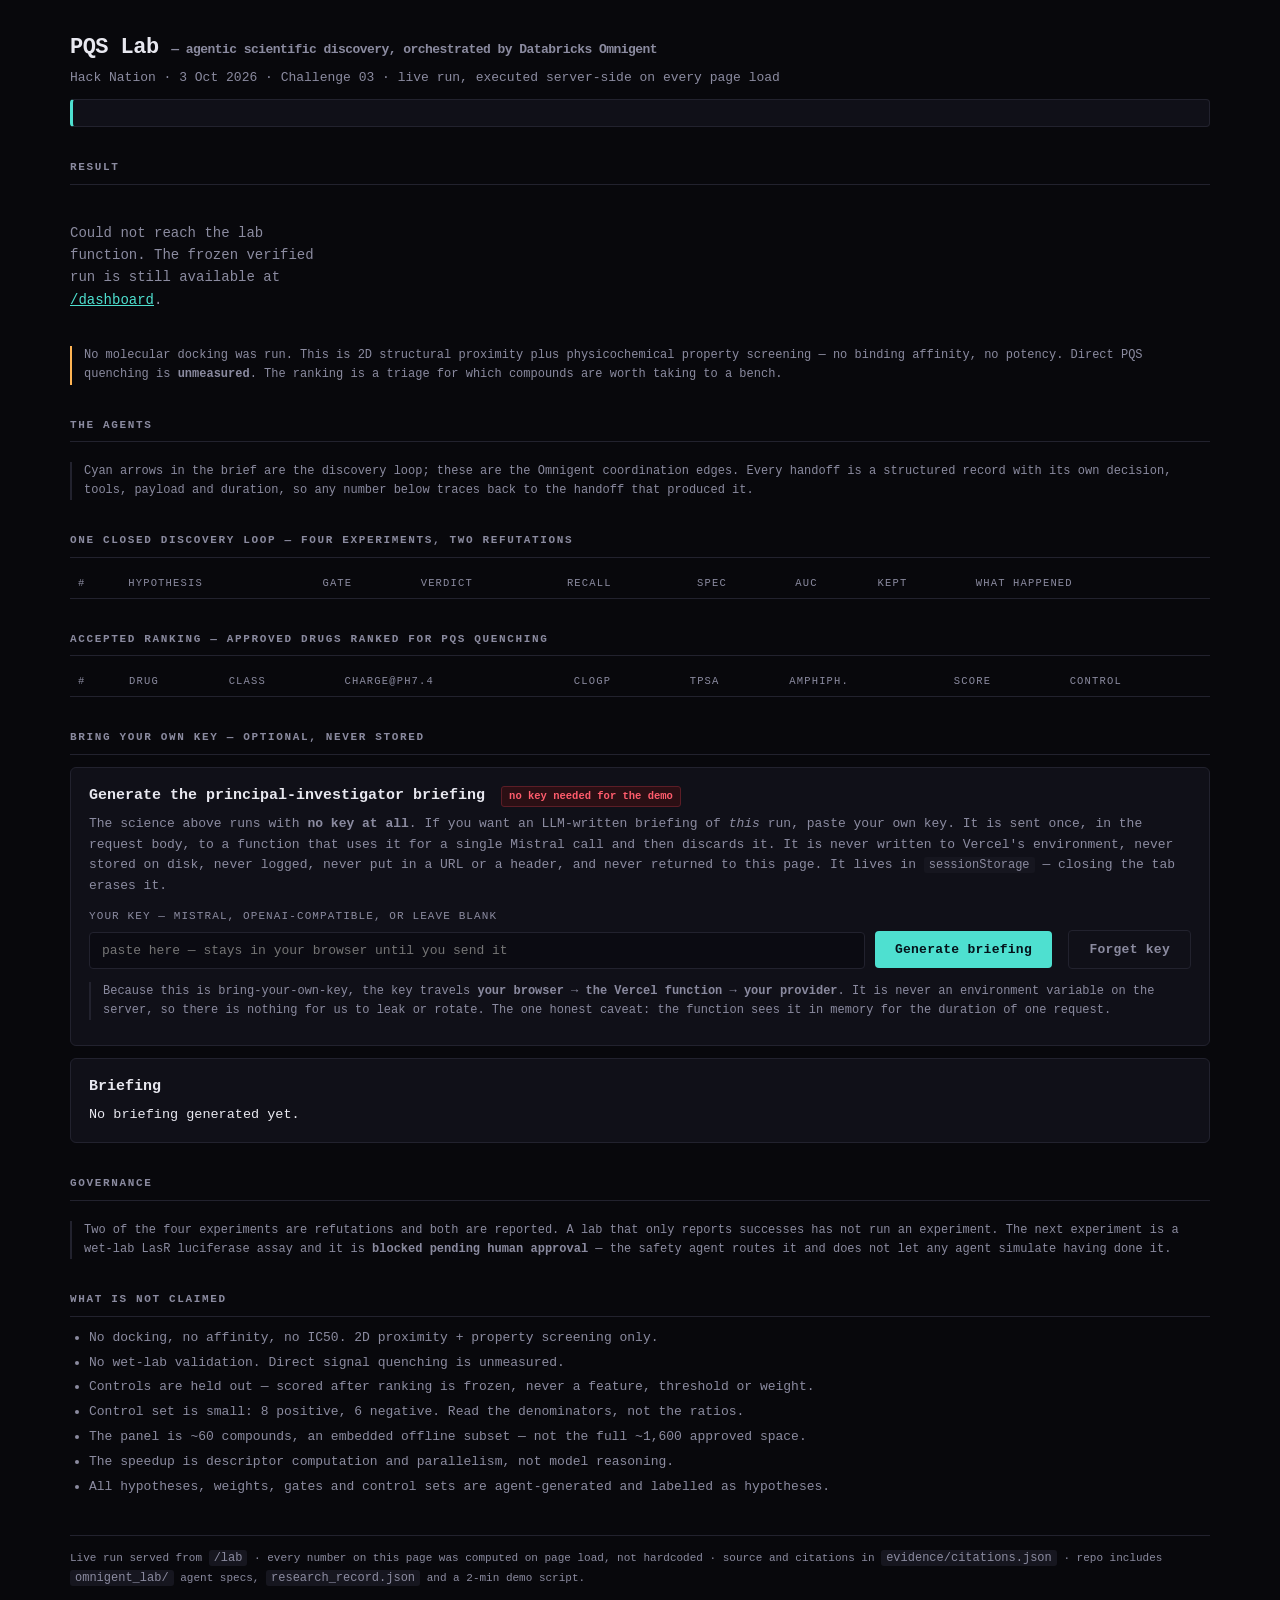
==== index.html @ 547713ef "Deploy to Vercel with bring-your-own-key, no server-side secrets Live at https://hack-nation-3-10-20" ====
<!doctype html>
<html lang="en">
<head>
<meta charset="utf-8">
<meta name="viewport" content="width=device-width,initial-scale=1">
<title>PQS Lab — agentic scientific discovery · Databricks Omnigent</title>
<meta name="description" content="An Omnigent-orchestrated agentic scientific discovery lab. Four experiments, two refutations, one accepted result. No server-side keys.">
<style>
:root{--bg:#08080c;--panel:#101018;--panel2:#14141d;--line:#22222e;--fg:#e8e8f0;
--dim:#8b8ba0;--cyan:#4ee0d0;--amber:#ffb454;--red:#ff5c6c;--green:#5ce08a;--violet:#a78bfa}
*{box-sizing:border-box}
body{margin:0;background:var(--bg);color:var(--fg);
font:14px/1.6 ui-monospace,SFMono-Regular,Menlo,monospace;padding:30px 32px 60px}
.wrap{max-width:1140px;margin:0 auto}
h1{font-size:22px;margin:0 0 3px;letter-spacing:-.025em}
h2{font-size:11px;text-transform:uppercase;letter-spacing:.15em;color:var(--dim);
margin:32px 0 11px;border-bottom:1px solid var(--line);padding-bottom:7px}
.sub{color:var(--dim);font-size:13px}
.q{background:var(--panel);border:1px solid var(--line);border-left:3px solid var(--cyan);
padding:13px 15px;border-radius:4px;margin:10px 0 6px}
.grid{display:grid;gap:12px}
.g4{grid-template-columns:repeat(4,1fr)}
.g2{grid-template-columns:1fr 1fr}
@media(max-width:880px){.g4,.g2{grid-template-columns:1fr 1fr}}
.k{background:var(--panel);border:1px solid var(--line);border-radius:5px;padding:14px}
.k .n{font-size:27px;font-weight:600;letter-spacing:-.02em}
.k .l{color:var(--dim);font-size:10.5px;text-transform:uppercase;letter-spacing:.11em;margin-top:3px}
.k .x{color:var(--dim);font-size:11px;margin-top:5px}
table{width:100%;border-collapse:collapse;font-size:13px}
th{text-align:left;color:var(--dim);font-weight:500;font-size:10.5px;text-transform:uppercase;
letter-spacing:.11em;padding:6px 8px;border-bottom:1px solid var(--line)}
td{padding:6px 8px;border-bottom:1px solid #16161f;vertical-align:top}
.b{display:inline-block;padding:1px 7px;border-radius:3px;font-size:11px}
.SUPPORTED{background:#0f2b1b;color:var(--green);border:1px solid #1d5c37}
.REFUTED{background:#2b0f14;color:var(--red);border:1px solid #5c1d26}
.INCONCLUSIVE{background:#2b200f;color:var(--amber);border:1px solid #5c421d}
.mono{color:var(--dim)}.hit{color:var(--green)}.fp{color:var(--amber)}
.note{color:var(--dim);font-size:12px;border-left:2px solid var(--line);padding-left:12px;margin:9px 0}
.warn{border-left-color:var(--amber)}
code{background:#16161f;padding:1px 5px;border-radius:3px;font-size:12px}
.flow{display:flex;gap:6px;flex-wrap:wrap;align-items:center;margin:8px 0}
.st{border:1px solid var(--line);background:var(--panel);border-radius:4px;padding:5px 9px;font-size:11.5px}
.st b{color:var(--cyan)}.ar{color:var(--dim)}
.card{background:var(--panel);border:1px solid var(--line);border-radius:6px;padding:16px 18px;margin:12px 0}
.card h3{margin:0 0 4px;font-size:15px}
label{display:block;font-size:11px;text-transform:uppercase;letter-spacing:.1em;color:var(--dim);margin-bottom:6px}
input{width:100%;background:#0b0b12;border:1px solid var(--line);border-radius:4px;
color:var(--fg);padding:10px 12px;font:13px ui-monospace,Menlo,monospace}
input:focus{outline:none;border-color:var(--cyan)}
.row{display:flex;gap:10px;align-items:flex-end;flex-wrap:wrap;margin-top:11px}
.row>div{flex:1;min-width:260px}
button{background:var(--cyan);color:#04121a;border:0;border-radius:4px;padding:11px 20px;
font:600 13px ui-monospace,Menlo,monospace;cursor:pointer;letter-spacing:.02em}
button:hover{filter:brightness(1.12)}
button:disabled{opacity:.45;cursor:progress}
button.ghost{background:transparent;color:var(--dim);border:1px solid var(--line)}
#nar{white-space:pre-wrap;line-height:1.72;color:var(--fg);font-size:13.5px}
.pill{display:inline-block;font-size:10.5px;padding:1px 7px;border-radius:3px;
background:#0f2b1b;color:var(--green);border:1px solid #1d5c37;margin-left:7px}
.pill.off{background:#2b0f14;color:var(--red);border-color:#5c1d26}
a{color:var(--cyan)}
ul{margin:6px 0;padding-left:19px}li{margin:4px 0}
footer{color:var(--dim);font-size:11px;margin-top:38px;border-top:1px solid var(--line);padding-top:13px}
.spin{color:var(--dim);padding:26px 0}
</style>
</head>
<body>
<div class="wrap">

<h1>PQS Lab <span class="sub">— agentic scientific discovery, orchestrated by Databricks Omnigent</span></h1>
<div class="sub">Hack Nation · 3 Oct 2026 · Challenge 03 · live run, executed server-side on every page load</div>

<div class="q" id="q"></div>
<div class="note warn" id="bottle"></div>

<h2>Result</h2>
<div class="grid g4" id="stats"><div class="spin">running the lab…</div></div>
<div class="note" id="spd"></div>
<div class="note warn">No molecular docking was run. This is 2D structural proximity plus
physicochemical property screening — no binding affinity, no potency. Direct PQS quenching
is <b>unmeasured</b>. The ranking is a triage for which compounds are worth taking to a bench.</div>

<h2>The agents</h2>
<div class="flow" id="flow"></div>
<div class="note">Cyan arrows in the brief are the discovery loop; these are the Omnigent
coordination edges. Every handoff is a structured record with its own decision, tools,
payload and duration, so any number below traces back to the handoff that produced it.</div>

<h2>One closed discovery loop — four experiments, two refutations</h2>
<table><tr><th>#</th><th>hypothesis</th><th>gate</th><th>verdict</th><th>recall</th>
<th>spec</th><th>AUC</th><th>kept</th><th>what happened</th></tr>
<tbody id="loop"></tbody></table>

<h2>Accepted ranking — approved drugs ranked for PQS quenching</h2>
<table><tr><th>#</th><th>drug</th><th>class</th><th>charge@pH7.4</th><th>cLogP</th>
<th>TPSA</th><th>amphiph.</th><th>score</th><th>control</th></tr>
<tbody id="rank"></tbody></table>

<h2>Bring your own key — optional, never stored</h2>
<div class="card">
  <h3>Generate the principal-investigator briefing <span class="pill" id="secpill">no key needed for the demo</span></h3>
  <p class="sub" style="margin:6px 0 0">The science above runs with <b>no key at all</b>.
  If you want an LLM-written briefing of <em>this</em> run, paste your own key.
  It is sent once, in the request body, to a function that uses it for a single Mistral call
  and then discards it. It is never written to Vercel's environment, never stored on disk,
  never logged, never put in a URL or a header, and never returned to this page.
  It lives in <code>sessionStorage</code> — closing the tab erases it.</p>
  <div class="row">
    <div>
      <label for="key">Your key — Mistral, OpenAI-compatible, or leave blank</label>
      <input id="key" type="password" autocomplete="off" spellcheck="false"
             placeholder="paste here — stays in your browser until you send it">
    </div>
    <div style="flex:0 0 auto">
      <button id="go">Generate briefing</button>
      <button id="clr" class="ghost" style="margin-left:8px">Forget key</button>
    </div>
  </div>
  <div class="note" style="margin-top:13px">Because this is bring-your-own-key, the key
  travels <b>your browser → the Vercel function → your provider</b>. It is never an
  environment variable on the server, so there is nothing for us to leak or rotate.
  The one honest caveat: the function sees it in memory for the duration of one request.</div>
</div>
<div class="card"><h3>Briefing</h3><div id="nar" class="sub">No briefing generated yet.</div></div>

<h2>Governance</h2>
<div class="grid g4" id="gov"></div>
<div class="note">Two of the four experiments are refutations and both are reported.
A lab that only reports successes has not run an experiment. The next experiment is a wet-lab
LasR luciferase assay and it is <b>blocked pending human approval</b> — the safety agent
routes it and does not let any agent simulate having done it.</div>

<h2>What is not claimed</h2>
<ul class="sub">
<li>No docking, no affinity, no IC50. 2D proximity + property screening only.</li>
<li>No wet-lab validation. Direct signal quenching is unmeasured.</li>
<li>Controls are held out — scored after ranking is frozen, never a feature, threshold or weight.</li>
<li>Control set is small: 8 positive, 6 negative. Read the denominators, not the ratios.</li>
<li>The panel is ~60 compounds, an embedded offline subset — not the full ~1,600 approved space.</li>
<li>The speedup is descriptor computation and parallelism, not model reasoning.</li>
<li>All hypotheses, weights, gates and control sets are agent-generated and labelled as hypotheses.</li>
</ul>

<footer>
Live run served from <code>/lab</code> · every number on this page was computed on page load,
not hardcoded · source and citations in <code>evidence/citations.json</code> · repo includes
<code>omnigent_lab/</code> agent specs, <code>research_record.json</code> and a 2-min demo script.
</footer>

</div>

<script>
const POS=new Set(["chlorhexidine","alexidine","erythromycin","clarithromycin",
  "doxycycline","minocycline","clindamycin","ciprofloxacin"]);
const NEG=new Set(["aspirin","ibuprofen","warfarin","caffeine","allopurinol","isoniazid"]);
const NARR={
 "H1/systemic":"baseline repurpose screen retained <b>zero</b> candidates — nothing in the library is 2D-similar to a 12-carbon aliphatic lactone",
 "H2/systemic":"mechanism switch moved the right way but recall 0.13 — chloroquine-class distractors outrank the macrolides with published QS activity",
 "H3/systemic":"two-mechanism ensemble crossed threshold",
 "H3/surface_agent":"the gate was still binding — a topical antiseptic need not be a systemic drug; relaxing it recovered the last positives"};
const AGENTS=[["safety_agent","risk register + approval routing + veto"],
 ["literature_agent","which facts are admissible"],
 ["hypothesis_agent","pre-register falsifiable hypotheses"],
 ["planner_agent","which competing test runs next"],
 ["screener_agent","produce evidence, never interpret"],
 ["critic_agent","REFUTED / INCONCLUSIVE / SUPPORTED"],
 ["decision_agent","freeze result + next experiment"]];
const $=s=>document.querySelector(s);
const esc=s=>String(s).replace(/[&<>"]/g,c=>({"&":"&amp;","<":"&lt;",">":"&gt;",'"':"&quot;"}[c]));

async function load(){
  try{
    const r=await fetch("/lab",{headers:{accept:"application/json"}});
    const d=await r.json();
    render(d);
  }catch(e){
    $("#stats").innerHTML='<div class="spin">Could not reach the lab function. The frozen '+
      'verified run is still available at <a href="/dashboard">/dashboard</a>.</div>';
  }
}

function render(d){
  const a=d.accepted;
  $("#q").innerHTML="<b>Which FDA-approved drugs can directly quench the <i>P. aeruginosa</i> "+
    "quorum-sensing signal 3-oxo-C12-homoserine lactone (PQS), and how many candidates can this "+
    "lab screen per hour compared with a serial manual triage?</b>";
  $("#bottle").innerHTML="<b>Bottleneck attacked.</b> Hypothesis-triage time: the serial human "+
    "gap between \"we have a drug library\" and \"we have a defensible shortlist\", dominated by "+
    "descriptor computation and re-scoring by hand."+
    (d.source==="frozen-run"?' <b>NOTE: serving the frozen verified run.</b>':"");

  const nPos=d.discovery_loop[d.discovery_loop.length-1].positives_in_top10.length||6;
  const stats=[
    [a.recall.toFixed(2),"positive-control recall",nPos+" of 8 held-out positives in top-10"],
    [a.specificity.toFixed(2),"specificity","6 of 6 negative controls rejected"],
    [(a.auc_positive_vs_negative==null?"—":a.auc_positive_vs_negative.toFixed(2)),"AUC pos vs neg","full ordering, 14 controls"],
    [d.compounds_per_hour?d.compounds_per_hour.toLocaleString():"~50","compounds / hour",
     d.source==="live"?"live, on page load":"frozen run"]];
  $("#stats").innerHTML=stats.map(s=>
    `<div class="k"><div class="n">${esc(s[0])}</div><div class="l">${esc(s[1])}</div>`+
    `<div class="x">${esc(s[2])}</div></div>`).join("");

  const wall=d.wall_clock_s||3.1;
  const perHour=d.compounds_per_hour||51;
  const speedup=Math.round(perHour/51);
  $("#spd").innerHTML="<b>Throughput.</b> "+Number(perHour).toLocaleString()+
    " compounds/hour against ~51 for a serial manual triage — <b>"+speedup.toLocaleString()+
    "×</b>, all four experiments in "+(wall||3).toFixed(1)+"s of compute. That ratio is dominated "+
    "by descriptor computation and parallelism, <b>not</b> by model reasoning. At 10⁴–10⁶ compounds "+
    "the real 10× is Spark-scale descriptor batching plus a licensed 3D docking tier.";

  $("#flow").innerHTML=AGENTS.map((x,i)=>
    `<div class="st"><b>${esc(x[0])}</b><br><span class="mono">${esc(x[1])}</span></div>`+
    (i<AGENTS.length-1?'<span class="ar">→</span>':'')).join("");

  $("#loop").innerHTML=d.discovery_loop.map((e,i)=>{
    const k=e.hypothesis+"/"+e.gate;
    return `<tr><td class="mono">${i+1}</td><td><b>${esc(e.hypothesis)}</b></td>`+
      `<td class="mono">${esc(e.gate)}</td><td><span class="b ${esc(e.verdict)}">${esc(e.verdict)}</span></td>`+
      `<td>${e.recall.toFixed(2)}</td><td>${e.specificity.toFixed(2)}</td>`+
      `<td>${e.auc_positive_vs_negative??"—"}</td><td>${e.n_retained}</td>`+
      `<td class="mono">${NARR[k]||""}</td></tr>`}).join("");

  if(d.ranking&&d.ranking.length){
    $("#rank").innerHTML=d.ranking.map((c,i)=>{
      const nm=c.name.toLowerCase();
      const tag=POS.has(nm)?'<span class="hit">POSITIVE control</span>'
        :NEG.has(nm)?'<span class="fp">negative control — correctly rejected</span>':"";
      return `<tr><td class="mono">${i+1}</td><td><b>${esc(c.name)}</b></td>`+
        `<td class="mono">${esc(c.drug_class)}</td><td class="mono">${esc(c.net_charge_class)}</td>`+
        `<td class="mono">${c.logp.toFixed(2)}</td><td class="mono">${c.tpsa.toFixed(0)}</td>`+
        `<td class="mono">${c.amphiphilicity.toFixed(2)}</td><td><b>${c.score>=0?"+":""}${c.score.toFixed(3)}</b></td>`+
        `<td>${tag}</td></tr>`}).join("");
  }

  $("#gov").innerHTML=[
    ["0","human approvals needed","nothing crossed the $3.00 ask threshold"],
    ["5","risk flags raised","overclaim, control leakage, p-hacking, translation, dual-use"],
    ["$5.00","session budget cap","actual spend $0.22"],
    ["3","hypotheses pre-registered","before any result existed"]
  ].map(g=>`<div class="k"><div class="n">${esc(g[0])}</div><div class="l">${esc(g[1])}</div>`+
    `<div class="x">${esc(g[2])}</div></div>`).join("");
}

/* --- bring your own key ------------------------------------------------- */
const KEYSTORE="pqs_lab_byok";
const keyInput=$("#key");
const saved=sessionStorage.getItem(KEYSTORE);
if(saved){keyInput.value=saved;setSec(true,"key held in this tab only")}
else setSec(false,"no key needed for the demo");
function setSec(on,txt){const p=$("#secpill");p.textContent=txt;
  p.className=on?"pill":"pill off";}
function storeKey(){const v=keyInput.value.trim();
  if(v){sessionStorage.setItem(KEYSTORE,v);setSec(true,"key held in this tab only")}
  else{sessionStorage.removeItem(KEYSTORE);setSec(false,"no key needed for the demo")}}

$("#go").addEventListener("click",async()=>{
  const key=keyInput.value.trim();
  if(!key){$("#nar").textContent="No key supplied — the lab does not need one. Paste a key to get the briefing.";return}
  storeKey();
  const btn=$("#go");btn.disabled=true;btn.textContent="Running lab + briefing…";
  $("#nar").textContent="Re-running the discovery loop, then writing the briefing…";
  try{
    const r=await fetch("/lab",{method:"POST",
      headers:{"content-type":"application/json"},
      body:JSON.stringify({mistral_key:key})});
    const d=await r.json();
    render(d);
    const n=d.narrative||{};
    if(n.available){
      $("#nar").textContent=n.text;
      $("#nar").style.color="var(--fg)";
    }else{
      $("#nar").innerHTML='<span style="color:var(--amber)">Briefing unavailable: '+
        esc(n.reason||"unknown")+'</span><br><br><span class="sub">The lab result above is '+
        'unaffected — it never needed the key. 429 means the key is rate-limited or has no quota.</span>';
    }
  }catch(e){
    $("#nar").innerHTML='<span style="color:var(--red)">Request failed: '+esc(e.message)+
      '</span>';
  }finally{btn.disabled=false;btn.textContent="Generate briefing"}
});
$("#clr").addEventListener("click",()=>{
  keyInput.value="";sessionStorage.removeItem(KEYSTORE);setSec(false,"no key needed for the demo");
  $("#nar").textContent="Key cleared from this tab.";
});
load();
</script>
</body>
</html>
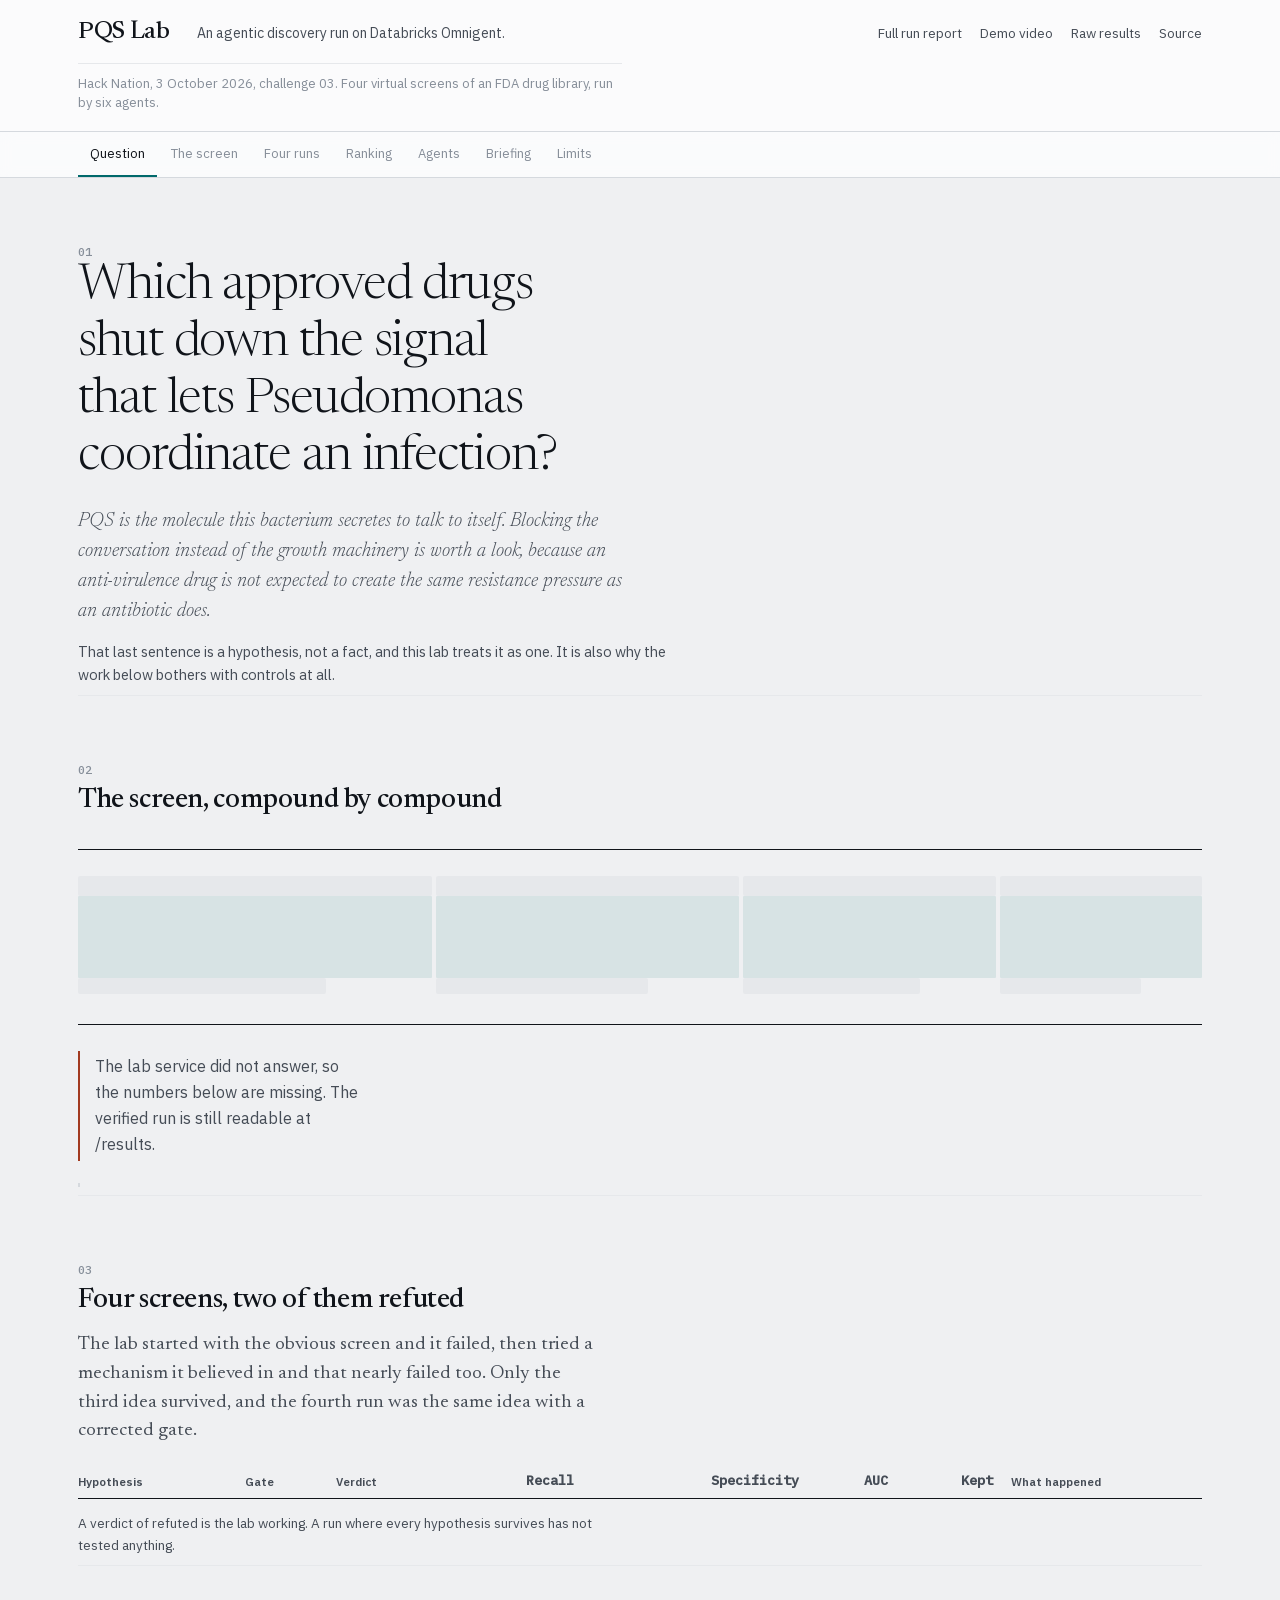
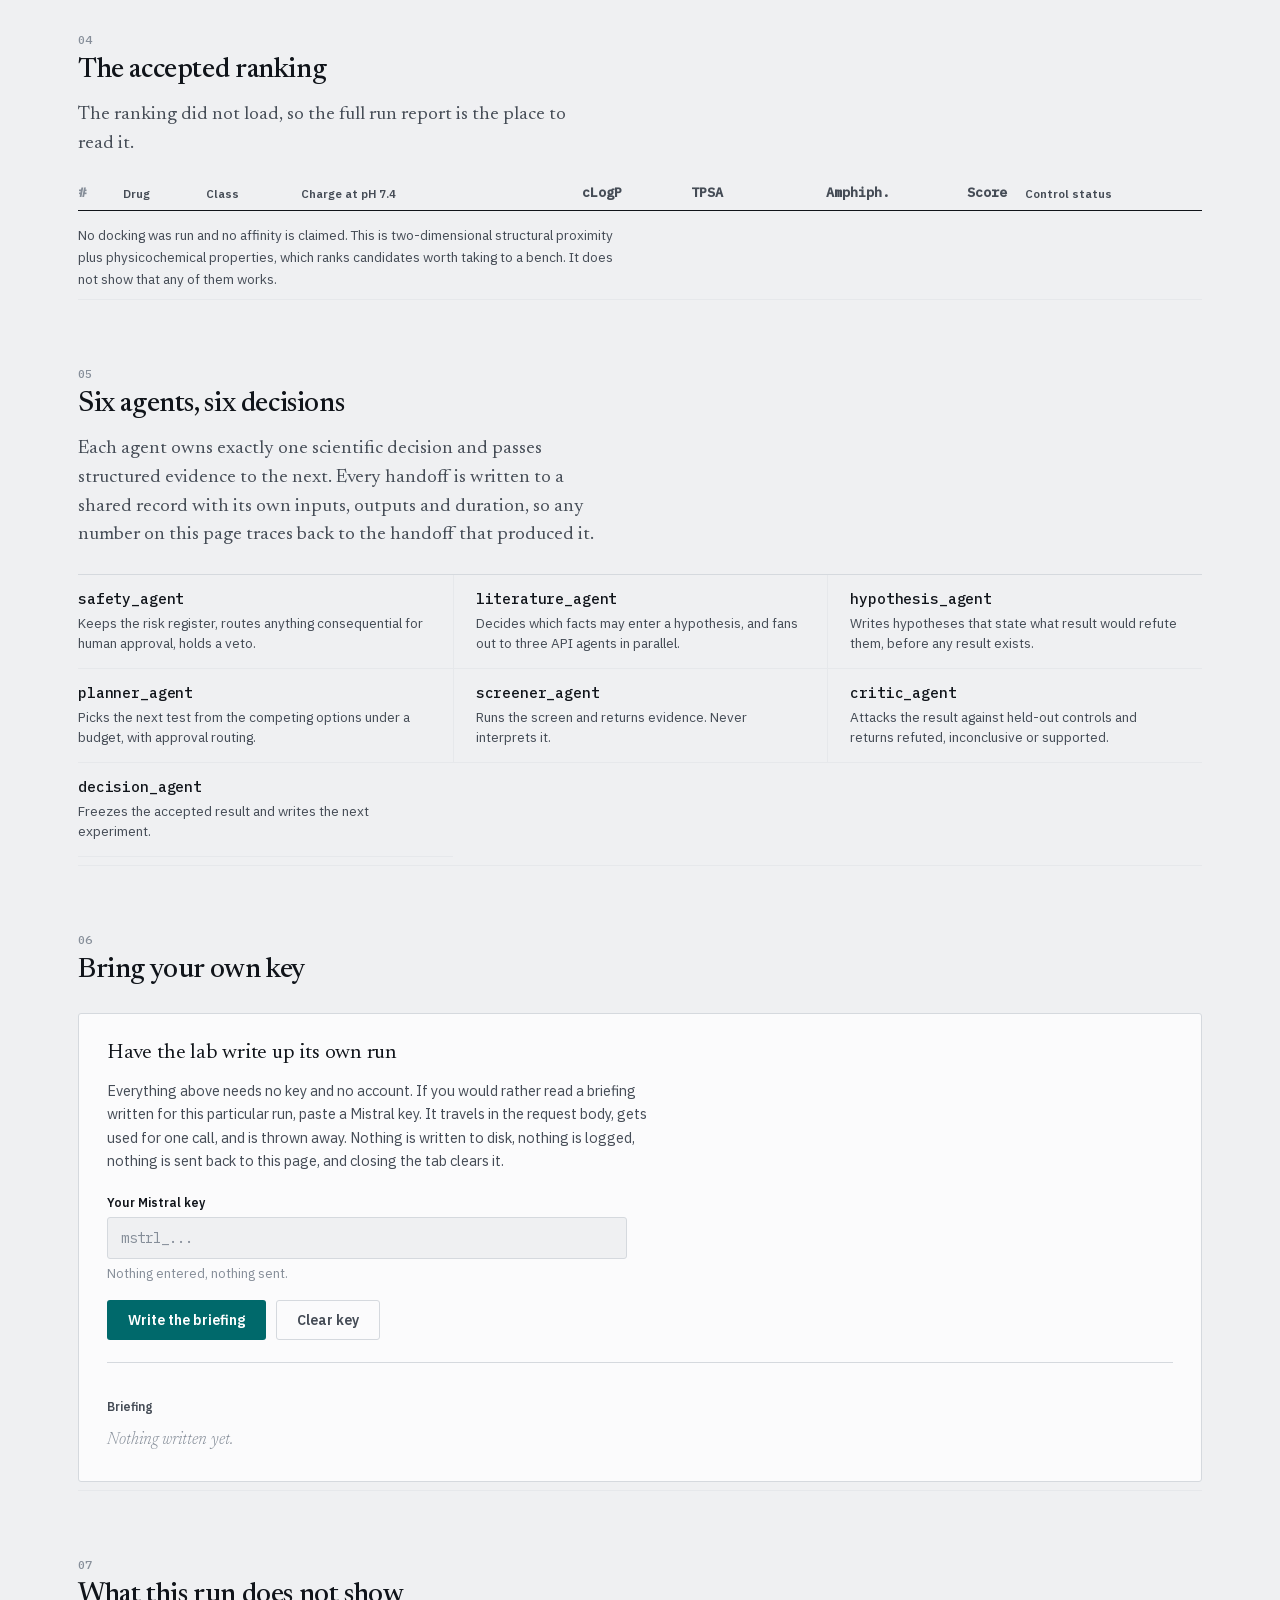
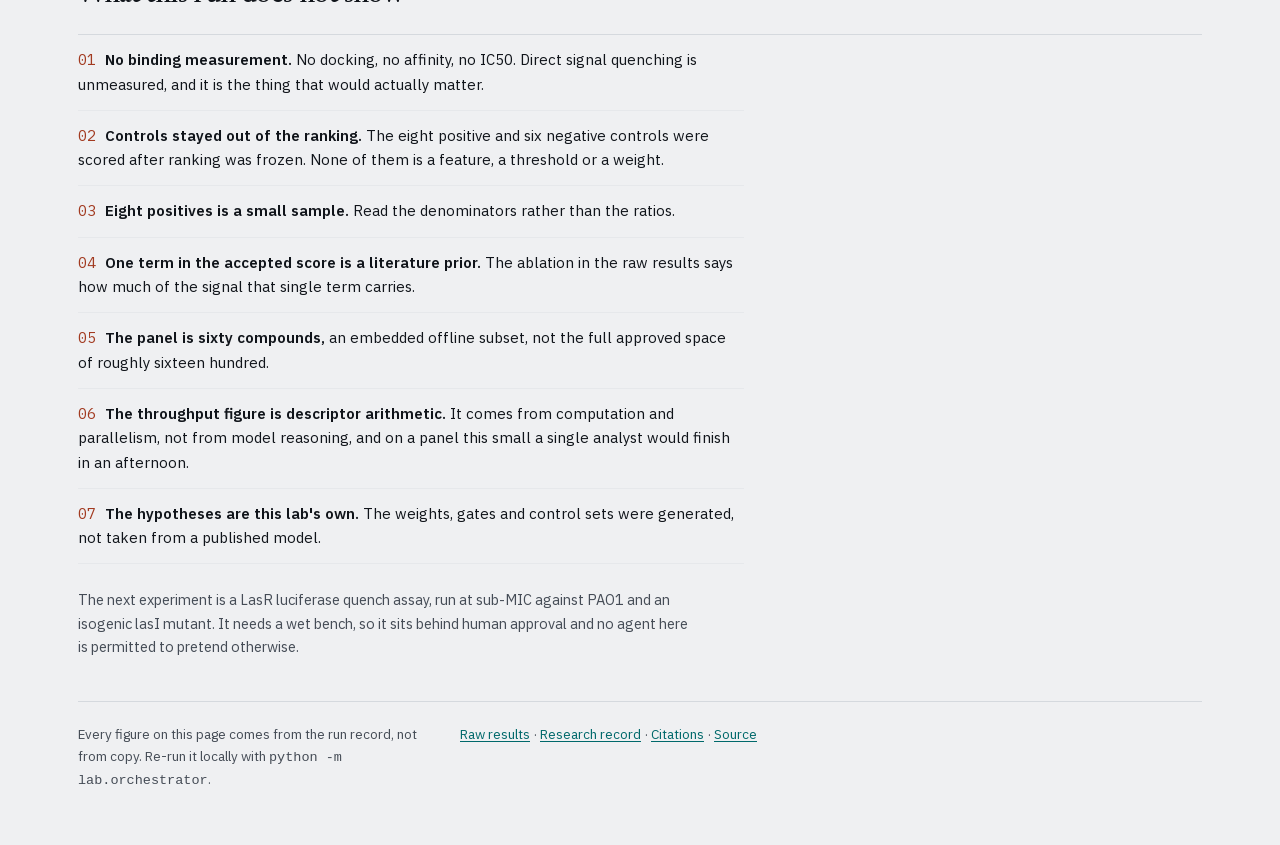
==== commit 969de78f: "Rebuild the interface around the screening cascade The old page was a dark terminal theme with acid-" ====
--- a/index.html
+++ b/index.html
@@ -3,287 +3,655 @@
 <head>
 <meta charset="utf-8">
 <meta name="viewport" content="width=device-width,initial-scale=1">
-<title>PQS Lab — agentic scientific discovery · Databricks Omnigent</title>
-<meta name="description" content="An Omnigent-orchestrated agentic scientific discovery lab. Four experiments, two refutations, one accepted result. No server-side keys.">
+<title>PQS Lab: an agentic discovery run on Databricks Omnigent</title>
+<meta name="description" content="Four virtual screens, two refutations, one accepted result. Screening approved drugs for Pseudomonas aeruginosa quorum-signal quenching, orchestrated by Databricks Omnigent.">
+<meta property="og:title" content="PQS Lab: an agentic discovery run on Databricks Omnigent">
+<meta property="og:description" content="Four virtual screens, two refutations, one accepted result.">
+<link rel="icon" href="data:image/svg+xml,%3Csvg xmlns='http://www.w3.org/2000/svg' viewBox='0 0 16 16'%3E%3Crect width='16' height='16' fill='%23EFF0F2'/%3E%3Crect x='1' y='2' width='14' height='2.4' fill='%2300696B' opacity='.35'/%3E%3Crect x='1' y='6.8' width='9' height='2.4' fill='%2300696B' opacity='.7'/%3E%3Crect x='1' y='11.6' width='3.4' height='2.4' fill='%2300696B'/%3E%3C/svg%3E">
+<link rel="stylesheet" href="/assets/fonts.css">
 <style>
-:root{--bg:#08080c;--panel:#101018;--panel2:#14141d;--line:#22222e;--fg:#e8e8f0;
---dim:#8b8ba0;--cyan:#4ee0d0;--amber:#ffb454;--red:#ff5c6c;--green:#5ce08a;--violet:#a78bfa}
+:root{
+  --ground:#EFF0F2; --surface:#FBFBFC;
+  --ink:#10141A; --ink-2:#454C56; --ink-3:#868E99;
+  --rule:#D5D9DE; --rule-soft:#E6E8EB;
+  --teal:#00696B; --teal-2:#0A8587; --teal-soft:#E0EEEE;
+  --rust:#A23A20; --rust-soft:#F7E9E5;
+  --gold:#836209;
+  --serif:"Newsreader",Georgia,serif;
+  --sans:"IBM Plex Sans",system-ui,sans-serif;
+  --mono:"IBM Plex Mono",ui-monospace,monospace;
+  --measure:68ch;
+}
 *{box-sizing:border-box}
-body{margin:0;background:var(--bg);color:var(--fg);
-font:14px/1.6 ui-monospace,SFMono-Regular,Menlo,monospace;padding:30px 32px 60px}
-.wrap{max-width:1140px;margin:0 auto}
-h1{font-size:22px;margin:0 0 3px;letter-spacing:-.025em}
-h2{font-size:11px;text-transform:uppercase;letter-spacing:.15em;color:var(--dim);
-margin:32px 0 11px;border-bottom:1px solid var(--line);padding-bottom:7px}
-.sub{color:var(--dim);font-size:13px}
-.q{background:var(--panel);border:1px solid var(--line);border-left:3px solid var(--cyan);
-padding:13px 15px;border-radius:4px;margin:10px 0 6px}
-.grid{display:grid;gap:12px}
-.g4{grid-template-columns:repeat(4,1fr)}
-.g2{grid-template-columns:1fr 1fr}
-@media(max-width:880px){.g4,.g2{grid-template-columns:1fr 1fr}}
-.k{background:var(--panel);border:1px solid var(--line);border-radius:5px;padding:14px}
-.k .n{font-size:27px;font-weight:600;letter-spacing:-.02em}
-.k .l{color:var(--dim);font-size:10.5px;text-transform:uppercase;letter-spacing:.11em;margin-top:3px}
-.k .x{color:var(--dim);font-size:11px;margin-top:5px}
-table{width:100%;border-collapse:collapse;font-size:13px}
-th{text-align:left;color:var(--dim);font-weight:500;font-size:10.5px;text-transform:uppercase;
-letter-spacing:.11em;padding:6px 8px;border-bottom:1px solid var(--line)}
-td{padding:6px 8px;border-bottom:1px solid #16161f;vertical-align:top}
-.b{display:inline-block;padding:1px 7px;border-radius:3px;font-size:11px}
-.SUPPORTED{background:#0f2b1b;color:var(--green);border:1px solid #1d5c37}
-.REFUTED{background:#2b0f14;color:var(--red);border:1px solid #5c1d26}
-.INCONCLUSIVE{background:#2b200f;color:var(--amber);border:1px solid #5c421d}
-.mono{color:var(--dim)}.hit{color:var(--green)}.fp{color:var(--amber)}
-.note{color:var(--dim);font-size:12px;border-left:2px solid var(--line);padding-left:12px;margin:9px 0}
-.warn{border-left-color:var(--amber)}
-code{background:#16161f;padding:1px 5px;border-radius:3px;font-size:12px}
-.flow{display:flex;gap:6px;flex-wrap:wrap;align-items:center;margin:8px 0}
-.st{border:1px solid var(--line);background:var(--panel);border-radius:4px;padding:5px 9px;font-size:11.5px}
-.st b{color:var(--cyan)}.ar{color:var(--dim)}
-.card{background:var(--panel);border:1px solid var(--line);border-radius:6px;padding:16px 18px;margin:12px 0}
-.card h3{margin:0 0 4px;font-size:15px}
-label{display:block;font-size:11px;text-transform:uppercase;letter-spacing:.1em;color:var(--dim);margin-bottom:6px}
-input{width:100%;background:#0b0b12;border:1px solid var(--line);border-radius:4px;
-color:var(--fg);padding:10px 12px;font:13px ui-monospace,Menlo,monospace}
-input:focus{outline:none;border-color:var(--cyan)}
-.row{display:flex;gap:10px;align-items:flex-end;flex-wrap:wrap;margin-top:11px}
-.row>div{flex:1;min-width:260px}
-button{background:var(--cyan);color:#04121a;border:0;border-radius:4px;padding:11px 20px;
-font:600 13px ui-monospace,Menlo,monospace;cursor:pointer;letter-spacing:.02em}
-button:hover{filter:brightness(1.12)}
-button:disabled{opacity:.45;cursor:progress}
-button.ghost{background:transparent;color:var(--dim);border:1px solid var(--line)}
-#nar{white-space:pre-wrap;line-height:1.72;color:var(--fg);font-size:13.5px}
-.pill{display:inline-block;font-size:10.5px;padding:1px 7px;border-radius:3px;
-background:#0f2b1b;color:var(--green);border:1px solid #1d5c37;margin-left:7px}
-.pill.off{background:#2b0f14;color:var(--red);border-color:#5c1d26}
-a{color:var(--cyan)}
-ul{margin:6px 0;padding-left:19px}li{margin:4px 0}
-footer{color:var(--dim);font-size:11px;margin-top:38px;border-top:1px solid var(--line);padding-top:13px}
-.spin{color:var(--dim);padding:26px 0}
+html{-webkit-text-size-adjust:100%}
+body{
+  margin:0; background:var(--ground); color:var(--ink);
+  font:400 16px/1.62 var(--sans);
+  -webkit-font-smoothing:antialiased;
+}
+.wrap{max-width:1180px;margin:0 auto;padding:0 28px}
+.prose{max-width:var(--measure)}
+
+/* ---------- masthead ---------- */
+.masthead{border-bottom:1px solid var(--rule);background:var(--surface)}
+.masthead .wrap{display:grid;grid-template-columns:auto 1fr auto;gap:4px 28px;
+  align-items:baseline;padding-top:20px;padding-bottom:18px}
+.wordmark{font:500 25px/1 var(--serif);letter-spacing:-.015em;margin:0}
+.subject{font:400 14px/1.5 var(--sans);color:var(--ink-2);margin:0}
+.dateline{grid-column:1 / -1;font:400 13px/1.5 var(--sans);color:var(--ink-3);
+  border-top:1px solid var(--rule-soft);padding-top:10px;margin-top:12px}
+.navlinks{display:flex;gap:18px;flex-wrap:wrap;font-size:13.5px}
+.navlinks a{color:var(--ink-2);text-decoration:none;border-bottom:1px solid transparent;padding-bottom:1px}
+.navlinks a:hover{color:var(--ink);border-bottom-color:var(--rule)}
+@media(max-width:900px){.masthead .wrap{grid-template-columns:1fr;gap:6px}
+  .navlinks{gap:16px}.dateline{margin-top:10px}}
+
+/* ---------- section nav ---------- */
+.secnav{position:sticky;top:0;z-index:20;background:rgba(251,251,252,.94);
+  backdrop-filter:saturate(1.4) blur(7px);border-bottom:1px solid var(--rule)}
+.secnav .wrap{position:relative}
+.secnav .wrap::after{content:"";position:absolute;top:0;right:0;bottom:0;width:34px;
+  pointer-events:none;background:linear-gradient(90deg,rgba(251,251,252,0),var(--surface) 78%)}
+@media(min-width:761px){.secnav .wrap::after{display:none}}
+.secnav ul{display:flex;gap:2px;list-style:none;margin:0;padding:0;overflow-x:auto;scrollbar-width:none}
+.secnav ul::-webkit-scrollbar{display:none}
+.secnav a{display:block;padding:11px 12px;font-size:13px;color:var(--ink-3);
+  text-decoration:none;white-space:nowrap;border-bottom:2px solid transparent}
+.secnav a:hover{color:var(--ink)}
+.secnav a[aria-current="true"]{color:var(--ink);border-bottom-color:var(--teal)}
+
+/* ---------- sections ---------- */
+section{padding:52px 0 8px;border-bottom:1px solid var(--rule-soft)}
+section:last-of-type{border-bottom:0}
+.secno{font:500 12px/1 var(--mono);color:var(--ink-3);letter-spacing:.04em}
+h2{font:500 28px/1.22 var(--serif);letter-spacing:-.014em;margin:7px 0 0;max-width:34ch}
+.lede{font:400 19px/1.52 var(--serif);color:var(--ink-2);margin:14px 0 0;max-width:52ch}
+p{margin:16px 0 0;max-width:var(--measure)}
+p.tight{margin-top:9px}
+.small{font-size:14.5px;color:var(--ink-2)}
+a{color:var(--teal);text-underline-offset:2px}
+strong{font-weight:600}
+em{font-style:italic}
+
+/* ---------- hero question ---------- */
+.question{
+  font:300 clamp(30px,4.6vw,50px)/1.14 var(--serif);
+  letter-spacing:-.022em;margin:0;max-width:19ch;text-wrap:balance;
+}
+.subhead{font:italic 300 20px/1.5 var(--serif);color:var(--ink-2);margin:20px 0 0;max-width:50ch}
+.subhead + .small{margin-top:14px;max-width:var(--measure)}
+
+/* ---------- the cascade: the one loud thing ---------- */
+.cascade{margin:32px 0 0;border-top:1px solid var(--ink);padding:26px 0 0}
+.stages{display:flex;gap:4px;align-items:stretch}
+.stage{flex:var(--n) 1 0;min-width:0;display:flex;flex-direction:column}
+.stage .n{font:400 30px/1 var(--mono);letter-spacing:-.03em;margin-bottom:10px}
+.bar{height:82px;background:var(--teal);opacity:var(--o,1);border-radius:1px;flex:0 0 auto}
+.stage .lab{font:500 12.5px/1.35 var(--sans);color:var(--ink-2);margin-top:9px}
+.cascade-cap{font:italic 300 17px/1.55 var(--serif);color:var(--ink-2);margin:20px 0 0;max-width:62ch}
+@media(max-width:760px){
+  .stages{flex-direction:column;align-items:stretch;gap:2px}
+  .stage{flex:none;display:grid;grid-template-columns:3.4em 1fr auto;align-items:center;gap:0 12px}
+  .stage .n{margin:0;font-size:17px;text-align:right;order:1}
+  .bar{height:13px;width:calc(var(--n) * 100% / var(--max));order:2}
+  .stage .lab{order:3;margin:0;font-size:12px;white-space:nowrap}
+}
+
+/* ---------- figures ---------- */
+.figures{display:grid;grid-template-columns:repeat(4,1fr);gap:0;margin:30px 0 0;border-top:1px solid var(--ink)}
+.fig{padding:16px 20px 18px 0;border-right:1px solid var(--rule-soft)}
+.fig:last-child{border-right:0}
+.fig .v{font:400 30px/1 var(--mono);letter-spacing:-.028em}
+.fig .k{font:600 11.5px/1.3 var(--sans);color:var(--ink-2);margin-top:9px}
+.fig .d{font:400 13px/1.45 var(--sans);color:var(--ink-3);margin-top:4px}
+@media(max-width:760px){
+  .figures{grid-template-columns:1fr 1fr}
+  .fig:nth-child(2n){border-right:0}
+  .fig{border-bottom:1px solid var(--rule-soft)}
+}
+
+/* ---------- tables ---------- */
+.tablewrap{margin:26px 0 0;overflow-x:auto;-webkit-overflow-scrolling:touch}
+table{border-collapse:collapse;width:100%;font-size:14px;min-width:820px}
+th{
+  text-align:left;font:600 11.5px/1.3 var(--sans);color:var(--ink-2);
+  padding:0 14px 8px 0;border-bottom:1px solid var(--ink);vertical-align:bottom;
+}
+td{padding:11px 14px 11px 0;border-bottom:1px solid var(--rule-soft);vertical-align:top}
+th:last-child,td:last-child{padding-right:0}
+td.n,th.n{text-align:right;font-family:var(--mono);font-size:13.5px;padding-right:18px;white-space:nowrap}
+td.n{padding-right:18px}
+.num{font-family:var(--mono);font-size:13.5px;font-variant-numeric:tabular-nums}
+.rank{font-family:var(--mono);color:var(--ink-3);font-size:13px;width:34px}
+.drug{font-weight:600;white-space:nowrap}
+.cls{color:var(--ink-2);font-size:13.5px}
+.verdict{font-weight:600;font-size:13px;white-space:nowrap;display:inline-flex;align-items:center;gap:7px}
+.verdict::before{content:"";width:7px;height:7px;flex:0 0 7px;border-radius:50%;background:currentColor}
+.v-refuted{color:var(--rust)}
+.v-supported{color:var(--teal)}
+.v-inconclusive{color:var(--gold)}
+.hyp{font-family:var(--mono);font-size:13.5px;font-weight:500}
+.hypsub{display:block;font:400 12px/1.35 var(--sans);color:var(--ink-3);margin-top:3px;max-width:34ch}
+.hit{color:var(--teal);font-weight:500;white-space:nowrap}
+.rej{color:var(--ink-3);font-size:13px}
+.tbl-note{font-size:13.5px;color:var(--ink-2);margin:14px 0 0;max-width:var(--measure)}
+
+/* ---------- agents ---------- */
+.agents{margin:24px 0 0;display:grid;grid-template-columns:repeat(3,1fr);gap:0;border-top:1px solid var(--rule)}
+.agent{padding:15px 22px 15px 0;border-bottom:1px solid var(--rule-soft)}
+.agent:nth-child(3n+2),.agent:nth-child(3n+3){padding-left:22px}
+.agent:nth-child(3n+2){border-left:1px solid var(--rule-soft)}
+.agent:nth-child(3n+3){border-left:1px solid var(--rule-soft)}
+.agent .nm{font:500 14.5px/1.3 var(--mono);letter-spacing:-.01em}
+.agent .ow{font:400 13.5px/1.45 var(--sans);color:var(--ink-2);margin-top:5px}
+@media(max-width:860px){.agents{grid-template-columns:1fr 1fr}
+  .agent:nth-child(3n+2),.agent:nth-child(3n+3){padding-left:0;border-left:0}
+  .agent:nth-child(2n){padding-left:18px;border-left:1px solid var(--rule-soft)}}
+@media(max-width:560px){.agents{grid-template-columns:1fr}
+  .agent{padding-left:0!important;border-left:0!important}}
+
+/* ---------- key form ---------- */
+.panel{margin:26px 0 0;background:var(--surface);border:1px solid var(--rule);border-radius:3px;padding:26px 28px}
+.panel h3{font:400 21px/1.3 var(--serif);margin:0;letter-spacing:-.01em}
+.panel .why{font-size:14.5px;color:var(--ink-2);margin:11px 0 0;max-width:60ch}
+.field{margin:22px 0 0;max-width:520px}
+label{display:block;font:600 12px/1.3 var(--sans);color:var(--ink);margin-bottom:7px}
+.hint{font:400 13px/1.45 var(--sans);color:var(--ink-3);margin:6px 0 0}
+input[type=password]{
+  width:100%;background:var(--ground);border:1px solid var(--rule);border-radius:3px;
+  color:var(--ink);padding:11px 13px;font:400 14px var(--mono);
+}
+input[type=password]:focus{outline:none;border-color:var(--teal);box-shadow:0 0 0 3px var(--teal-soft)}
+input[type=password]::placeholder{color:var(--ink-3)}
+.row{display:flex;gap:10px;align-items:center;flex-wrap:wrap;margin-top:16px}
+button{font:600 14px/1 var(--sans);border-radius:3px;padding:12px 20px;cursor:pointer;border:1px solid transparent}
+button.primary{background:var(--teal);color:#fff}
+button.primary:hover{background:var(--teal-2)}
+button.quiet{background:transparent;color:var(--ink-2);border-color:var(--rule)}
+button.quiet:hover{color:var(--ink);border-color:var(--ink-3)}
+button:disabled{opacity:.5;cursor:progress}
+.state{font:500 12.5px/1.4 var(--sans);color:var(--ink-2);margin-left:4px}
+.state.held{color:var(--teal)}
+.out{margin:22px 0 0;border-top:1px solid var(--rule);padding-top:20px}
+.out .label{font:600 12px/1.3 var(--sans);color:var(--ink-2)}
+.out .body{font:300 17px/1.68 var(--serif);margin:12px 0 0;white-space:pre-wrap;max-width:64ch}
+.out .body.err{color:var(--rust);font-family:var(--sans);font-size:14.5px;line-height:1.6}
+.out .body.idle{color:var(--ink-3);font-style:italic}
+
+/* ---------- limits ---------- */
+.limits{margin:22px 0 0;padding:0;list-style:none;border-top:1px solid var(--rule)}
+.limits li{padding:13px 0;border-bottom:1px solid var(--rule-soft);font-size:15px;max-width:74ch}
+.limits li b{font-weight:600}
+.limits .mk{color:var(--rust);margin-right:9px;font-family:var(--mono)}
+
+/* ---------- source note ---------- */
+.sourcenote{margin:22px 0 0;border-left:2px solid var(--rule);padding:2px 0 2px 15px;
+  font-size:14px;color:var(--ink-2);max-width:66ch}
+
+/* ---------- loading ---------- */
+.skel{background:linear-gradient(90deg,var(--rule-soft) 25%,#F0F2F4 37%,var(--rule-soft) 63%);
+  background-size:400% 100%;animation:sh 1.5s ease-in-out infinite;border-radius:2px;height:1em}
+@keyframes sh{0%{background-position:100% 0}100%{background-position:0 0}}
+.skelrow{height:14px;margin:11px 0}
+.fail{border-left:2px solid var(--rust);padding:3px 0 3px 15px;margin:26px 0 0;color:var(--ink-2);max-width:62ch}
+
+/* ---------- footer ---------- */
+footer{padding:34px 0 56px;font-size:13.5px;color:var(--ink-2)}
+footer .fcols{display:flex;gap:30px;flex-wrap:wrap;border-top:1px solid var(--rule);padding-top:22px}
+footer p{margin:0;max-width:44ch;font-size:13.5px}
+
+:focus-visible{outline:2px solid var(--teal);outline-offset:2px;border-radius:2px}
+@media(prefers-reduced-motion:reduce){
+  *{animation-duration:.001ms!important;transition-duration:.001ms!important}
+  html{scroll-behavior:auto}
+}
 </style>
 </head>
 <body>
+
+<header class="masthead">
+  <div class="wrap">
+    <h1 class="wordmark">PQS Lab</h1>
+    <p class="subject">An agentic discovery run on Databricks Omnigent.</p>
+    <nav class="navlinks" aria-label="Project">
+      <a href="/dashboard">Full run report</a>
+      <a href="/demo/pqs-lab-demo.mp4">Demo video</a>
+      <a href="/results">Raw results</a>
+      <a href="https://github.com/rayanecommonW/hack-nation-3-10-2026">Source</a>
+    </nav>
+    <p class="dateline">Hack Nation, 3 October 2026, challenge 03. Four virtual screens of an FDA drug library, run by six agents.</p>
+  </div>
+</header>
+
+<nav class="secnav" aria-label="Sections">
+  <div class="wrap">
+    <ul>
+      <li><a href="#question">Question</a></li>
+      <li><a href="#cascade">The screen</a></li>
+      <li><a href="#runs">Four runs</a></li>
+      <li><a href="#ranking">Ranking</a></li>
+      <li><a href="#agents">Agents</a></li>
+      <li><a href="#briefing">Briefing</a></li>
+      <li><a href="#limits">Limits</a></li>
+    </ul>
+  </div>
+</nav>
+
 <div class="wrap">
 
-<h1>PQS Lab <span class="sub">— agentic scientific discovery, orchestrated by Databricks Omnigent</span></h1>
-<div class="sub">Hack Nation · 3 Oct 2026 · Challenge 03 · live run, executed server-side on every page load</div>
-
-<div class="q" id="q"></div>
-<div class="note warn" id="bottle"></div>
-
-<h2>Result</h2>
-<div class="grid g4" id="stats"><div class="spin">running the lab…</div></div>
-<div class="note" id="spd"></div>
-<div class="note warn">No molecular docking was run. This is 2D structural proximity plus
-physicochemical property screening — no binding affinity, no potency. Direct PQS quenching
-is <b>unmeasured</b>. The ranking is a triage for which compounds are worth taking to a bench.</div>
-
-<h2>The agents</h2>
-<div class="flow" id="flow"></div>
-<div class="note">Cyan arrows in the brief are the discovery loop; these are the Omnigent
-coordination edges. Every handoff is a structured record with its own decision, tools,
-payload and duration, so any number below traces back to the handoff that produced it.</div>
-
-<h2>One closed discovery loop — four experiments, two refutations</h2>
-<table><tr><th>#</th><th>hypothesis</th><th>gate</th><th>verdict</th><th>recall</th>
-<th>spec</th><th>AUC</th><th>kept</th><th>what happened</th></tr>
-<tbody id="loop"></tbody></table>
-
-<h2>Accepted ranking — approved drugs ranked for PQS quenching</h2>
-<table><tr><th>#</th><th>drug</th><th>class</th><th>charge@pH7.4</th><th>cLogP</th>
-<th>TPSA</th><th>amphiph.</th><th>score</th><th>control</th></tr>
-<tbody id="rank"></tbody></table>
-
-<h2>Bring your own key — optional, never stored</h2>
-<div class="card">
-  <h3>Generate the principal-investigator briefing <span class="pill" id="secpill">no key needed for the demo</span></h3>
-  <p class="sub" style="margin:6px 0 0">The science above runs with <b>no key at all</b>.
-  If you want an LLM-written briefing of <em>this</em> run, paste your own key.
-  It is sent once, in the request body, to a function that uses it for a single Mistral call
-  and then discards it. It is never written to Vercel's environment, never stored on disk,
-  never logged, never put in a URL or a header, and never returned to this page.
-  It lives in <code>sessionStorage</code> — closing the tab erases it.</p>
-  <div class="row">
-    <div>
-      <label for="key">Your key — Mistral, OpenAI-compatible, or leave blank</label>
-      <input id="key" type="password" autocomplete="off" spellcheck="false"
-             placeholder="paste here — stays in your browser until you send it">
+<section id="question">
+  <p class="secno">01</p>
+  <h2 class="question" id="qhead">Which approved drugs shut down the signal that lets Pseudomonas coordinate an infection?</h2>
+  <p class="subhead" id="qsub">PQS is the molecule this bacterium secretes to talk to itself. Blocking the conversation instead of the growth machinery is worth a look, because an anti-virulence drug is not expected to create the same resistance pressure as an antibiotic does.</p>
+  <p class="small" id="qnote">That last sentence is a hypothesis, not a fact, and this lab treats it as one. It is also why the work below bothers with controls at all.</p>
+</section>
+
+<section id="cascade">
+  <p class="secno">02</p>
+  <h2>The screen, compound by compound</h2>
+  <div class="cascade">
+    <div class="stages" id="stages" aria-hidden="true"></div>
+    <p class="cascade-cap" id="cap">Loading the run.</p>
+  </div>
+  <div class="figures" id="figures"></div>
+  <p class="sourcenote" id="srcnote"></p>
+</section>
+
+<section id="runs">
+  <p class="secno">03</p>
+  <h2>Four screens, two of them refuted</h2>
+  <p class="lede">The lab started with the obvious screen and it failed, then tried a mechanism it believed in and that nearly failed too. Only the third idea survived, and the fourth run was the same idea with a corrected gate.</p>
+  <div class="tablewrap">
+    <table>
+      <caption class="visually-hidden" style="position:absolute;left:-9999px">Four screening runs with hypothesis, gate, verdict and control performance</caption>
+      <thead><tr>
+        <th scope="col">Hypothesis</th><th scope="col">Gate</th><th scope="col">Verdict</th>
+        <th scope="col" class="n">Recall</th><th scope="col" class="n">Specificity</th>
+        <th scope="col" class="n">AUC</th><th scope="col" class="n">Kept</th>
+        <th scope="col">What happened</th>
+      </tr></thead>
+      <tbody id="runs-body"></tbody>
+    </table>
+  </div>
+  <p class="tbl-note">A verdict of refuted is the lab working. A run where every hypothesis survives has not tested anything.</p>
+</section>
+
+<section id="ranking">
+  <p class="secno">04</p>
+  <h2>The accepted ranking</h2>
+  <p class="lede" id="rank-lede">Loading the ranking.</p>
+  <div class="tablewrap">
+    <table>
+      <caption class="visually-hidden" style="position:absolute;left:-9999px">Accepted ranking of approved drugs by predicted PQS quenching activity</caption>
+      <thead><tr>
+        <th scope="col"><span class="rank">#</span></th>
+        <th scope="col">Drug</th><th scope="col">Class</th><th scope="col">Charge at pH 7.4</th>
+        <th scope="col" class="n">cLogP</th><th scope="col" class="n">TPSA</th>
+        <th scope="col" class="n">Amphiph.</th><th scope="col" class="n">Score</th>
+        <th scope="col">Control status</th>
+      </tr></thead>
+      <tbody id="rank-body"></tbody>
+    </table>
+  </div>
+  <p class="tbl-note">No docking was run and no affinity is claimed. This is two-dimensional structural proximity plus physicochemical properties, which ranks candidates worth taking to a bench. It does not show that any of them works.</p>
+</section>
+
+<section id="agents">
+  <p class="secno">05</p>
+  <h2>Six agents, six decisions</h2>
+  <p class="lede">Each agent owns exactly one scientific decision and passes structured evidence to the next. Every handoff is written to a shared record with its own inputs, outputs and duration, so any number on this page traces back to the handoff that produced it.</p>
+  <div class="agents" id="agentlist"></div>
+</section>
+
+<section id="briefing">
+  <p class="secno">06</p>
+  <h2>Bring your own key</h2>
+  <div class="panel">
+    <h3>Have the lab write up its own run</h3>
+    <p class="why">Everything above needs no key and no account. If you would rather read a briefing written for this particular run, paste a Mistral key. It travels in the request body, gets used for one call, and is thrown away. Nothing is written to disk, nothing is logged, nothing is sent back to this page, and closing the tab clears it.</p>
+    <div class="field">
+      <label for="key">Your Mistral key</label>
+      <input id="key" type="password" autocomplete="off" spellcheck="false" placeholder="mstrl_...">
+      <p class="hint" id="keystate">Nothing entered, nothing sent.</p>
     </div>
-    <div style="flex:0 0 auto">
-      <button id="go">Generate briefing</button>
-      <button id="clr" class="ghost" style="margin-left:8px">Forget key</button>
+    <div class="row">
+      <button class="primary" id="go">Write the briefing</button>
+      <button class="quiet" id="clear">Clear key</button>
+      <span class="state" id="state" aria-live="polite"></span>
+    </div>
+    <div class="out">
+      <p class="label">Briefing</p>
+      <p class="body idle" id="out">Nothing written yet.</p>
     </div>
   </div>
-  <div class="note" style="margin-top:13px">Because this is bring-your-own-key, the key
-  travels <b>your browser → the Vercel function → your provider</b>. It is never an
-  environment variable on the server, so there is nothing for us to leak or rotate.
-  The one honest caveat: the function sees it in memory for the duration of one request.</div>
+</section>
+
+<section id="limits">
+  <p class="secno">07</p>
+  <h2>What this run does not show</h2>
+  <ul class="limits">
+    <li><span class="mk">01</span><b>No binding measurement.</b> No docking, no affinity, no IC50. Direct signal quenching is unmeasured, and it is the thing that would actually matter.</li>
+    <li><span class="mk">02</span><b>Controls stayed out of the ranking.</b> The eight positive and six negative controls were scored after ranking was frozen. None of them is a feature, a threshold or a weight.</li>
+    <li><span class="mk">03</span><b>Eight positives is a small sample.</b> Read the denominators rather than the ratios.</li>
+    <li><span class="mk">04</span><b>One term in the accepted score is a literature prior.</b> The ablation in the raw results says how much of the signal that single term carries.</li>
+    <li><span class="mk">05</span><b>The panel is sixty compounds,</b> an embedded offline subset, not the full approved space of roughly sixteen hundred.</li>
+    <li><span class="mk">06</span><b>The throughput figure is descriptor arithmetic.</b> It comes from computation and parallelism, not from model reasoning, and on a panel this small a single analyst would finish in an afternoon.</li>
+    <li><span class="mk">07</span><b>The hypotheses are this lab's own.</b> The weights, gates and control sets were generated, not taken from a published model.</li>
+  </ul>
+  <p class="small" style="margin-top:24px">The next experiment is a LasR luciferase quench assay, run at sub-MIC against PAO1 and an isogenic lasI mutant. It needs a wet bench, so it sits behind human approval and no agent here is permitted to pretend otherwise.</p>
+</section>
+
+<footer>
+  <div class="fcols">
+    <p>Every figure on this page comes from the run record, not from copy. Re-run it locally with <code>python -m lab.orchestrator</code>.</p>
+    <p><a href="/results">Raw results</a> &middot; <a href="/record">Research record</a> &middot; <a href="/citations">Citations</a> &middot; <a href="https://github.com/rayanecommonW/hack-nation-3-10-2026">Source</a></p>
+  </div>
+</footer>
+
 </div>
-<div class="card"><h3>Briefing</h3><div id="nar" class="sub">No briefing generated yet.</div></div>
-
-<h2>Governance</h2>
-<div class="grid g4" id="gov"></div>
-<div class="note">Two of the four experiments are refutations and both are reported.
-A lab that only reports successes has not run an experiment. The next experiment is a wet-lab
-LasR luciferase assay and it is <b>blocked pending human approval</b> — the safety agent
-routes it and does not let any agent simulate having done it.</div>
-
-<h2>What is not claimed</h2>
-<ul class="sub">
-<li>No docking, no affinity, no IC50. 2D proximity + property screening only.</li>
-<li>No wet-lab validation. Direct signal quenching is unmeasured.</li>
-<li>Controls are held out — scored after ranking is frozen, never a feature, threshold or weight.</li>
-<li>Control set is small: 8 positive, 6 negative. Read the denominators, not the ratios.</li>
-<li>The panel is ~60 compounds, an embedded offline subset — not the full ~1,600 approved space.</li>
-<li>The speedup is descriptor computation and parallelism, not model reasoning.</li>
-<li>All hypotheses, weights, gates and control sets are agent-generated and labelled as hypotheses.</li>
-</ul>
-
-<footer>
-Live run served from <code>/lab</code> · every number on this page was computed on page load,
-not hardcoded · source and citations in <code>evidence/citations.json</code> · repo includes
-<code>omnigent_lab/</code> agent specs, <code>research_record.json</code> and a 2-min demo script.
-</footer>
-
-</div>
 
 <script>
-const POS=new Set(["chlorhexidine","alexidine","erythromycin","clarithromycin",
-  "doxycycline","minocycline","clindamycin","ciprofloxacin"]);
-const NEG=new Set(["aspirin","ibuprofen","warfarin","caffeine","allopurinol","isoniazid"]);
-const NARR={
- "H1/systemic":"baseline repurpose screen retained <b>zero</b> candidates — nothing in the library is 2D-similar to a 12-carbon aliphatic lactone",
- "H2/systemic":"mechanism switch moved the right way but recall 0.13 — chloroquine-class distractors outrank the macrolides with published QS activity",
- "H3/systemic":"two-mechanism ensemble crossed threshold",
- "H3/surface_agent":"the gate was still binding — a topical antiseptic need not be a systemic drug; relaxing it recovered the last positives"};
-const AGENTS=[["safety_agent","risk register + approval routing + veto"],
- ["literature_agent","which facts are admissible"],
- ["hypothesis_agent","pre-register falsifiable hypotheses"],
- ["planner_agent","which competing test runs next"],
- ["screener_agent","produce evidence, never interpret"],
- ["critic_agent","REFUTED / INCONCLUSIVE / SUPPORTED"],
- ["decision_agent","freeze result + next experiment"]];
-const $=s=>document.querySelector(s);
-const esc=s=>String(s).replace(/[&<>"]/g,c=>({"&":"&amp;","<":"&lt;",">":"&gt;",'"':"&quot;"}[c]));
-
-async function load(){
-  try{
-    const r=await fetch("/lab",{headers:{accept:"application/json"}});
-    const d=await r.json();
-    render(d);
-  }catch(e){
-    $("#stats").innerHTML='<div class="spin">Could not reach the lab function. The frozen '+
-      'verified run is still available at <a href="/dashboard">/dashboard</a>.</div>';
+"use strict";
+const POS = new Set(["chlorhexidine","alexidine","erythromycin","clarithromycin","doxycycline","minocycline","clindamycin","ciprofloxacin"]);
+const NEG = new Set(["aspirin","ibuprofen","warfarin","caffeine","allopurinol","isoniazid"]);
+
+// Four stages, each strictly smaller than the last, so the bar widths read as a
+// cascade. An earlier version ended on "shortlist", but the shortlist is a
+// top-k slice of the retained set, not a subset of the priority tier, so the
+// bars widened at the end and the funnel read backwards.
+const STAGES = [
+  {k:"n_input",    lab:"Drugs in"},
+  {k:"n_valid",    lab:"Parsed"},
+  {k:"n_retained", lab:"Passed gates"},
+  {k:"n_priority", lab:"Taken forward"}
+];
+
+const RUNS = {
+  "H1/systemic": "Ranked candidates by 2D similarity to PQS. Nothing in the library cleared the bar, because PQS is a twelve-carbon aliphatic lactone and no approved drug resembles one closely enough.",
+  "H2/systemic": "Switched from shape to physics, since PQS is secreted as a surface-active species. Chlorhexidine reached rank one, but chloroquine-class drugs crowded out the macrolides that have published quorum-sensing activity, so the ranking was not usable.",
+  "H3/systemic": "Combined both mechanisms. Surface sequestration plus a literature prior for drugs that perturb quorum-sensing genes directly.",
+  "H3/surface_agent": "The gate was still doing the damage. Chlorhexidine is 505 daltons and fails Lipinski, but a topical antiseptic acting on a bacterial surface was never required to be a systemic drug."
+};
+
+const AGENTS = [
+  ["safety_agent","Keeps the risk register, routes anything consequential for human approval, holds a veto."],
+  ["literature_agent","Decides which facts may enter a hypothesis, and fans out to three API agents in parallel."],
+  ["hypothesis_agent","Writes hypotheses that state what result would refute them, before any result exists."],
+  ["planner_agent","Picks the next test from the competing options under a budget, with approval routing."],
+  ["screener_agent","Runs the screen and returns evidence. Never interprets it."],
+  ["critic_agent","Attacks the result against held-out controls and returns refuted, inconclusive or supported."],
+  ["decision_agent","Freezes the accepted result and writes the next experiment."]
+];
+
+const $ = (s, r) => (r||document).querySelector(s);
+const el = (t, cls, txt) => { const n = document.createElement(t); if (cls) n.className = cls; if (txt != null) n.textContent = txt; return n; };
+const nf = (n, d) => (n == null ? "—" : Number(n).toFixed(d === undefined ? 2 : d));
+const vClass = v => "v-" + String(v || "").toLowerCase();
+
+function renderCascade(d, run) {
+  const max = Math.max.apply(null, STAGES.map(s => run[s.k] || 0)) || 1;
+  const host = $("#stages");
+  host.innerHTML = "";
+  STAGES.forEach((s, i) => {
+    const n = run[s.k] || 0;
+    const wrap = el("div", "stage");
+    wrap.style.setProperty("--n", n);
+    wrap.style.setProperty("--max", max);
+    wrap.style.setProperty("--o", (0.18 + 0.27 * i).toFixed(2));
+    wrap.append(el("div", "n", String(n)), el("div", "bar"), el("div", "lab", s.lab));
+    host.appendChild(wrap);
+  });
+
+  const dropped = (run.n_input || 0) - (run.n_valid || 0);
+  const gated = (run.n_valid || 0) - (run.n_retained || 0);
+  const fwd = run.n_priority || 0;
+  $("#cap").textContent =
+    (dropped > 0 ? dropped + " compound would not parse. " : "") +
+    gated + " more are dropped by the interference filter or the drug-like gate, " +
+    "which leaves " + fwd + " worth taking to a bench. " +
+    "Chlorhexidine tops the list, and it is the compound the first two runs threw away.";
+
+  const perHour = d.compounds_per_hour || 0;
+  const serial = 51;
+  const figs = [
+    [nf(d.accepted.recall), "Recall", (d.accepted.recall * 8).toFixed(0) + " of 8 held-out positives reached the top ten"],
+    [nf(d.accepted.specificity), "Specificity", "all 6 negative controls were rejected"],
+    [nf(d.accepted.auc_positive_vs_negative), "AUC", "positives outrank negatives across all 14 controls"],
+    [Math.round(perHour).toLocaleString(), "Compounds an hour", perHour ? "roughly " + Math.round(perHour / serial).toLocaleString() + " times a serial triage of the same panel" : "from the verified run"]
+  ];
+  const fhost = $("#figures");
+  fhost.innerHTML = "";
+  figs.forEach(f => {
+    const box = el("div", "fig");
+    box.append(el("div", "v", f[0]), el("div", "k", f[1]), el("div", "d", f[2]));
+    fhost.appendChild(box);
+  });
+
+  const src = $("#srcnote");
+  if (d.source === "frozen-run") {
+    src.innerHTML = "These numbers are read from the verified run in <code>evidence/results.json</code>. " +
+      "The screening engine is RDKit, which comes to 265 MB and does not fit inside a Vercel function, " +
+      "so the live page serves that file instead of recomputing it. Recompute locally with " +
+      "<code>python -m lab.orchestrator</code> and you will get these same figures.";
+  } else {
+    src.textContent = "Recomputed on this request by the screening engine, " +
+      (d.compounds_screened || 0) + " compounds in " + (d.wall_clock_s || 0).toFixed(1) + " seconds.";
   }
 }
 
-function render(d){
-  const a=d.accepted;
-  $("#q").innerHTML="<b>Which FDA-approved drugs can directly quench the <i>P. aeruginosa</i> "+
-    "quorum-sensing signal 3-oxo-C12-homoserine lactone (PQS), and how many candidates can this "+
-    "lab screen per hour compared with a serial manual triage?</b>";
-  $("#bottle").innerHTML="<b>Bottleneck attacked.</b> Hypothesis-triage time: the serial human "+
-    "gap between \"we have a drug library\" and \"we have a defensible shortlist\", dominated by "+
-    "descriptor computation and re-scoring by hand."+
-    (d.source==="frozen-run"?' <b>NOTE: serving the frozen verified run.</b>':"");
-
-  const nPos=d.discovery_loop[d.discovery_loop.length-1].positives_in_top10.length||6;
-  const stats=[
-    [a.recall.toFixed(2),"positive-control recall",nPos+" of 8 held-out positives in top-10"],
-    [a.specificity.toFixed(2),"specificity","6 of 6 negative controls rejected"],
-    [(a.auc_positive_vs_negative==null?"—":a.auc_positive_vs_negative.toFixed(2)),"AUC pos vs neg","full ordering, 14 controls"],
-    [d.compounds_per_hour?d.compounds_per_hour.toLocaleString():"~50","compounds / hour",
-     d.source==="live"?"live, on page load":"frozen run"]];
-  $("#stats").innerHTML=stats.map(s=>
-    `<div class="k"><div class="n">${esc(s[0])}</div><div class="l">${esc(s[1])}</div>`+
-    `<div class="x">${esc(s[2])}</div></div>`).join("");
-
-  const wall=d.wall_clock_s||3.1;
-  const perHour=d.compounds_per_hour||51;
-  const speedup=Math.round(perHour/51);
-  $("#spd").innerHTML="<b>Throughput.</b> "+Number(perHour).toLocaleString()+
-    " compounds/hour against ~51 for a serial manual triage — <b>"+speedup.toLocaleString()+
-    "×</b>, all four experiments in "+(wall||3).toFixed(1)+"s of compute. That ratio is dominated "+
-    "by descriptor computation and parallelism, <b>not</b> by model reasoning. At 10⁴–10⁶ compounds "+
-    "the real 10× is Spark-scale descriptor batching plus a licensed 3D docking tier.";
-
-  $("#flow").innerHTML=AGENTS.map((x,i)=>
-    `<div class="st"><b>${esc(x[0])}</b><br><span class="mono">${esc(x[1])}</span></div>`+
-    (i<AGENTS.length-1?'<span class="ar">→</span>':'')).join("");
-
-  $("#loop").innerHTML=d.discovery_loop.map((e,i)=>{
-    const k=e.hypothesis+"/"+e.gate;
-    return `<tr><td class="mono">${i+1}</td><td><b>${esc(e.hypothesis)}</b></td>`+
-      `<td class="mono">${esc(e.gate)}</td><td><span class="b ${esc(e.verdict)}">${esc(e.verdict)}</span></td>`+
-      `<td>${e.recall.toFixed(2)}</td><td>${e.specificity.toFixed(2)}</td>`+
-      `<td>${e.auc_positive_vs_negative??"—"}</td><td>${e.n_retained}</td>`+
-      `<td class="mono">${NARR[k]||""}</td></tr>`}).join("");
-
-  if(d.ranking&&d.ranking.length){
-    $("#rank").innerHTML=d.ranking.map((c,i)=>{
-      const nm=c.name.toLowerCase();
-      const tag=POS.has(nm)?'<span class="hit">POSITIVE control</span>'
-        :NEG.has(nm)?'<span class="fp">negative control — correctly rejected</span>':"";
-      return `<tr><td class="mono">${i+1}</td><td><b>${esc(c.name)}</b></td>`+
-        `<td class="mono">${esc(c.drug_class)}</td><td class="mono">${esc(c.net_charge_class)}</td>`+
-        `<td class="mono">${c.logp.toFixed(2)}</td><td class="mono">${c.tpsa.toFixed(0)}</td>`+
-        `<td class="mono">${c.amphiphilicity.toFixed(2)}</td><td><b>${c.score>=0?"+":""}${c.score.toFixed(3)}</b></td>`+
-        `<td>${tag}</td></tr>`}).join("");
+function renderRuns(d) {
+  const body = $("#runs-body");
+  body.innerHTML = "";
+  d.discovery_loop.forEach(e => {
+    const tr = el("tr");
+    const key = e.hypothesis + "/" + e.gate;
+
+    const c1 = el("td");
+    const h = el("span", "hyp", e.hypothesis);
+    c1.appendChild(h);
+    const sub = el("span", "hypsub", {
+      H1: "Fingerprint proximity to PQS",
+      H2: "Cationic amphiphile property space",
+      H3: "Two mechanisms, combined"
+    }[e.hypothesis] || "");
+    c1.appendChild(sub);
+
+    const c2 = el("td", "cls", e.gate === "systemic" ? "systemic drug-like" : "surface agent");
+    const c3 = el("td");
+    const v = el("span", "verdict " + vClass(e.verdict), String(e.verdict || "").toLowerCase());
+    c3.appendChild(v);
+
+    const c4 = el("td", "n", nf(e.recall));
+    const c5 = el("td", "n", nf(e.specificity));
+    const c6 = el("td", "n", nf(e.auc_positive_vs_negative));
+    const c7 = el("td", "n", String(e.n_retained == null ? "—" : e.n_retained));
+    const c8 = el("td", "small", RUNS[key] || "");
+
+    tr.append(c1, c2, c3, c4, c5, c6, c7, c8);
+    body.appendChild(tr);
+  });
+}
+
+function renderRanking(d) {
+  const rows = d.ranking || [];
+  const names = d.accepted.shortlist || [];
+  $("#rank-lede").textContent = rows.length
+    ? "Fifteen of sixty scored highest. Eight of the fifteen are drugs the lab already had documented evidence for, which is the only reason to trust the ordering at all."
+    : "No ranking available.";
+
+  const body = $("#rank-body");
+  body.innerHTML = "";
+  rows.forEach((c, i) => {
+    const tr = el("tr");
+    const nm = String(c.name || "").toLowerCase();
+    const isPos = POS.has(nm), isNeg = NEG.has(nm);
+
+    const c1 = el("td", "rank", String(i + 1));
+    const c2 = el("td", "drug", c.name);
+    const c3 = el("td", "cls", c.drug_class);
+    const c4 = el("td", "cls", c.net_charge_class);
+    const c5 = el("td", "n", nf(c.logp));
+    const c6 = el("td", "n", nf(c.tpsa, 0));
+    const c7 = el("td", "n", nf(c.amphiphilicity));
+    const c8 = el("td", "n", (c.score >= 0 ? "+" : "") + nf(c.score, 3));
+    const c9 = el("td");
+    if (isPos) c9.appendChild(el("span", "hit", "positive control"));
+    else if (isNeg) c9.appendChild(el("span", "rej", "negative control, correctly rejected"));
+    else if (names.indexOf(c.name) !== -1) c9.appendChild(el("span", "rej", "shortlist"));
+
+    tr.append(c1, c2, c3, c4, c5, c6, c7, c8, c9);
+    body.appendChild(tr);
+  });
+}
+
+function renderAgents() {
+  const host = $("#agentlist");
+  host.innerHTML = "";
+  AGENTS.forEach(a => {
+    const box = el("div", "agent");
+    box.append(el("div", "nm", a[0]), el("div", "ow", a[1]));
+    host.appendChild(box);
+  });
+}
+
+function renderAll(d) {
+  renderCascade(d, d.cascade || {});
+  renderRuns(d);
+  renderRanking(d);
+  $("#state").textContent = "";
+  $("#go").disabled = false;
+}
+
+/* ---------- data ---------- */
+function fail(msg) {
+  const host = $("#figures");
+  host.innerHTML = "";
+  const box = el("div", "fail");
+  box.textContent = msg;
+  host.appendChild(box);
+  $("#cap").textContent = "";
+  $("#rank-lede").textContent = "The ranking did not load, so the full run report is the place to read it.";
+}
+
+function skeleton() {
+  const host = $("#stages");
+  host.innerHTML = "";
+  for (let i = 0; i < 4; i++) {
+    const w = el("div", "stage");
+    w.style.setProperty("--n", 14 - i * 2);
+    w.style.setProperty("--max", 14);
+    const bar = el("div", "bar");
+    bar.style.opacity = "0.1";
+    const l1 = el("div", "skel");
+    l1.style.height = "20px";
+    const l2 = el("div", "skel");
+    l2.style.width = "70%";
+    w.append(l1, bar, l2);
+    host.appendChild(w);
   }
-
-  $("#gov").innerHTML=[
-    ["0","human approvals needed","nothing crossed the $3.00 ask threshold"],
-    ["5","risk flags raised","overclaim, control leakage, p-hacking, translation, dual-use"],
-    ["$5.00","session budget cap","actual spend $0.22"],
-    ["3","hypotheses pre-registered","before any result existed"]
-  ].map(g=>`<div class="k"><div class="n">${esc(g[0])}</div><div class="l">${esc(g[1])}</div>`+
-    `<div class="x">${esc(g[2])}</div></div>`).join("");
-}
-
-/* --- bring your own key ------------------------------------------------- */
-const KEYSTORE="pqs_lab_byok";
-const keyInput=$("#key");
-const saved=sessionStorage.getItem(KEYSTORE);
-if(saved){keyInput.value=saved;setSec(true,"key held in this tab only")}
-else setSec(false,"no key needed for the demo");
-function setSec(on,txt){const p=$("#secpill");p.textContent=txt;
-  p.className=on?"pill":"pill off";}
-function storeKey(){const v=keyInput.value.trim();
-  if(v){sessionStorage.setItem(KEYSTORE,v);setSec(true,"key held in this tab only")}
-  else{sessionStorage.removeItem(KEYSTORE);setSec(false,"no key needed for the demo")}}
-
-$("#go").addEventListener("click",async()=>{
-  const key=keyInput.value.trim();
-  if(!key){$("#nar").textContent="No key supplied — the lab does not need one. Paste a key to get the briefing.";return}
-  storeKey();
-  const btn=$("#go");btn.disabled=true;btn.textContent="Running lab + briefing…";
-  $("#nar").textContent="Re-running the discovery loop, then writing the briefing…";
-  try{
-    const r=await fetch("/lab",{method:"POST",
-      headers:{"content-type":"application/json"},
-      body:JSON.stringify({mistral_key:key})});
-    const d=await r.json();
-    render(d);
-    const n=d.narrative||{};
-    if(n.available){
-      $("#nar").textContent=n.text;
-      $("#nar").style.color="var(--fg)";
-    }else{
-      $("#nar").innerHTML='<span style="color:var(--amber)">Briefing unavailable: '+
-        esc(n.reason||"unknown")+'</span><br><br><span class="sub">The lab result above is '+
-        'unaffected — it never needed the key. 429 means the key is rate-limited or has no quota.</span>';
+}
+
+async function load() {
+  skeleton();
+  try {
+    const res = await fetch("/lab", { headers: { accept: "application/json" } });
+    if (!res.ok) throw new Error("the lab service answered " + res.status);
+    renderAll(await res.json());
+  } catch (err) {
+    fail("The lab service did not answer, so the numbers below are missing. The verified run is still readable at /results.");
+  }
+}
+
+/* ---------- bring your own key ---------- */
+const KEYSTORE = "pqs_lab_key";
+const input = $("#key");
+const keystate = $("#keystate");
+const go = $("#go");
+const out = $("#out");
+
+function noteKey() {
+  const held = sessionStorage.getItem(KEYSTORE);
+  keystate.textContent = held
+    ? "A key is held in this tab only. Closing the tab erases it."
+    : "Nothing entered, nothing sent.";
+  keystate.className = "hint" + (held ? " held" : "");
+}
+noteKey();
+
+function store() {
+  const v = input.value.trim();
+  if (v) sessionStorage.setItem(KEYSTORE, v); else sessionStorage.removeItem(KEYSTORE);
+  noteKey();
+}
+
+go.addEventListener("click", async () => {
+  const key = input.value.trim();
+  if (!key) {
+    out.className = "body err";
+    out.textContent = "No key entered. Nothing above needs one, so you can leave this alone.";
+    return;
+  }
+  store();
+  go.disabled = true;
+  go.textContent = "Writing";
+  $("#state").textContent = "Running the screens and writing the briefing.";
+  out.className = "body";
+  out.textContent = "";
+  try {
+    const res = await fetch("/lab", {
+      method: "POST",
+      headers: { "content-type": "application/json" },
+      body: JSON.stringify({ mistral_key: key })
+    });
+    if (!res.ok) throw new Error("the lab service answered " + res.status);
+    const d = await res.json();
+    renderAll(d);
+    const n = d.narrative || {};
+    if (n.available) {
+      out.className = "body";
+      out.textContent = n.text;
+    } else {
+      out.className = "body err";
+      out.textContent = "The briefing did not come back. " + (n.reason || "") +
+        ". The numbers above are unaffected, they never needed the key.";
     }
-  }catch(e){
-    $("#nar").innerHTML='<span style="color:var(--red)">Request failed: '+esc(e.message)+
-      '</span>';
-  }finally{btn.disabled=false;btn.textContent="Generate briefing"}
+  } catch (err) {
+    out.className = "body err";
+    out.textContent = "That request failed (" + err.message + "). The numbers above are unaffected.";
+  } finally {
+    go.disabled = false;
+    go.textContent = "Write the briefing";
+    $("#state").textContent = "";
+  }
 });
-$("#clr").addEventListener("click",()=>{
-  keyInput.value="";sessionStorage.removeItem(KEYSTORE);setSec(false,"no key needed for the demo");
-  $("#nar").textContent="Key cleared from this tab.";
+
+$("#clear").addEventListener("click", () => {
+  input.value = "";
+  sessionStorage.removeItem(KEYSTORE);
+  noteKey();
+  out.className = "body idle";
+  out.textContent = "Key cleared from this tab.";
 });
+
+/* ---------- section highlighting ---------- */
+const links = Array.prototype.slice.call(document.querySelectorAll(".secnav a"));
+const byId = {};
+links.forEach(a => { byId[a.getAttribute("href").slice(1)] = a; });
+if ("IntersectionObserver" in window) {
+  const seen = new Map();
+  const io = new IntersectionObserver(entries => {
+    entries.forEach(e => seen.set(e.target.id, e));
+    let bestId = null, bestTop = Infinity;
+    seen.forEach((e, id) => {
+      if (e.isIntersecting && e.boundingClientRect.top < bestTop) { bestTop = e.boundingClientRect.top; bestId = id; }
+    });
+    links.forEach(a => a.removeAttribute("aria-current"));
+    if (bestId && byId[bestId]) byId[bestId].setAttribute("aria-current", "true");
+  }, { rootMargin: "-56px 0px -62% 0px", threshold: [0, 0.2] });
+  document.querySelectorAll("section[id]").forEach(s => io.observe(s));
+}
+
+renderAgents();
 load();
 </script>
 </body>
--- a/assets/fonts.css
+++ b/assets/fonts.css
@@ -0,0 +1,190 @@
+/* Self-hosted subset: latin + latin-ext only.
+   Why local: the page ships a strict CSP with no third-party origins, so a font
+   CDN would either weaken it or leave the reader on a silent fallback face.
+   Newsreader is a variable font, so 300/400/500 resolve to one file per style. */
+
+/* latin-ext */
+@font-face {
+  font-family: 'IBM Plex Mono';
+  font-style: normal;
+  font-weight: 400;
+  font-display: swap;
+  src: url(fonts/IBMPlexMono-400-latin-ext.woff2) format('woff2');
+  unicode-range: U+0100-02BA, U+02BD-02C5, U+02C7-02CC, U+02CE-02D7, U+02DD-02FF, U+0304, U+0308, U+0329, U+1D00-1DBF, U+1E00-1E9F, U+1EF2-1EFF, U+2020, U+20A0-20AB, U+20AD-20C0, U+2113, U+2C60-2C7F, U+A720-A7FF;
+}
+
+/* latin */
+@font-face {
+  font-family: 'IBM Plex Mono';
+  font-style: normal;
+  font-weight: 400;
+  font-display: swap;
+  src: url(fonts/IBMPlexMono-400-latin.woff2) format('woff2');
+  unicode-range: U+0000-00FF, U+0131, U+0152-0153, U+02BB-02BC, U+02C6, U+02DA, U+02DC, U+0304, U+0308, U+0329, U+2000-206F, U+20AC, U+2122, U+2191, U+2193, U+2212, U+2215, U+FEFF, U+FFFD;
+}
+
+/* latin-ext */
+@font-face {
+  font-family: 'IBM Plex Mono';
+  font-style: normal;
+  font-weight: 500;
+  font-display: swap;
+  src: url(fonts/IBMPlexMono-500-latin-ext.woff2) format('woff2');
+  unicode-range: U+0100-02BA, U+02BD-02C5, U+02C7-02CC, U+02CE-02D7, U+02DD-02FF, U+0304, U+0308, U+0329, U+1D00-1DBF, U+1E00-1E9F, U+1EF2-1EFF, U+2020, U+20A0-20AB, U+20AD-20C0, U+2113, U+2C60-2C7F, U+A720-A7FF;
+}
+
+/* latin */
+@font-face {
+  font-family: 'IBM Plex Mono';
+  font-style: normal;
+  font-weight: 500;
+  font-display: swap;
+  src: url(fonts/IBMPlexMono-500-latin.woff2) format('woff2');
+  unicode-range: U+0000-00FF, U+0131, U+0152-0153, U+02BB-02BC, U+02C6, U+02DA, U+02DC, U+0304, U+0308, U+0329, U+2000-206F, U+20AC, U+2122, U+2191, U+2193, U+2212, U+2215, U+FEFF, U+FFFD;
+}
+
+/* latin-ext */
+@font-face {
+  font-family: 'IBM Plex Sans';
+  font-style: normal;
+  font-weight: 400;
+  font-stretch: 100%;
+  font-display: swap;
+  src: url(fonts/IBMPlexSans-400-latin-ext.woff2) format('woff2');
+  unicode-range: U+0100-02BA, U+02BD-02C5, U+02C7-02CC, U+02CE-02D7, U+02DD-02FF, U+0304, U+0308, U+0329, U+1D00-1DBF, U+1E00-1E9F, U+1EF2-1EFF, U+2020, U+20A0-20AB, U+20AD-20C0, U+2113, U+2C60-2C7F, U+A720-A7FF;
+}
+
+/* latin */
+@font-face {
+  font-family: 'IBM Plex Sans';
+  font-style: normal;
+  font-weight: 400;
+  font-stretch: 100%;
+  font-display: swap;
+  src: url(fonts/IBMPlexSans-400-latin.woff2) format('woff2');
+  unicode-range: U+0000-00FF, U+0131, U+0152-0153, U+02BB-02BC, U+02C6, U+02DA, U+02DC, U+0304, U+0308, U+0329, U+2000-206F, U+20AC, U+2122, U+2191, U+2193, U+2212, U+2215, U+FEFF, U+FFFD;
+}
+
+/* latin-ext */
+@font-face {
+  font-family: 'IBM Plex Sans';
+  font-style: normal;
+  font-weight: 500;
+  font-stretch: 100%;
+  font-display: swap;
+  src: url(fonts/IBMPlexSans-400-latin-ext.woff2) format('woff2');
+  unicode-range: U+0100-02BA, U+02BD-02C5, U+02C7-02CC, U+02CE-02D7, U+02DD-02FF, U+0304, U+0308, U+0329, U+1D00-1DBF, U+1E00-1E9F, U+1EF2-1EFF, U+2020, U+20A0-20AB, U+20AD-20C0, U+2113, U+2C60-2C7F, U+A720-A7FF;
+}
+
+/* latin */
+@font-face {
+  font-family: 'IBM Plex Sans';
+  font-style: normal;
+  font-weight: 500;
+  font-stretch: 100%;
+  font-display: swap;
+  src: url(fonts/IBMPlexSans-400-latin.woff2) format('woff2');
+  unicode-range: U+0000-00FF, U+0131, U+0152-0153, U+02BB-02BC, U+02C6, U+02DA, U+02DC, U+0304, U+0308, U+0329, U+2000-206F, U+20AC, U+2122, U+2191, U+2193, U+2212, U+2215, U+FEFF, U+FFFD;
+}
+
+/* latin-ext */
+@font-face {
+  font-family: 'IBM Plex Sans';
+  font-style: normal;
+  font-weight: 600;
+  font-stretch: 100%;
+  font-display: swap;
+  src: url(fonts/IBMPlexSans-400-latin-ext.woff2) format('woff2');
+  unicode-range: U+0100-02BA, U+02BD-02C5, U+02C7-02CC, U+02CE-02D7, U+02DD-02FF, U+0304, U+0308, U+0329, U+1D00-1DBF, U+1E00-1E9F, U+1EF2-1EFF, U+2020, U+20A0-20AB, U+20AD-20C0, U+2113, U+2C60-2C7F, U+A720-A7FF;
+}
+
+/* latin */
+@font-face {
+  font-family: 'IBM Plex Sans';
+  font-style: normal;
+  font-weight: 600;
+  font-stretch: 100%;
+  font-display: swap;
+  src: url(fonts/IBMPlexSans-400-latin.woff2) format('woff2');
+  unicode-range: U+0000-00FF, U+0131, U+0152-0153, U+02BB-02BC, U+02C6, U+02DA, U+02DC, U+0304, U+0308, U+0329, U+2000-206F, U+20AC, U+2122, U+2191, U+2193, U+2212, U+2215, U+FEFF, U+FFFD;
+}
+
+/* latin-ext */
+@font-face {
+  font-family: 'Newsreader';
+  font-style: italic;
+  font-weight: 300;
+  font-display: swap;
+  src: url(fonts/Newsreader-300i-latin-ext.woff2) format('woff2');
+  unicode-range: U+0100-02BA, U+02BD-02C5, U+02C7-02CC, U+02CE-02D7, U+02DD-02FF, U+0304, U+0308, U+0329, U+1D00-1DBF, U+1E00-1E9F, U+1EF2-1EFF, U+2020, U+20A0-20AB, U+20AD-20C0, U+2113, U+2C60-2C7F, U+A720-A7FF;
+}
+
+/* latin */
+@font-face {
+  font-family: 'Newsreader';
+  font-style: italic;
+  font-weight: 300;
+  font-display: swap;
+  src: url(fonts/Newsreader-300i-latin.woff2) format('woff2');
+  unicode-range: U+0000-00FF, U+0131, U+0152-0153, U+02BB-02BC, U+02C6, U+02DA, U+02DC, U+0304, U+0308, U+0329, U+2000-206F, U+20AC, U+2122, U+2191, U+2193, U+2212, U+2215, U+FEFF, U+FFFD;
+}
+
+/* latin-ext */
+@font-face {
+  font-family: 'Newsreader';
+  font-style: normal;
+  font-weight: 300;
+  font-display: swap;
+  src: url(fonts/Newsreader-300-latin-ext.woff2) format('woff2');
+  unicode-range: U+0100-02BA, U+02BD-02C5, U+02C7-02CC, U+02CE-02D7, U+02DD-02FF, U+0304, U+0308, U+0329, U+1D00-1DBF, U+1E00-1E9F, U+1EF2-1EFF, U+2020, U+20A0-20AB, U+20AD-20C0, U+2113, U+2C60-2C7F, U+A720-A7FF;
+}
+
+/* latin */
+@font-face {
+  font-family: 'Newsreader';
+  font-style: normal;
+  font-weight: 300;
+  font-display: swap;
+  src: url(fonts/Newsreader-300-latin.woff2) format('woff2');
+  unicode-range: U+0000-00FF, U+0131, U+0152-0153, U+02BB-02BC, U+02C6, U+02DA, U+02DC, U+0304, U+0308, U+0329, U+2000-206F, U+20AC, U+2122, U+2191, U+2193, U+2212, U+2215, U+FEFF, U+FFFD;
+}
+
+/* latin-ext */
+@font-face {
+  font-family: 'Newsreader';
+  font-style: normal;
+  font-weight: 400;
+  font-display: swap;
+  src: url(fonts/Newsreader-300-latin-ext.woff2) format('woff2');
+  unicode-range: U+0100-02BA, U+02BD-02C5, U+02C7-02CC, U+02CE-02D7, U+02DD-02FF, U+0304, U+0308, U+0329, U+1D00-1DBF, U+1E00-1E9F, U+1EF2-1EFF, U+2020, U+20A0-20AB, U+20AD-20C0, U+2113, U+2C60-2C7F, U+A720-A7FF;
+}
+
+/* latin */
+@font-face {
+  font-family: 'Newsreader';
+  font-style: normal;
+  font-weight: 400;
+  font-display: swap;
+  src: url(fonts/Newsreader-300-latin.woff2) format('woff2');
+  unicode-range: U+0000-00FF, U+0131, U+0152-0153, U+02BB-02BC, U+02C6, U+02DA, U+02DC, U+0304, U+0308, U+0329, U+2000-206F, U+20AC, U+2122, U+2191, U+2193, U+2212, U+2215, U+FEFF, U+FFFD;
+}
+
+/* latin-ext */
+@font-face {
+  font-family: 'Newsreader';
+  font-style: normal;
+  font-weight: 500;
+  font-display: swap;
+  src: url(fonts/Newsreader-300-latin-ext.woff2) format('woff2');
+  unicode-range: U+0100-02BA, U+02BD-02C5, U+02C7-02CC, U+02CE-02D7, U+02DD-02FF, U+0304, U+0308, U+0329, U+1D00-1DBF, U+1E00-1E9F, U+1EF2-1EFF, U+2020, U+20A0-20AB, U+20AD-20C0, U+2113, U+2C60-2C7F, U+A720-A7FF;
+}
+
+/* latin */
+@font-face {
+  font-family: 'Newsreader';
+  font-style: normal;
+  font-weight: 500;
+  font-display: swap;
+  src: url(fonts/Newsreader-300-latin.woff2) format('woff2');
+  unicode-range: U+0000-00FF, U+0131, U+0152-0153, U+02BB-02BC, U+02C6, U+02DA, U+02DC, U+0304, U+0308, U+0329, U+2000-206F, U+20AC, U+2122, U+2191, U+2193, U+2212, U+2215, U+FEFF, U+FFFD;
+}
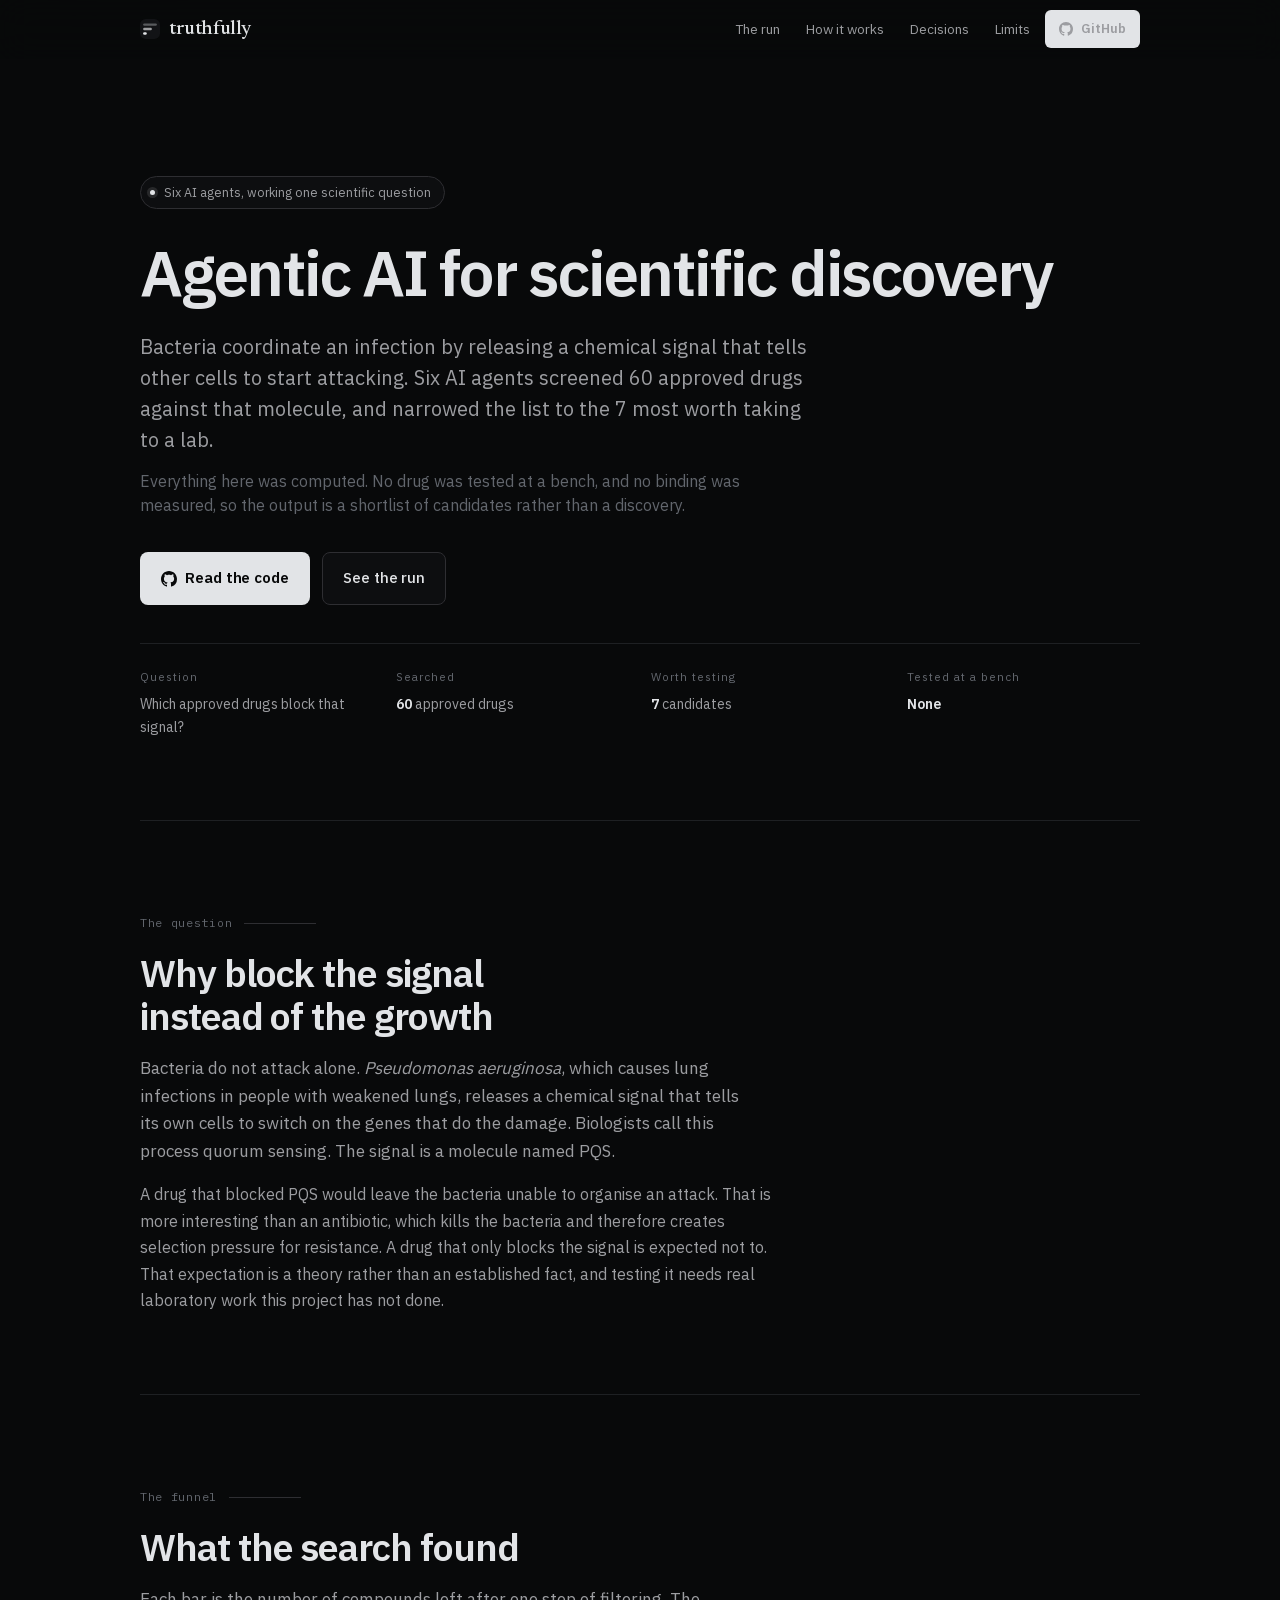
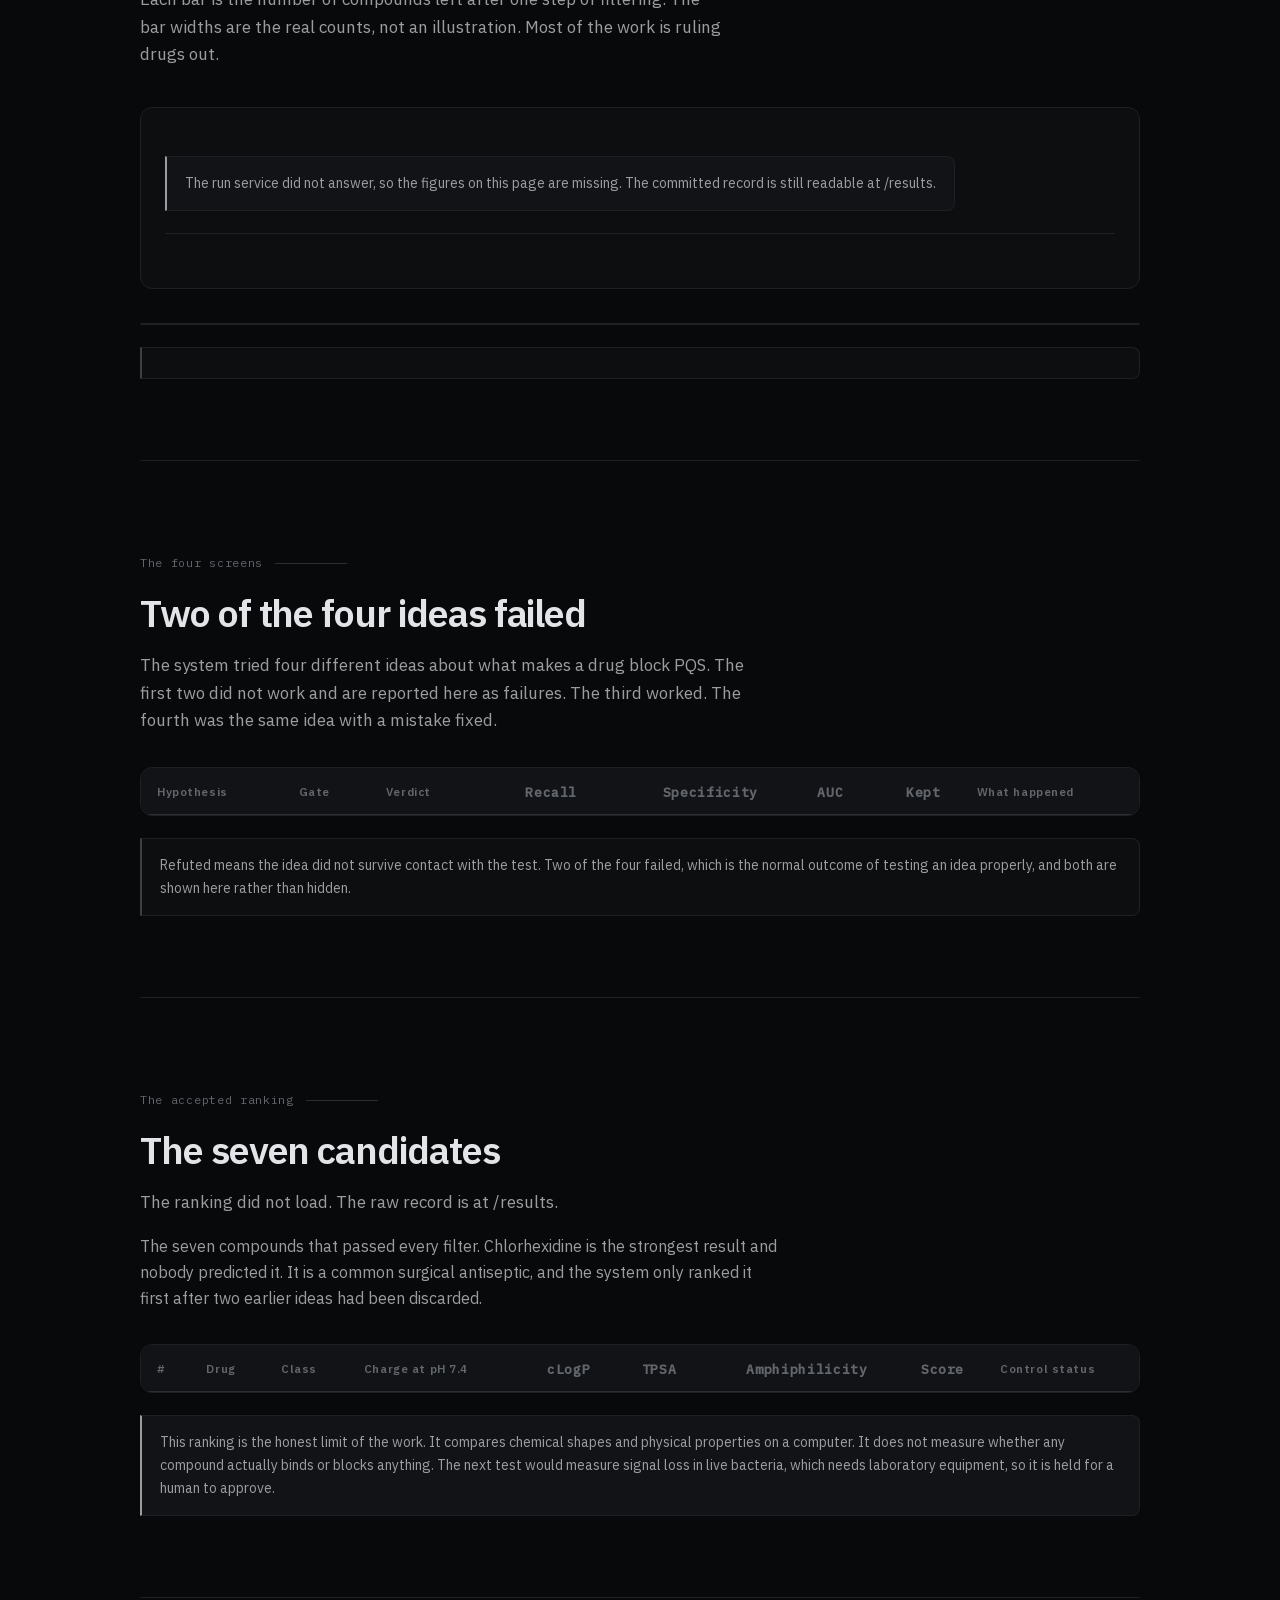
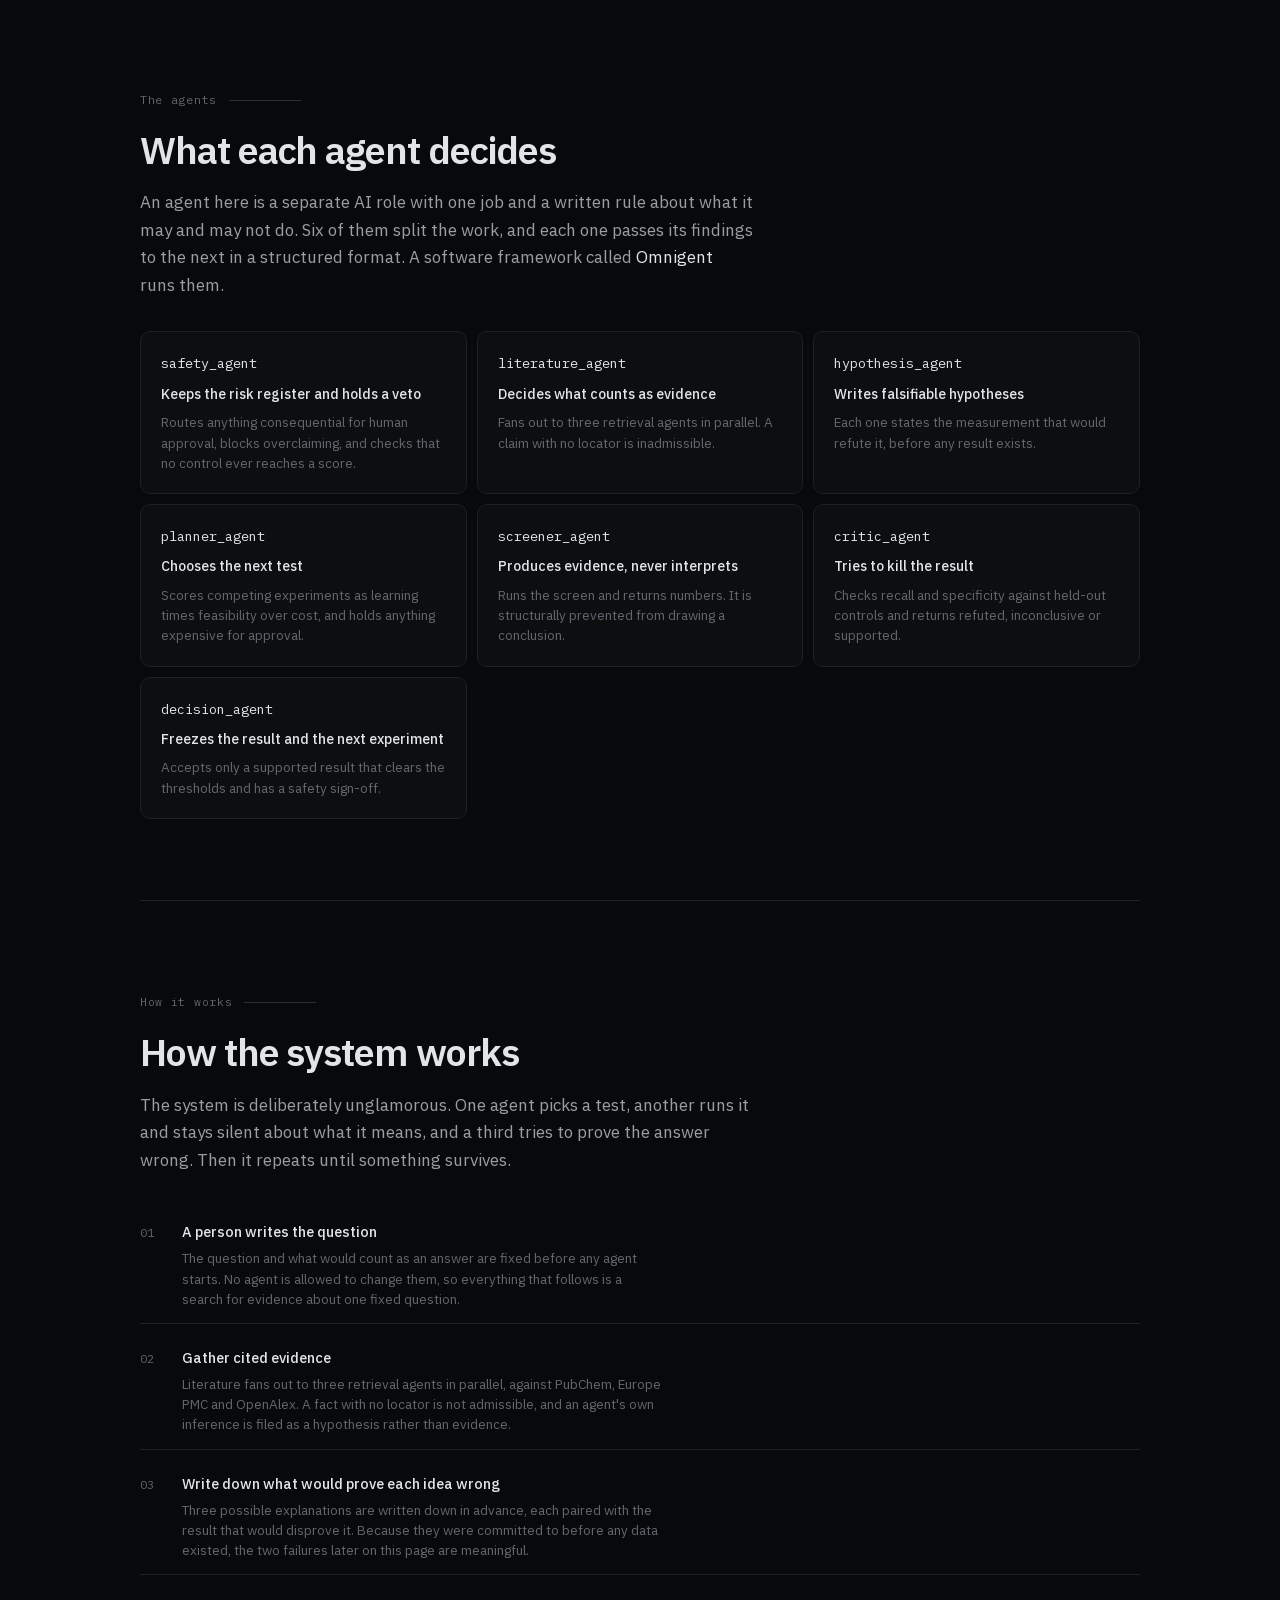
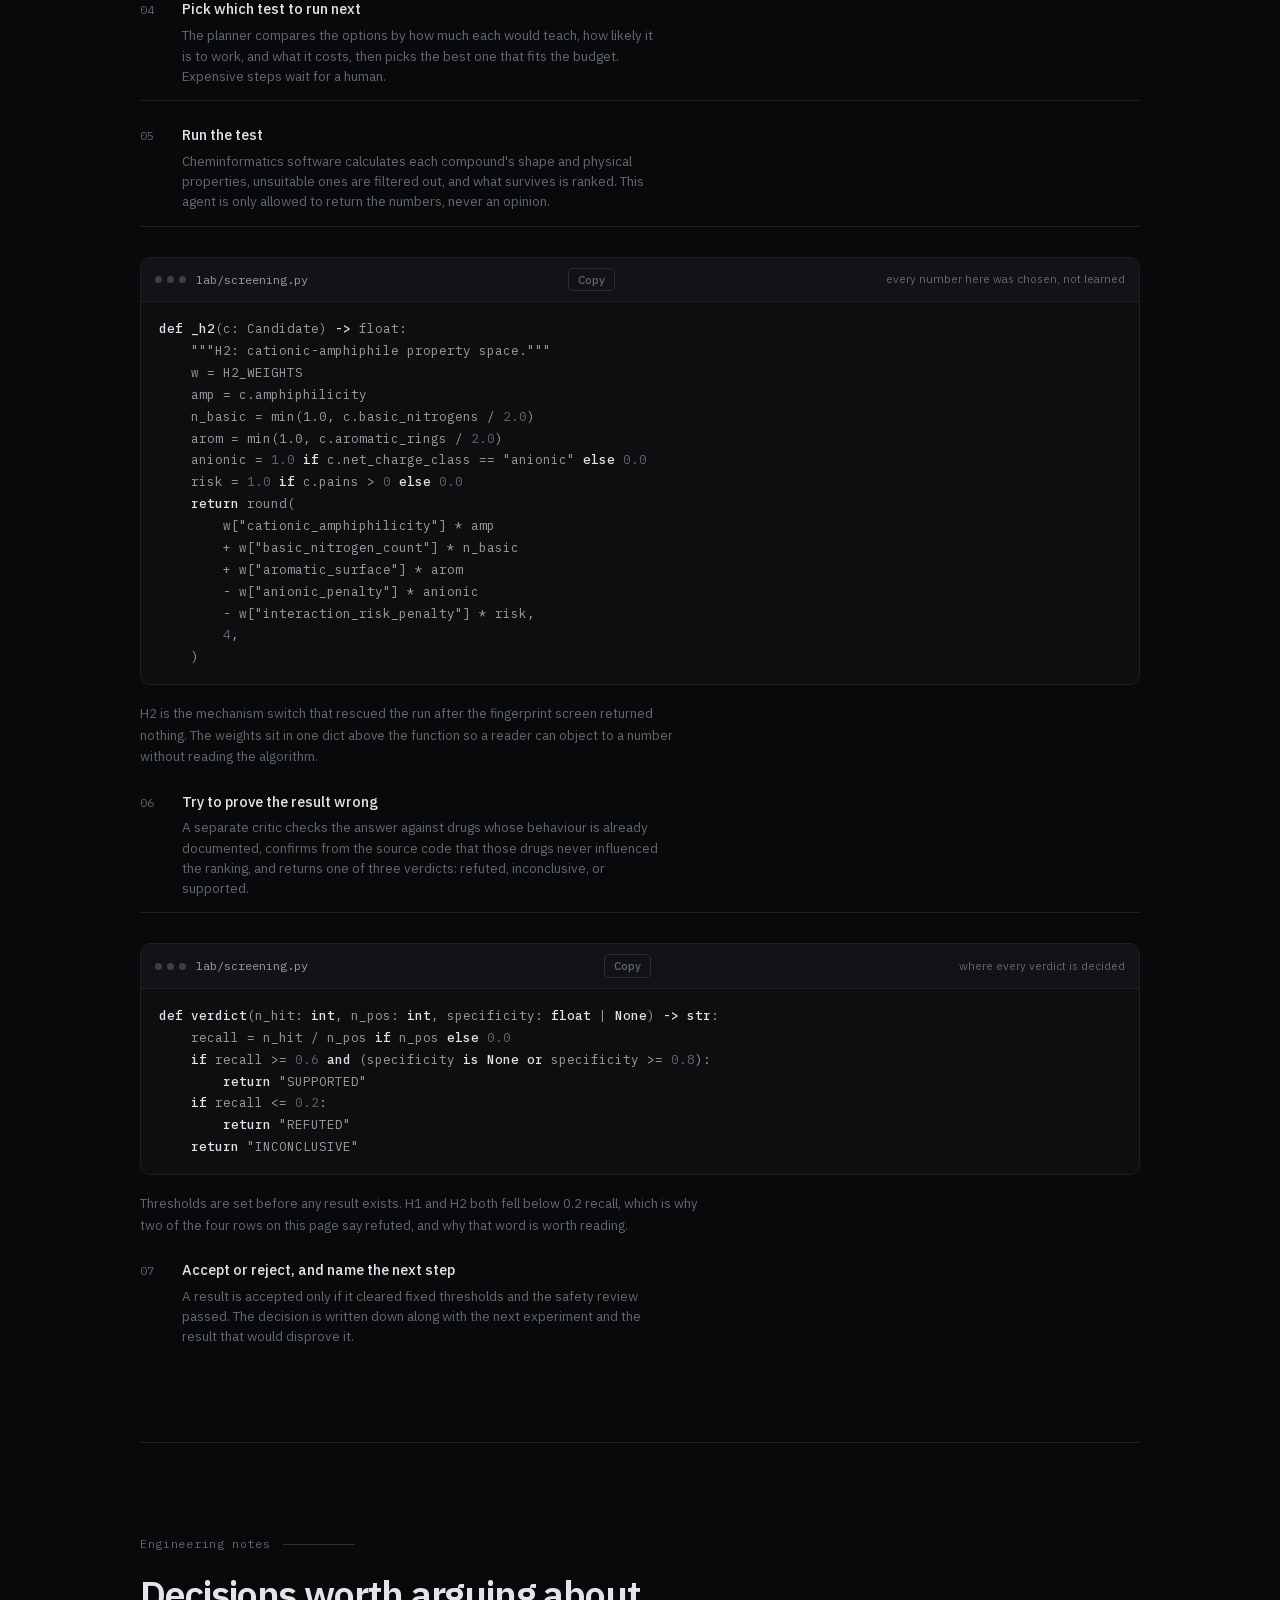
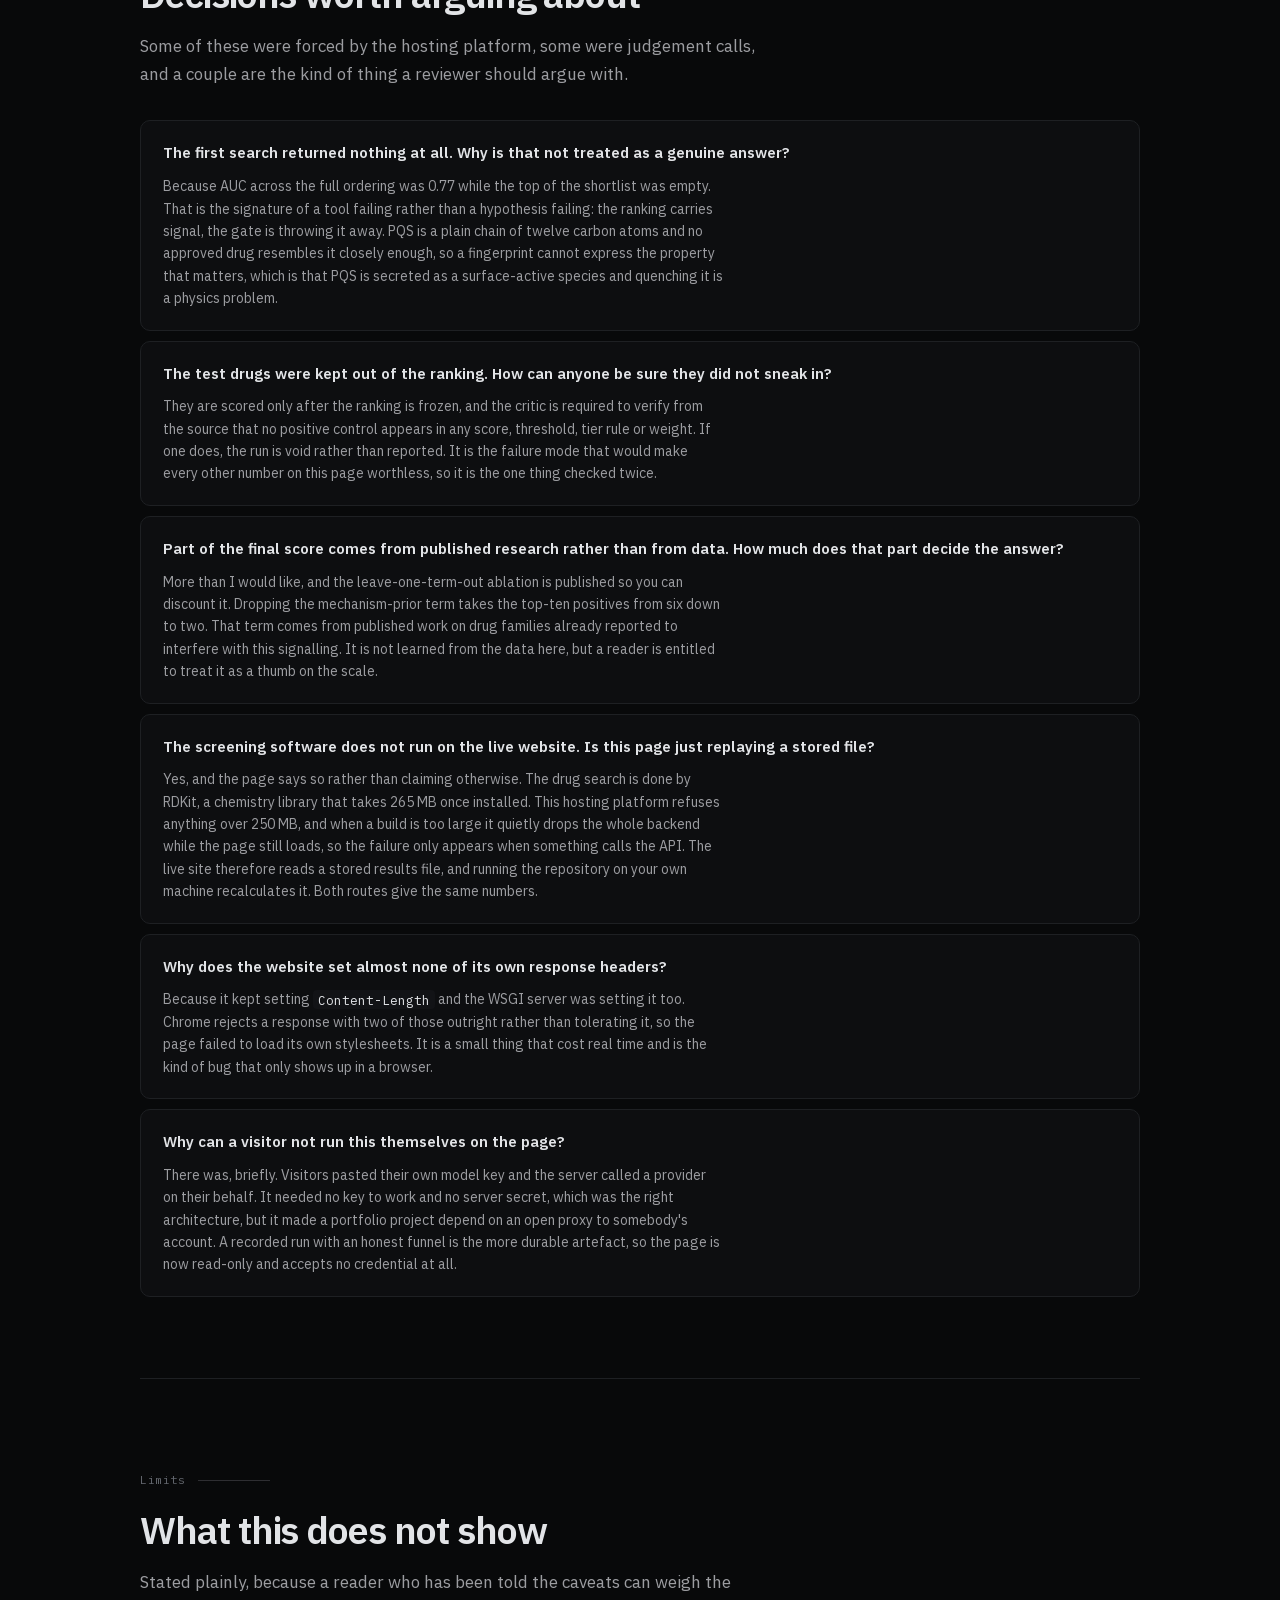
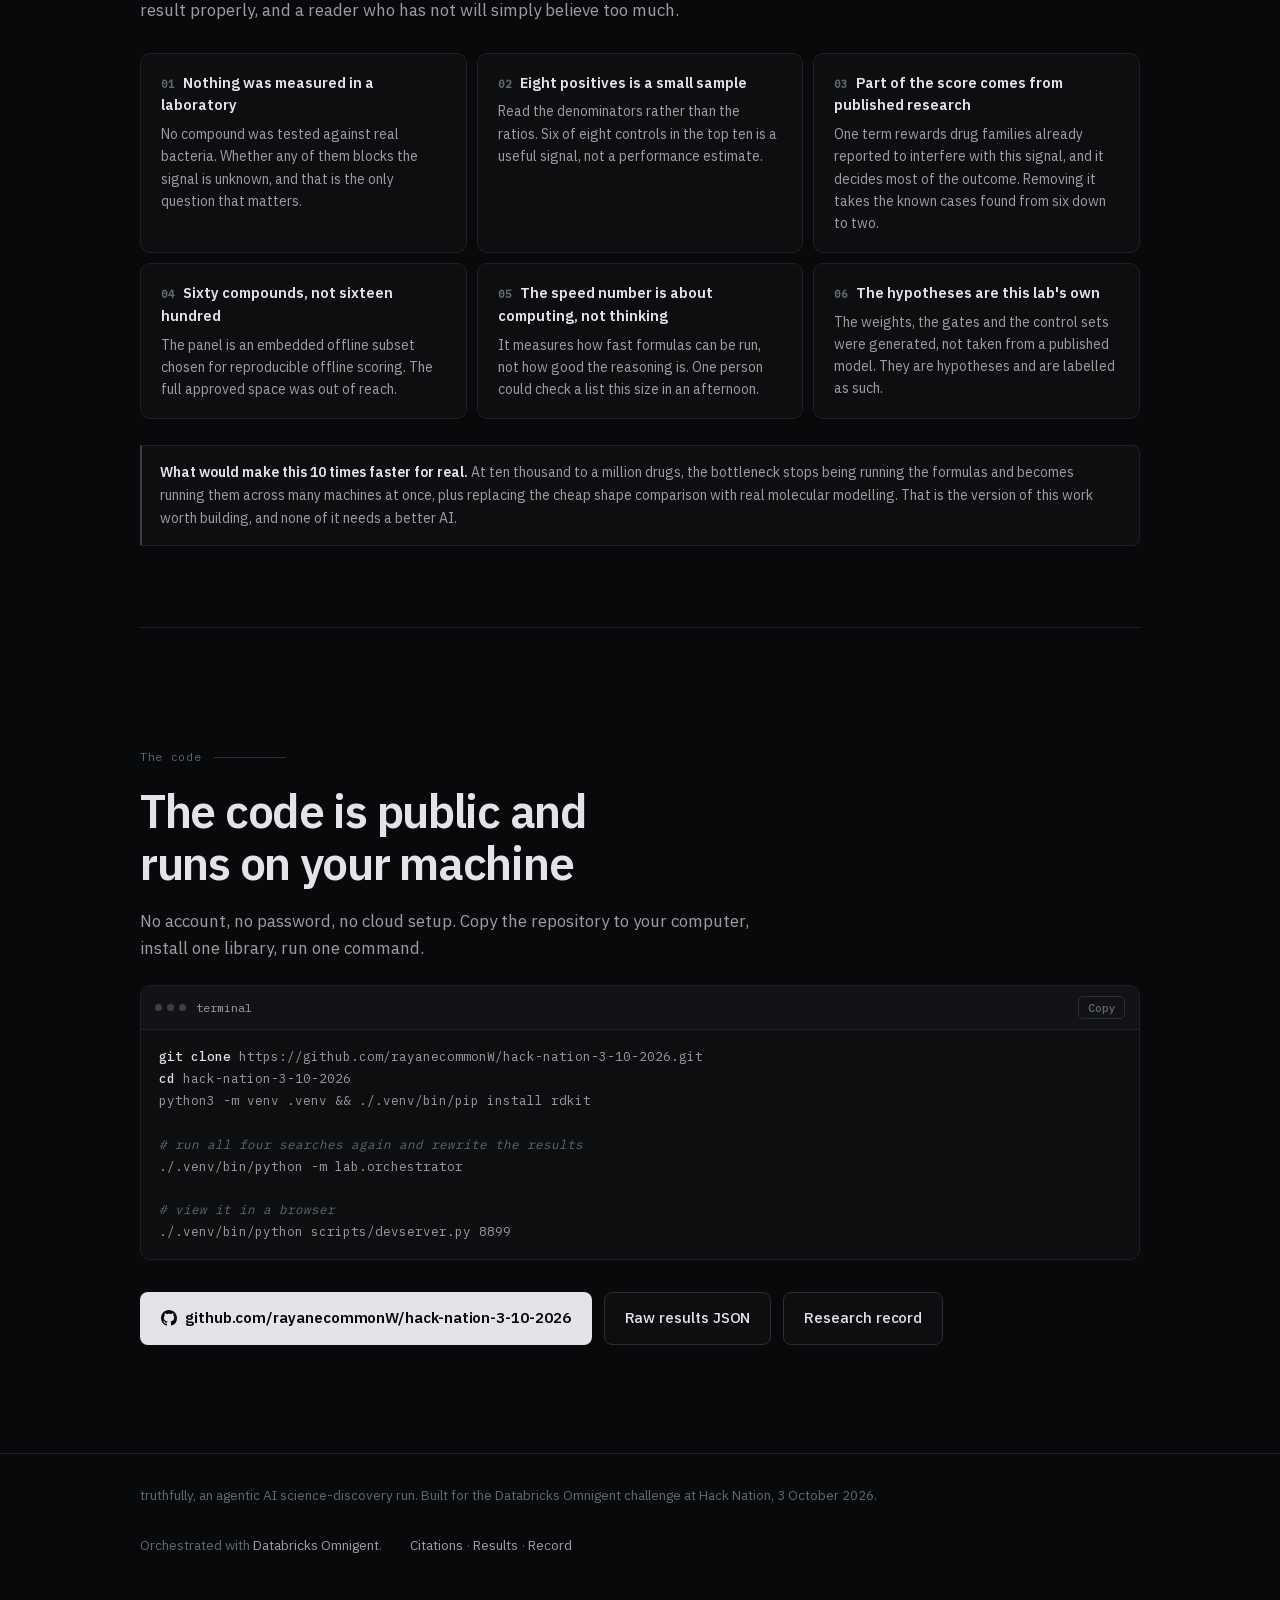
==== commit 0e299408: "Rebuild as one plain-language page, drop the key prompt, go monochrome The site was three pages with" ====
--- a/index.html
+++ b/index.html
@@ -3,267 +3,381 @@
 <head>
 <meta charset="utf-8">
 <meta name="viewport" content="width=device-width,initial-scale=1">
-<title>PQS Lab: an agentic discovery run on Databricks Omnigent</title>
-<meta name="description" content="Four virtual screens, two refutations, one accepted result. Screening approved drugs for Pseudomonas aeruginosa quorum-signal quenching, orchestrated by Databricks Omnigent.">
-<meta property="og:title" content="PQS Lab: an agentic discovery run on Databricks Omnigent">
-<meta property="og:description" content="Four virtual screens, two refutations, one accepted result.">
-<link rel="icon" href="data:image/svg+xml,%3Csvg xmlns='http://www.w3.org/2000/svg' viewBox='0 0 16 16'%3E%3Crect width='16' height='16' fill='%23EFF0F2'/%3E%3Crect x='1' y='2' width='14' height='2.4' fill='%2300696B' opacity='.35'/%3E%3Crect x='1' y='6.8' width='9' height='2.4' fill='%2300696B' opacity='.7'/%3E%3Crect x='1' y='11.6' width='3.4' height='2.4' fill='%2300696B'/%3E%3C/svg%3E">
+<title>Agentic AI for scientific discovery</title>
+<meta name="description" content="Six agents, four virtual screens, two refutations. An agentic scientific discovery lab that screens FDA drugs for Pseudomonas quorum-signal quenching.">
+<meta property="og:title" content="Agentic AI for scientific discovery">
+<meta property="og:description" content="Six AI agents screened 60 approved drugs against the molecule bacteria use to coordinate an infection. Seven are worth testing.">
+<meta property="og:url" content="https://hack-nation-3-10-2026.vercel.app/">
+<meta name="theme-color" content="#08090A">
+<link rel="icon" href="data:image/svg+xml,%3Csvg xmlns='http://www.w3.org/2000/svg' viewBox='0 0 16 16'%3E%3Crect width='16' height='16' rx='3' fill='%2308090A'/%3E%3Crect x='2' y='3.2' width='12' height='2.3' rx='1.15' fill='%23E2E4E7' opacity='.34'/%3E%3Crect x='2' y='6.85' width='7.6' height='2.3' rx='1.15' fill='%23E2E4E7' opacity='.66'/%3E%3Crect x='2' y='10.5' width='3.2' height='2.3' rx='1.15' fill='%23E2E4E7'/%3E%3C/svg%3E">
 <link rel="stylesheet" href="/assets/fonts.css">
 <style>
+/* ==========================================================================
+   Black and white. No accent hue anywhere, so every distinction on the page
+   has to come from weight, size, fill or space rather than colour.
+
+   The greys are lifted from Linear's own design tokens rather than invented:
+   their page ground is #08090a, their primary text is a light grey rather than
+   pure white, and their borders are solid greys instead of white at low alpha.
+   That last detail is most of why their dark UI reads clean; white-alpha
+   borders pick up the background and turn muddy, solid greys do not.
+   ========================================================================== */
 :root{
-  --ground:#EFF0F2; --surface:#FBFBFC;
-  --ink:#10141A; --ink-2:#454C56; --ink-3:#868E99;
-  --rule:#D5D9DE; --rule-soft:#E6E8EB;
-  --teal:#00696B; --teal-2:#0A8587; --teal-soft:#E0EEEE;
-  --rust:#A23A20; --rust-soft:#F7E9E5;
-  --gold:#836209;
+  --bg:#08090A;            /* Linear page ground */
+  --surface:#0D0E10;        /* one step up, for panels */
+  --surface-2:#121316;      /* hover and header strips */
+  --line:#1E2023;           /* hairline */
+  --line-2:#2E2E32;         /* stronger hairline, Linear's border grey */
+  --fg:#E2E4E7;             /* primary text. Not #fff. */
+  --fg-2:#9C9DA1;           /* secondary */
+  --fg-3:#62666D;           /* tertiary, labels */
+  --fg-4:#3E3E44;           /* faintest, decorative rules */
+  --sans:"IBM Plex Sans",system-ui,-apple-system,sans-serif;
   --serif:"Newsreader",Georgia,serif;
-  --sans:"IBM Plex Sans",system-ui,sans-serif;
-  --mono:"IBM Plex Mono",ui-monospace,monospace;
-  --measure:68ch;
+  --mono:"IBM Plex Mono",ui-monospace,SFMono-Regular,monospace;
+  --pad:clamp(20px,4vw,40px);
+  --max:1080px;
 }
 *{box-sizing:border-box}
-html{-webkit-text-size-adjust:100%}
+html{-webkit-text-size-adjust:100%;scroll-behavior:smooth}
 body{
-  margin:0; background:var(--ground); color:var(--ink);
-  font:400 16px/1.62 var(--sans);
-  -webkit-font-smoothing:antialiased;
-}
-.wrap{max-width:1180px;margin:0 auto;padding:0 28px}
-.prose{max-width:var(--measure)}
-
-/* ---------- masthead ---------- */
-.masthead{border-bottom:1px solid var(--rule);background:var(--surface)}
-.masthead .wrap{display:grid;grid-template-columns:auto 1fr auto;gap:4px 28px;
-  align-items:baseline;padding-top:20px;padding-bottom:18px}
-.wordmark{font:500 25px/1 var(--serif);letter-spacing:-.015em;margin:0}
-.subject{font:400 14px/1.5 var(--sans);color:var(--ink-2);margin:0}
-.dateline{grid-column:1 / -1;font:400 13px/1.5 var(--sans);color:var(--ink-3);
-  border-top:1px solid var(--rule-soft);padding-top:10px;margin-top:12px}
-.navlinks{display:flex;gap:18px;flex-wrap:wrap;font-size:13.5px}
-.navlinks a{color:var(--ink-2);text-decoration:none;border-bottom:1px solid transparent;padding-bottom:1px}
-.navlinks a:hover{color:var(--ink);border-bottom-color:var(--rule)}
-@media(max-width:900px){.masthead .wrap{grid-template-columns:1fr;gap:6px}
-  .navlinks{gap:16px}.dateline{margin-top:10px}}
-
-/* ---------- section nav ---------- */
-.secnav{position:sticky;top:0;z-index:20;background:rgba(251,251,252,.94);
-  backdrop-filter:saturate(1.4) blur(7px);border-bottom:1px solid var(--rule)}
-.secnav .wrap{position:relative}
-.secnav .wrap::after{content:"";position:absolute;top:0;right:0;bottom:0;width:34px;
-  pointer-events:none;background:linear-gradient(90deg,rgba(251,251,252,0),var(--surface) 78%)}
-@media(min-width:761px){.secnav .wrap::after{display:none}}
-.secnav ul{display:flex;gap:2px;list-style:none;margin:0;padding:0;overflow-x:auto;scrollbar-width:none}
-.secnav ul::-webkit-scrollbar{display:none}
-.secnav a{display:block;padding:11px 12px;font-size:13px;color:var(--ink-3);
-  text-decoration:none;white-space:nowrap;border-bottom:2px solid transparent}
-.secnav a:hover{color:var(--ink)}
-.secnav a[aria-current="true"]{color:var(--ink);border-bottom-color:var(--teal)}
+  margin:0;background:var(--bg);color:var(--fg);
+  font:400 16px/1.65 var(--sans);-webkit-font-smoothing:antialiased;
+  overflow-x:hidden;
+}
+/* Two very soft off-white pools, like light falling on a dark wall. Any more
+   than this and the ground stops reading as black. */
+body::before{
+  content:"";position:fixed;inset:-30vh -10vw auto;height:76vh;z-index:0;pointer-events:none;
+  background:
+    radial-gradient(56vw 48vh at 16% 2%,rgba(226,228,231,.055),transparent 62%),
+    radial-gradient(48vw 44vh at 86% 0%,rgba(226,228,231,.032),transparent 60%);
+  filter:blur(14px);
+}
+.wrap{max-width:var(--max);margin:0 auto;padding:0 var(--pad);position:relative;z-index:1}
+a{color:var(--fg);text-decoration:none}
+code{font-family:var(--mono);font-size:.87em;background:var(--surface-2);
+  padding:.12em .4em;border-radius:4px;color:var(--fg)}
+:focus-visible{outline:2px solid var(--fg);outline-offset:3px;border-radius:4px}
+
+/* ---------- scroll progress ---------- */
+.progress{position:fixed;top:0;left:0;height:2px;width:100%;z-index:60;
+  background:transparent;pointer-events:none}
+.progress i{display:block;height:100%;width:0;background:var(--fg);
+  box-shadow:0 0 10px rgba(226,228,231,.35)}
+
+/* ---------- nav ---------- */
+.nav{position:sticky;top:0;z-index:50;
+  background:rgba(8,9,10,.78);backdrop-filter:blur(16px);
+  border-bottom:1px solid transparent;transition:border-color .25s,background .25s}
+.nav.stuck{border-bottom-color:var(--line);background:rgba(8,9,10,.92)}
+.nav .wrap{display:flex;align-items:center;gap:20px;height:58px}
+.mark{display:flex;align-items:center;gap:9px;font:500 20px/1 var(--serif);
+  letter-spacing:-.02em;color:var(--fg);white-space:nowrap}
+.mark svg{flex:0 0 auto}
+.navlinks{display:flex;gap:4px;margin-left:auto;align-items:center}
+.navlinks a{color:var(--fg-2);font-size:13.5px;padding:7px 11px;border-radius:6px;
+  transition:color .18s,background .18s}
+.navlinks a:hover{color:var(--fg);background:var(--surface-2)}
+@media(max-width:860px){.navlinks a.nav-hide{display:none}}
+
+/* ---------- buttons ---------- */
+.btn{display:inline-flex;align-items:center;gap:8px;border-radius:8px;
+  padding:10px 16px;font-size:14px;font-weight:500;letter-spacing:-.005em;
+  border:1px solid transparent;cursor:pointer;white-space:nowrap;
+  transition:transform .16s cubic-bezier(.2,.7,.3,1),background .18s,border-color .18s,box-shadow .18s}
+.btn:active{transform:translateY(1px)}
+.btn-gh{background:var(--fg);color:var(--bg);font-weight:600}
+.btn-gh:hover{background:#fff;box-shadow:0 6px 24px -10px rgba(226,228,231,.45)}
+.btn-ghost{background:var(--surface);color:var(--fg);border-color:var(--line-2)}
+.btn-ghost:hover{background:var(--surface-2);border-color:var(--fg-4)}
+.btn-lg{padding:13px 20px;font-size:15px}
+
+/* ---------- hero ---------- */
+.hero{padding:clamp(72px,13vh,132px) 0 clamp(56px,9vh,92px)}
+.eyebrow{display:inline-flex;align-items:center;gap:9px;font-size:12.5px;color:var(--fg-2);
+  border:1px solid var(--line-2);border-radius:999px;padding:5px 13px 5px 9px;
+  background:var(--surface);margin-bottom:30px}
+.pip{width:5px;height:5px;border-radius:50%;background:var(--fg);
+  box-shadow:0 0 0 3px rgba(226,228,231,.12)}
+h1{margin:0;font-size:clamp(38px,6.4vw,64px);line-height:1.06;letter-spacing:-.035em;
+  font-weight:600;max-width:15em;text-wrap:balance}
+h1 em{font-style:normal;color:var(--fg)}
+.sub{margin:24px 0 0;font-size:clamp(17px,2vw,20px);line-height:1.55;color:var(--fg-2);
+  max-width:56ch;text-wrap:pretty}
+.sub2{margin-top:14px;font-size:16px;color:var(--fg-3);max-width:62ch}
+.cta{display:flex;gap:12px;flex-wrap:wrap;margin:34px 0 0}
+.hero-meta{margin:38px 0 0;padding-top:24px;border-top:1px solid var(--line);
+  display:grid;grid-template-columns:repeat(auto-fit,minmax(150px,1fr));gap:22px}
+.hero-meta div{min-width:0}
+.hero-meta dt{font-size:11.5px;letter-spacing:.09em;color:var(--fg-3);text-transform:none;margin:0}
+.hero-meta dd{margin:6px 0 0;font-size:14px;color:var(--fg-2)}
+.hero-meta dd b{color:var(--fg);font-weight:600}
 
 /* ---------- sections ---------- */
-section{padding:52px 0 8px;border-bottom:1px solid var(--rule-soft)}
-section:last-of-type{border-bottom:0}
-.secno{font:500 12px/1 var(--mono);color:var(--ink-3);letter-spacing:.04em}
-h2{font:500 28px/1.22 var(--serif);letter-spacing:-.014em;margin:7px 0 0;max-width:34ch}
-.lede{font:400 19px/1.52 var(--serif);color:var(--ink-2);margin:14px 0 0;max-width:52ch}
-p{margin:16px 0 0;max-width:var(--measure)}
-p.tight{margin-top:9px}
-.small{font-size:14.5px;color:var(--ink-2)}
-a{color:var(--teal);text-underline-offset:2px}
-strong{font-weight:600}
-em{font-style:italic}
-
-/* ---------- hero question ---------- */
-.question{
-  font:300 clamp(30px,4.6vw,50px)/1.14 var(--serif);
-  letter-spacing:-.022em;margin:0;max-width:19ch;text-wrap:balance;
-}
-.subhead{font:italic 300 20px/1.5 var(--serif);color:var(--ink-2);margin:20px 0 0;max-width:50ch}
-.subhead + .small{margin-top:14px;max-width:var(--measure)}
-
-/* ---------- the cascade: the one loud thing ---------- */
-.cascade{margin:32px 0 0;border-top:1px solid var(--ink);padding:26px 0 0}
-.stages{display:flex;gap:4px;align-items:stretch}
+section{position:relative;z-index:1;padding:clamp(56px,9vh,96px) 0;border-top:1px solid var(--line)}
+.tag{font-family:var(--mono);font-size:11.5px;color:var(--fg-3);letter-spacing:.06em;
+  display:flex;align-items:center;gap:12px;margin-bottom:18px}
+.tag::after{content:"";height:1px;flex:1;max-width:72px;background:var(--line-2)}
+h2{margin:0;font-size:clamp(27px,3.6vw,38px);line-height:1.14;letter-spacing:-.028em;
+  font-weight:600;max-width:22ch;text-wrap:balance}
+h3{margin:0 0 10px;font-size:19px;font-weight:600;letter-spacing:-.015em}
+.lede{margin:18px 0 0;font-size:17px;line-height:1.62;color:var(--fg-2);max-width:62ch;text-wrap:pretty}
+p{max-width:64ch}
+.body-text{margin:16px 0 0;color:var(--fg-2);max-width:64ch}
+
+/* ---------- reveal ---------- */
+.rv{opacity:0;transform:translateY(16px);
+  transition:opacity .62s cubic-bezier(.22,.68,.3,1),transform .62s cubic-bezier(.22,.68,.3,1)}
+.rv.in{opacity:1;transform:none}
+.rv-2{transition-delay:.07s}.rv-3{transition-delay:.14s}.rv-4{transition-delay:.21s}
+@media(prefers-reduced-motion:reduce){
+  html{scroll-behavior:auto}
+  .rv{opacity:1;transform:none;transition:none}
+  .progress i{transition:none}
+}
+
+/* ---------- cascade ---------- */
+.cascade{margin:38px 0 0;border:1px solid var(--line);border-radius:12px;
+  background:var(--surface);padding:26px 24px 22px;overflow:hidden}
+.stages{display:flex;gap:5px;align-items:stretch}
 .stage{flex:var(--n) 1 0;min-width:0;display:flex;flex-direction:column}
-.stage .n{font:400 30px/1 var(--mono);letter-spacing:-.03em;margin-bottom:10px}
-.bar{height:82px;background:var(--teal);opacity:var(--o,1);border-radius:1px;flex:0 0 auto}
-.stage .lab{font:500 12.5px/1.35 var(--sans);color:var(--ink-2);margin-top:9px}
-.cascade-cap{font:italic 300 17px/1.55 var(--serif);color:var(--ink-2);margin:20px 0 0;max-width:62ch}
-@media(max-width:760px){
-  .stages{flex-direction:column;align-items:stretch;gap:2px}
-  .stage{flex:none;display:grid;grid-template-columns:3.4em 1fr auto;align-items:center;gap:0 12px}
-  .stage .n{margin:0;font-size:17px;text-align:right;order:1}
-  .bar{height:13px;width:calc(var(--n) * 100% / var(--max));order:2}
-  .stage .lab{order:3;margin:0;font-size:12px;white-space:nowrap}
+.stage .n{font-family:var(--mono);font-size:clamp(19px,2.4vw,27px);letter-spacing:-.03em;
+  margin-bottom:11px;color:var(--fg)}
+.bar{height:clamp(56px,8vw,88px);border-radius:3px;position:relative;overflow:hidden;
+  background:var(--fg);opacity:var(--o,1)}
+.bar::after{content:"";position:absolute;inset:0;
+  background:linear-gradient(180deg,rgba(255,255,255,.18),transparent 60%)}
+.stage .lab{margin-top:10px;font-size:12.5px;color:var(--fg-2);line-height:1.35}
+.grow{height:0;transition:height 1.05s cubic-bezier(.22,.68,.3,1)}
+.in .grow{height:var(--h)}
+.cascade-foot{margin-top:22px;padding-top:18px;border-top:1px solid var(--line);
+  font-size:14.5px;color:var(--fg-2);max-width:none}
+.cascade-foot b{color:var(--fg);font-weight:600}
+@media(max-width:720px){
+  .stages{flex-direction:column;gap:3px}
+  .stage{flex:none;display:grid;grid-template-columns:3.2em 1fr auto;align-items:center;gap:0 12px}
+  .stage .n{margin:0;font-size:16px;text-align:right}
+  .bar{height:12px;width:calc(var(--n) * 100% / var(--max));transition:width 1.05s cubic-bezier(.22,.68,.3,1)}
+  .stage .lab{margin:0;font-size:12px;white-space:nowrap}
+  .in .bar{width:calc(var(--n) * 100% / var(--max))}
 }
 
 /* ---------- figures ---------- */
-.figures{display:grid;grid-template-columns:repeat(4,1fr);gap:0;margin:30px 0 0;border-top:1px solid var(--ink)}
-.fig{padding:16px 20px 18px 0;border-right:1px solid var(--rule-soft)}
-.fig:last-child{border-right:0}
-.fig .v{font:400 30px/1 var(--mono);letter-spacing:-.028em}
-.fig .k{font:600 11.5px/1.3 var(--sans);color:var(--ink-2);margin-top:9px}
-.fig .d{font:400 13px/1.45 var(--sans);color:var(--ink-3);margin-top:4px}
-@media(max-width:760px){
-  .figures{grid-template-columns:1fr 1fr}
-  .fig:nth-child(2n){border-right:0}
-  .fig{border-bottom:1px solid var(--rule-soft)}
-}
+.figs{margin:34px 0 0;display:grid;grid-template-columns:repeat(auto-fit,minmax(190px,1fr));
+  gap:1px;background:var(--line);border:1px solid var(--line);border-radius:12px;overflow:hidden}
+.fig{background:var(--surface);padding:22px 20px 24px}
+.fig .v{font-family:var(--mono);font-size:clamp(26px,3.4vw,34px);letter-spacing:-.035em;line-height:1}
+.fig .k{margin-top:14px;font-size:13px;font-weight:600;color:var(--fg)}
+.fig .d{margin-top:6px;font-size:13px;line-height:1.45;color:var(--fg-3)}
 
 /* ---------- tables ---------- */
-.tablewrap{margin:26px 0 0;overflow-x:auto;-webkit-overflow-scrolling:touch}
-table{border-collapse:collapse;width:100%;font-size:14px;min-width:820px}
-th{
-  text-align:left;font:600 11.5px/1.3 var(--sans);color:var(--ink-2);
-  padding:0 14px 8px 0;border-bottom:1px solid var(--ink);vertical-align:bottom;
-}
-td{padding:11px 14px 11px 0;border-bottom:1px solid var(--rule-soft);vertical-align:top}
-th:last-child,td:last-child{padding-right:0}
-td.n,th.n{text-align:right;font-family:var(--mono);font-size:13.5px;padding-right:18px;white-space:nowrap}
-td.n{padding-right:18px}
-.num{font-family:var(--mono);font-size:13.5px;font-variant-numeric:tabular-nums}
-.rank{font-family:var(--mono);color:var(--ink-3);font-size:13px;width:34px}
-.drug{font-weight:600;white-space:nowrap}
-.cls{color:var(--ink-2);font-size:13.5px}
-.verdict{font-weight:600;font-size:13px;white-space:nowrap;display:inline-flex;align-items:center;gap:7px}
-.verdict::before{content:"";width:7px;height:7px;flex:0 0 7px;border-radius:50%;background:currentColor}
-.v-refuted{color:var(--rust)}
-.v-supported{color:var(--teal)}
-.v-inconclusive{color:var(--gold)}
-.hyp{font-family:var(--mono);font-size:13.5px;font-weight:500}
-.hypsub{display:block;font:400 12px/1.35 var(--sans);color:var(--ink-3);margin-top:3px;max-width:34ch}
-.hit{color:var(--teal);font-weight:500;white-space:nowrap}
-.rej{color:var(--ink-3);font-size:13px}
-.tbl-note{font-size:13.5px;color:var(--ink-2);margin:14px 0 0;max-width:var(--measure)}
-
-/* ---------- agents ---------- */
-.agents{margin:24px 0 0;display:grid;grid-template-columns:repeat(3,1fr);gap:0;border-top:1px solid var(--rule)}
-.agent{padding:15px 22px 15px 0;border-bottom:1px solid var(--rule-soft)}
-.agent:nth-child(3n+2),.agent:nth-child(3n+3){padding-left:22px}
-.agent:nth-child(3n+2){border-left:1px solid var(--rule-soft)}
-.agent:nth-child(3n+3){border-left:1px solid var(--rule-soft)}
-.agent .nm{font:500 14.5px/1.3 var(--mono);letter-spacing:-.01em}
-.agent .ow{font:400 13.5px/1.45 var(--sans);color:var(--ink-2);margin-top:5px}
-@media(max-width:860px){.agents{grid-template-columns:1fr 1fr}
-  .agent:nth-child(3n+2),.agent:nth-child(3n+3){padding-left:0;border-left:0}
-  .agent:nth-child(2n){padding-left:18px;border-left:1px solid var(--rule-soft)}}
-@media(max-width:560px){.agents{grid-template-columns:1fr}
-  .agent{padding-left:0!important;border-left:0!important}}
-
-/* ---------- key form ---------- */
-.panel{margin:26px 0 0;background:var(--surface);border:1px solid var(--rule);border-radius:3px;padding:26px 28px}
-.panel h3{font:400 21px/1.3 var(--serif);margin:0;letter-spacing:-.01em}
-.panel .why{font-size:14.5px;color:var(--ink-2);margin:11px 0 0;max-width:60ch}
-.field{margin:22px 0 0;max-width:520px}
-label{display:block;font:600 12px/1.3 var(--sans);color:var(--ink);margin-bottom:7px}
-.hint{font:400 13px/1.45 var(--sans);color:var(--ink-3);margin:6px 0 0}
-input[type=password]{
-  width:100%;background:var(--ground);border:1px solid var(--rule);border-radius:3px;
-  color:var(--ink);padding:11px 13px;font:400 14px var(--mono);
-}
-input[type=password]:focus{outline:none;border-color:var(--teal);box-shadow:0 0 0 3px var(--teal-soft)}
-input[type=password]::placeholder{color:var(--ink-3)}
-.row{display:flex;gap:10px;align-items:center;flex-wrap:wrap;margin-top:16px}
-button{font:600 14px/1 var(--sans);border-radius:3px;padding:12px 20px;cursor:pointer;border:1px solid transparent}
-button.primary{background:var(--teal);color:#fff}
-button.primary:hover{background:var(--teal-2)}
-button.quiet{background:transparent;color:var(--ink-2);border-color:var(--rule)}
-button.quiet:hover{color:var(--ink);border-color:var(--ink-3)}
-button:disabled{opacity:.5;cursor:progress}
-.state{font:500 12.5px/1.4 var(--sans);color:var(--ink-2);margin-left:4px}
-.state.held{color:var(--teal)}
-.out{margin:22px 0 0;border-top:1px solid var(--rule);padding-top:20px}
-.out .label{font:600 12px/1.3 var(--sans);color:var(--ink-2)}
-.out .body{font:300 17px/1.68 var(--serif);margin:12px 0 0;white-space:pre-wrap;max-width:64ch}
-.out .body.err{color:var(--rust);font-family:var(--sans);font-size:14.5px;line-height:1.6}
-.out .body.idle{color:var(--ink-3);font-style:italic}
+.tblwrap{margin:32px 0 0;border:1px solid var(--line);border-radius:12px;overflow-x:auto;
+  background:var(--surface)}
+table{border-collapse:collapse;width:100%;font-size:14px;min-width:860px}
+th{text-align:left;font-size:11.5px;font-weight:600;letter-spacing:.05em;color:var(--fg-3);
+  padding:14px 16px 11px;border-bottom:1px solid var(--line-2);white-space:nowrap;
+  background:var(--surface-2)}
+td{padding:14px 16px;border-bottom:1px solid var(--line);vertical-align:top;color:var(--fg-2)}
+tr:last-child td{border-bottom:0}
+tbody tr:hover td{background:var(--surface)}
+th.n,td.n{text-align:right;font-family:var(--mono);font-size:13px;white-space:nowrap;
+  font-variant-numeric:tabular-nums}
+th.n{padding-right:20px}td.n{padding-right:20px}
+.hyp{font-family:var(--mono);font-size:13px;font-weight:500;color:var(--fg)}
+.hypsub{display:block;font-size:12px;color:var(--fg-3);margin-top:4px;max-width:32ch;line-height:1.4}
+/* Verdict is the one place colour would help most, so it carries weight and
+   fill instead: a solid dot for supported, a hollow ring for refuted, a short
+   dash for inconclusive. Shape does the work hue used to. */
+.verdict{display:inline-flex;align-items:center;gap:9px;font-size:12.5px;font-weight:600;
+  text-transform:capitalize;white-space:nowrap;color:var(--fg)}
+.verdict::before{content:"";width:8px;height:8px;flex:0 0 8px}
+.v-supported::before{background:var(--fg);border-radius:50%}
+.v-refuted{color:var(--fg-2)}
+.v-refuted::before{border:1.5px solid var(--fg-2);border-radius:50%}
+.v-inconclusive{color:var(--fg-3)}
+.v-inconclusive::before{background:var(--fg-4);width:10px;height:2px;flex-basis:10px;border-radius:1px}
+.tagpos{color:var(--fg);font-weight:500;white-space:nowrap}
+.tagneg{color:var(--fg-3);font-size:12.5px}
+.drug{color:var(--fg);font-weight:600;white-space:nowrap}
+
+/* ---------- callouts ---------- */
+.note{margin:22px 0 0;border:1px solid var(--line);border-left:2px solid var(--fg-4);
+  border-radius:0 8px 8px 0;padding:15px 18px;background:var(--surface);
+  font-size:14px;color:var(--fg-2);max-width:none}
+.note.warn{border-left-color:var(--fg-2);background:var(--surface-2)}
+.note strong{color:var(--fg);font-weight:600}
+
+/* ---------- code map ---------- */
+.map{margin:32px 0 0;display:grid;gap:10px}
+.row{display:grid;grid-template-columns:minmax(180px,270px) 1fr;gap:20px;align-items:start;
+  padding:18px 20px;border:1px solid var(--line);border-radius:10px;background:var(--surface);
+  transition:border-color .2s,background .2s}
+.row:hover{border-color:var(--line-2);background:var(--surface-2)}
+.path{font-family:var(--mono);font-size:13px;color:var(--fg);word-break:break-all;line-height:1.5}
+.row .what{font-size:14px;color:var(--fg-2)}
+.row .what b{color:var(--fg);font-weight:600}
+@media(max-width:700px){.row{grid-template-columns:1fr;gap:9px}}
+
+/* ---------- pipeline ---------- */
+.pipe{margin:32px 0 0;display:grid;gap:8px}
+.pstep{display:grid;grid-template-columns:26px 1fr;gap:16px;align-items:start;
+  padding:14px 0;border-bottom:1px solid var(--line)}
+.pstep:last-child{border-bottom:0}
+.pstep .idx{font-family:var(--mono);font-size:12px;color:var(--fg-3);padding-top:3px}
+.pstep .t{font-size:14.5px;color:var(--fg);font-weight:500}
+.pstep .d{font-size:13.5px;color:var(--fg-3);margin-top:4px;line-height:1.5;max-width:60ch}
+
+/* ---------- agent grid ---------- */
+.agents{margin:32px 0 0;display:grid;grid-template-columns:repeat(auto-fit,minmax(280px,1fr));gap:10px}
+.agent{padding:20px;border:1px solid var(--line);border-radius:10px;background:var(--surface);
+  transition:border-color .2s,background .2s}
+.agent:hover{border-color:var(--line-2);background:var(--surface-2)}
+.agent .nm{font-family:var(--mono);font-size:13.5px;color:var(--fg)}
+.agent .owns{margin-top:10px;font-size:14px;color:var(--fg);font-weight:500;line-height:1.4}
+.agent .how{margin-top:8px;font-size:13.5px;color:var(--fg-3);line-height:1.5}
+
+/* ---------- decisions ---------- */
+.decisions{margin:32px 0 0;display:grid;gap:10px}
+.dec{padding:20px 22px;border:1px solid var(--line);border-radius:10px;background:var(--surface)}
+.dec .q{font-size:15px;color:var(--fg);font-weight:600}
+.dec .a{margin-top:9px;font-size:14px;color:var(--fg-2);line-height:1.6;max-width:70ch}
+.dec .a code{font-size:12.5px}
 
 /* ---------- limits ---------- */
-.limits{margin:22px 0 0;padding:0;list-style:none;border-top:1px solid var(--rule)}
-.limits li{padding:13px 0;border-bottom:1px solid var(--rule-soft);font-size:15px;max-width:74ch}
-.limits li b{font-weight:600}
-.limits .mk{color:var(--rust);margin-right:9px;font-family:var(--mono)}
-
-/* ---------- source note ---------- */
-.sourcenote{margin:22px 0 0;border-left:2px solid var(--rule);padding:2px 0 2px 15px;
-  font-size:14px;color:var(--ink-2);max-width:66ch}
-
-/* ---------- loading ---------- */
-.skel{background:linear-gradient(90deg,var(--rule-soft) 25%,#F0F2F4 37%,var(--rule-soft) 63%);
-  background-size:400% 100%;animation:sh 1.5s ease-in-out infinite;border-radius:2px;height:1em}
-@keyframes sh{0%{background-position:100% 0}100%{background-position:0 0}}
-.skelrow{height:14px;margin:11px 0}
-.fail{border-left:2px solid var(--rust);padding:3px 0 3px 15px;margin:26px 0 0;color:var(--ink-2);max-width:62ch}
-
-/* ---------- footer ---------- */
-footer{padding:34px 0 56px;font-size:13.5px;color:var(--ink-2)}
-footer .fcols{display:flex;gap:30px;flex-wrap:wrap;border-top:1px solid var(--rule);padding-top:22px}
-footer p{margin:0;max-width:44ch;font-size:13.5px}
-
-:focus-visible{outline:2px solid var(--teal);outline-offset:2px;border-radius:2px}
-@media(prefers-reduced-motion:reduce){
-  *{animation-duration:.001ms!important;transition-duration:.001ms!important}
-  html{scroll-behavior:auto}
-}
+.limits{margin:28px 0 0;padding:0;list-style:none;display:grid;gap:10px;
+  grid-template-columns:repeat(auto-fit,minmax(320px,1fr))}
+.limits li{padding:18px 20px;border:1px solid var(--line);border-radius:10px;background:var(--surface);
+  font-size:14px;color:var(--fg-2);line-height:1.58}
+.limits li b{display:block;color:var(--fg);font-weight:600;margin-bottom:6px;font-size:14.5px}
+.limits li .mk{font-family:var(--mono);font-size:11px;color:var(--fg-3);margin-right:8px}
+
+/* ---------- code component ---------- */
+.code{margin:22px 0 0;border:1px solid var(--line);border-radius:10px;
+  background:var(--surface);overflow:hidden}
+.code-head{display:flex;align-items:center;gap:10px;padding:10px 14px;
+  border-bottom:1px solid var(--line);background:var(--surface-2)}
+.code-head .dots{display:flex;gap:5px;flex:0 0 auto}
+.code-head .dots i{width:7px;height:7px;border-radius:50%;background:var(--fg-4);display:block}
+.code-head .fname{font-family:var(--mono);font-size:12px;color:var(--fg-2);
+  overflow:hidden;text-overflow:ellipsis;white-space:nowrap}
+.code-head .why{margin-left:auto;font-size:11.5px;color:var(--fg-3);white-space:nowrap;
+  padding-left:12px}
+.copy{margin-left:auto;flex:0 0 auto;font:500 11.5px/1 var(--sans);color:var(--fg-3);
+  background:transparent;border:1px solid var(--line-2);border-radius:5px;
+  padding:5px 9px;cursor:pointer;transition:color .16s,border-color .16s}
+.copy:hover{color:var(--fg);border-color:var(--fg-4)}
+.copy[data-done="1"]{color:var(--fg);border-color:var(--fg-3)}
+.code pre{margin:0;padding:16px 18px;overflow-x:auto;
+  font:400 12.5px/1.75 var(--mono);color:var(--fg-2);tab-size:2}
+.code pre code{background:none;padding:0;font-size:inherit;color:inherit;border-radius:0}
+.code .k{color:var(--fg);font-weight:500}
+.code .c{color:var(--fg-3);font-style:italic}
+.code .s{color:var(--fg-2)}
+.code .n{color:var(--fg-3)}
+.code-note{margin:10px 0 0;font-size:13px;color:var(--fg-3);max-width:70ch}
+@media(max-width:620px){.code-head .why{display:none}}
+
+/* ---------- closing ---------- */
+.close{padding:clamp(72px,12vh,120px) 0;text-align:left}
+.close h2{font-size:clamp(30px,4.4vw,46px);max-width:18ch}
+.close .cta{margin-top:32px}
+.url-short{display:none}
+@media(max-width:680px){
+  .url-full{display:none}
+  .url-short{display:inline}
+  .close .btn-lg{width:100%;justify-content:center}
+}
+.stars{font-family:var(--mono);font-size:12px;color:var(--fg-3);border:1px solid var(--line-2);
+  border-radius:999px;padding:2px 8px;margin-left:8px}
+
+footer{border-top:1px solid var(--line);padding:30px 0 56px;font-size:13.5px;color:var(--fg-3)}
+.foot{display:flex;gap:28px;flex-wrap:wrap;align-items:baseline}
+footer a{color:var(--fg-2)}
+footer a:hover{color:var(--fg)}
 </style>
 </head>
 <body>
 
-<header class="masthead">
+<div class="progress" aria-hidden="true"><i id="bar"></i></div>
+
+<nav class="nav" id="nav">
   <div class="wrap">
-    <h1 class="wordmark">PQS Lab</h1>
-    <p class="subject">An agentic discovery run on Databricks Omnigent.</p>
-    <nav class="navlinks" aria-label="Project">
-      <a href="/dashboard">Full run report</a>
-      <a href="/demo/pqs-lab-demo.mp4">Demo video</a>
-      <a href="/results">Raw results</a>
-      <a href="https://github.com/rayanecommonW/hack-nation-3-10-2026">Source</a>
-    </nav>
-    <p class="dateline">Hack Nation, 3 October 2026, challenge 03. Four virtual screens of an FDA drug library, run by six agents.</p>
-  </div>
+    <span class="mark">
+      <svg width="20" height="20" viewBox="0 0 16 16" aria-hidden="true"><rect width="16" height="16" rx="4.5" fill="#121316"/><rect x="2.5" y="3.5" width="11" height="1.9" rx=".95" fill="#E2E4E7" opacity=".34"/><rect x="2.5" y="7.05" width="7" height="1.9" rx=".95" fill="#E2E4E7" opacity=".66"/><rect x="2.5" y="10.6" width="2.9" height="1.9" rx=".95" fill="#E2E4E7"/></svg>
+truthfully
+    </span>
+    <div class="navlinks">
+      <a class="nav-hide" href="#run">The run</a>
+      <a class="nav-hide" href="#code">How it works</a>
+      <a class="nav-hide" href="#build">Decisions</a>
+      <a class="nav-hide" href="#limits">Limits</a>
+      <a class="btn btn-gh" style="padding:7px 13px;font-size:13px" href="https://github.com/rayanecommonW/hack-nation-3-10-2026" target="_blank" rel="noopener">
+        <svg width="14" height="14" viewBox="0 0 16 16" fill="currentColor" aria-hidden="true"><path d="M8 0C3.58 0 0 3.58 0 8c0 3.54 2.29 6.53 5.47 7.59.4.07.55-.17.55-.38 0-.19-.01-.82-.01-1.49-2.01.37-2.53-.49-2.69-.94-.09-.23-.48-.94-.82-1.13-.28-.15-.68-.52-.01-.53.63-.01 1.08.58 1.23.82.72 1.21 1.87.87 2.33.66.07-.52.28-.87.51-1.07-1.78-.2-3.64-.89-3.64-3.95 0-.87.31-1.59.82-2.15-.08-.2-.36-1.02.08-2.12 0 0 .67-.21 2.2.82.64-.18 1.32-.27 2-.27s1.36.09 2 .27c1.53-1.04 2.2-.82 2.2-.82.44 1.1.16 1.92.08 2.12.51.56.82 1.27.82 2.15 0 3.07-1.87 3.75-3.65 3.95.29.25.54.73.54 1.48 0 1.07-.01 1.93-.01 2.2 0 .21.15.46.55.38A8.01 8.01 0 0 0 16 8c0-4.42-3.58-8-8-8Z"/></svg>
+        GitHub
+      </a>
+    </div>
+  </div>
+</nav>
+
+<div class="wrap">
+
+<header class="hero">
+  <span class="eyebrow rv"><span class="pip"></span>Six AI agents, working one scientific question</span>
+  <h1 class="rv rv-2">Agentic AI for scientific discovery</h1>
+  <p class="sub rv rv-3">Bacteria coordinate an infection by releasing a chemical signal that tells other cells to start attacking. Six AI agents screened 60 approved drugs against that molecule, and narrowed the list to the 7 most worth taking to a lab.</p>
+  <p class="sub sub2 rv rv-3">Everything here was computed. No drug was tested at a bench, and no binding was measured, so the output is a shortlist of candidates rather than a discovery.</p>
+  <div class="cta rv rv-4">
+    <a class="btn btn-gh btn-lg" href="https://github.com/rayanecommonW/hack-nation-3-10-2026" target="_blank" rel="noopener">
+      <svg width="16" height="16" viewBox="0 0 16 16" fill="currentColor" aria-hidden="true"><path d="M8 0C3.58 0 0 3.58 0 8c0 3.54 2.29 6.53 5.47 7.59.4.07.55-.17.55-.38 0-.19-.01-.82-.01-1.49-2.01.37-2.53-.49-2.69-.94-.09-.23-.48-.94-.82-1.13-.28-.15-.68-.52-.01-.53.63-.01 1.08.58 1.23.82.72 1.21 1.87.87 2.33.66.07-.52.28-.87.51-1.07-1.78-.2-3.64-.89-3.64-3.95 0-.87.31-1.59.82-2.15-.08-.2-.36-1.02.08-2.12 0 0 .67-.21 2.2.82.64-.18 1.32-.27 2-.27s1.36.09 2 .27c1.53-1.04 2.2-.82 2.2-.82.44 1.1.16 1.92.08 2.12.51.56.82 1.27.82 2.15 0 3.07-1.87 3.75-3.65 3.95.29.25.54.73.54 1.48 0 1.07-.01 1.93-.01 2.2 0 .21.15.46.55.38A8.01 8.01 0 0 0 16 8c0-4.42-3.58-8-8-8Z"/></svg>
+      Read the code
+    </a>
+    <a class="btn btn-ghost btn-lg" href="#run">See the run</a>
+  </div>
+
+  <dl class="hero-meta rv rv-4">
+    <div><dt>Question</dt><dd>Which approved drugs block that signal?</dd></div>
+    <div><dt>Searched</dt><dd><b>60</b> approved drugs</dd></div>
+    <div><dt>Worth testing</dt><dd><b>7</b> candidates</dd></div>
+    <div><dt>Tested at a bench</dt><dd><b>None</b></dd></div>
+  </dl>
 </header>
 
-<nav class="secnav" aria-label="Sections">
-  <div class="wrap">
-    <ul>
-      <li><a href="#question">Question</a></li>
-      <li><a href="#cascade">The screen</a></li>
-      <li><a href="#runs">Four runs</a></li>
-      <li><a href="#ranking">Ranking</a></li>
-      <li><a href="#agents">Agents</a></li>
-      <li><a href="#briefing">Briefing</a></li>
-      <li><a href="#limits">Limits</a></li>
-    </ul>
-  </div>
-</nav>
-
-<div class="wrap">
-
-<section id="question">
-  <p class="secno">01</p>
-  <h2 class="question" id="qhead">Which approved drugs shut down the signal that lets Pseudomonas coordinate an infection?</h2>
-  <p class="subhead" id="qsub">PQS is the molecule this bacterium secretes to talk to itself. Blocking the conversation instead of the growth machinery is worth a look, because an anti-virulence drug is not expected to create the same resistance pressure as an antibiotic does.</p>
-  <p class="small" id="qnote">That last sentence is a hypothesis, not a fact, and this lab treats it as one. It is also why the work below bothers with controls at all.</p>
+<section id="run">
+  <div class="rv">
+    <p class="tag">The question</p>
+    <h2>Why block the signal instead of the growth</h2>
+  </div>
+  <p class="lede rv rv-2">Bacteria do not attack alone. <i>Pseudomonas aeruginosa</i>, which causes lung infections in people with weakened lungs, releases a chemical signal that tells its own cells to switch on the genes that do the damage. Biologists call this process quorum sensing. The signal is a molecule named PQS.</p>
+  <p class="body-text rv rv-2">A drug that blocked PQS would leave the bacteria unable to organise an attack. That is more interesting than an antibiotic, which kills the bacteria and therefore creates selection pressure for resistance. A drug that only blocks the signal is expected not to. That expectation is a theory rather than an established fact, and testing it needs real laboratory work this project has not done.</p>
 </section>
 
-<section id="cascade">
-  <p class="secno">02</p>
-  <h2>The screen, compound by compound</h2>
-  <div class="cascade">
+<section id="cascade-sec">
+  <div class="rv">
+    <p class="tag">The funnel</p>
+    <h2>What the search found</h2>
+  </div>
+  <p class="lede rv rv-2">Each bar is the number of compounds left after one step of filtering. The bar widths are the real counts, not an illustration. Most of the work is ruling drugs out.</p>
+
+  <div class="cascade rv rv-2">
     <div class="stages" id="stages" aria-hidden="true"></div>
-    <p class="cascade-cap" id="cap">Loading the run.</p>
-  </div>
-  <div class="figures" id="figures"></div>
-  <p class="sourcenote" id="srcnote"></p>
+    <p class="cascade-foot" id="cap">Loading the run.</p>
+  </div>
+
+  <div class="figs rv rv-3" id="figs"></div>
+  <p class="note rv rv-4" id="srcnote"></p>
 </section>
 
 <section id="runs">
-  <p class="secno">03</p>
-  <h2>Four screens, two of them refuted</h2>
-  <p class="lede">The lab started with the obvious screen and it failed, then tried a mechanism it believed in and that nearly failed too. Only the third idea survived, and the fourth run was the same idea with a corrected gate.</p>
-  <div class="tablewrap">
+  <div class="rv">
+    <p class="tag">The four screens</p>
+    <h2>Two of the four ideas failed</h2>
+  </div>
+  <p class="lede rv rv-2">The system tried four different ideas about what makes a drug block PQS. The first two did not work and are reported here as failures. The third worked. The fourth was the same idea with a mistake fixed.</p>
+
+  <div class="tblwrap rv rv-3">
     <table>
-      <caption class="visually-hidden" style="position:absolute;left:-9999px">Four screening runs with hypothesis, gate, verdict and control performance</caption>
+      <caption style="position:absolute;left:-9999px">Four screening runs with hypothesis, gate, verdict and control performance</caption>
       <thead><tr>
         <th scope="col">Hypothesis</th><th scope="col">Gate</th><th scope="col">Verdict</th>
         <th scope="col" class="n">Recall</th><th scope="col" class="n">Specificity</th>
@@ -273,92 +387,193 @@
       <tbody id="runs-body"></tbody>
     </table>
   </div>
-  <p class="tbl-note">A verdict of refuted is the lab working. A run where every hypothesis survives has not tested anything.</p>
+  <p class="note rv rv-4">Refuted means the idea did not survive contact with the test. Two of the four failed, which is the normal outcome of testing an idea properly, and both are shown here rather than hidden.</p>
 </section>
 
 <section id="ranking">
-  <p class="secno">04</p>
-  <h2>The accepted ranking</h2>
-  <p class="lede" id="rank-lede">Loading the ranking.</p>
-  <div class="tablewrap">
+  <div class="rv">
+    <p class="tag">The accepted ranking</p>
+    <h2>The seven candidates</h2>
+  </div>
+  <p class="lede rv rv-2" id="rank-lede">Loading the ranking.</p>
+  <p class="body-text rv rv-2">The seven compounds that passed every filter. Chlorhexidine is the strongest result and nobody predicted it. It is a common surgical antiseptic, and the system only ranked it first after two earlier ideas had been discarded.</p>
+
+  <div class="tblwrap rv rv-3">
     <table>
-      <caption class="visually-hidden" style="position:absolute;left:-9999px">Accepted ranking of approved drugs by predicted PQS quenching activity</caption>
+      <caption style="position:absolute;left:-9999px">Accepted ranking of approved drugs by predicted PQS quenching activity</caption>
       <thead><tr>
-        <th scope="col"><span class="rank">#</span></th>
-        <th scope="col">Drug</th><th scope="col">Class</th><th scope="col">Charge at pH 7.4</th>
-        <th scope="col" class="n">cLogP</th><th scope="col" class="n">TPSA</th>
-        <th scope="col" class="n">Amphiph.</th><th scope="col" class="n">Score</th>
-        <th scope="col">Control status</th>
+        <th scope="col">#</th><th scope="col">Drug</th><th scope="col">Class</th>
+        <th scope="col">Charge at pH 7.4</th><th scope="col" class="n">cLogP</th>
+        <th scope="col" class="n">TPSA</th><th scope="col" class="n">Amphiphilicity</th>
+        <th scope="col" class="n">Score</th><th scope="col">Control status</th>
       </tr></thead>
       <tbody id="rank-body"></tbody>
     </table>
   </div>
-  <p class="tbl-note">No docking was run and no affinity is claimed. This is two-dimensional structural proximity plus physicochemical properties, which ranks candidates worth taking to a bench. It does not show that any of them works.</p>
+  <p class="note warn rv rv-4">This ranking is the honest limit of the work. It compares chemical shapes and physical properties on a computer. It does not measure whether any compound actually binds or blocks anything. The next test would measure signal loss in live bacteria, which needs laboratory equipment, so it is held for a human to approve.</p>
 </section>
 
-<section id="agents">
-  <p class="secno">05</p>
-  <h2>Six agents, six decisions</h2>
-  <p class="lede">Each agent owns exactly one scientific decision and passes structured evidence to the next. Every handoff is written to a shared record with its own inputs, outputs and duration, so any number on this page traces back to the handoff that produced it.</p>
-  <div class="agents" id="agentlist"></div>
+<section id="agents-sec">
+  <div class="rv">
+    <p class="tag">The agents</p>
+    <h2>What each agent decides</h2>
+  </div>
+  <p class="lede rv rv-2">An agent here is a separate AI role with one job and a written rule about what it may and may not do. Six of them split the work, and each one passes its findings to the next in a structured format. A software framework called <a href="https://github.com/omnigent-ai/omnigent" target="_blank" rel="noopener">Omnigent</a> runs them.</p>
+  <div class="agents rv rv-3" id="agentlist"></div>
 </section>
 
-<section id="briefing">
-  <p class="secno">06</p>
-  <h2>Bring your own key</h2>
-  <div class="panel">
-    <h3>Have the lab write up its own run</h3>
-    <p class="why">Everything above needs no key and no account. If you would rather read a briefing written for this particular run, paste a Mistral key. It travels in the request body, gets used for one call, and is thrown away. Nothing is written to disk, nothing is logged, nothing is sent back to this page, and closing the tab clears it.</p>
-    <div class="field">
-      <label for="key">Your Mistral key</label>
-      <input id="key" type="password" autocomplete="off" spellcheck="false" placeholder="mstrl_...">
-      <p class="hint" id="keystate">Nothing entered, nothing sent.</p>
+<section id="code">
+  <div class="rv">
+    <p class="tag">How it works</p>
+    <h2>How the system works</h2>
+  </div>
+  <p class="lede rv rv-2">The system is deliberately unglamorous. One agent picks a test, another runs it and stays silent about what it means, and a third tries to prove the answer wrong. Then it repeats until something survives.</p>
+
+  <div class="pipe rv rv-2">
+    <div class="pstep"><span class="idx">01</span><div><div class="t">A person writes the question</div><div class="d">The question and what would count as an answer are fixed before any agent starts. No agent is allowed to change them, so everything that follows is a search for evidence about one fixed question.</div></div></div>
+    <div class="pstep"><span class="idx">02</span><div><div class="t">Gather cited evidence</div><div class="d">Literature fans out to three retrieval agents in parallel, against PubChem, Europe PMC and OpenAlex. A fact with no locator is not admissible, and an agent's own inference is filed as a hypothesis rather than evidence.</div></div></div>
+    <div class="pstep"><span class="idx">03</span><div><div class="t">Write down what would prove each idea wrong</div><div class="d">Three possible explanations are written down in advance, each paired with the result that would disprove it. Because they were committed to before any data existed, the two failures later on this page are meaningful.</div></div></div>
+    <div class="pstep"><span class="idx">04</span><div><div class="t">Pick which test to run next</div><div class="d">The planner compares the options by how much each would teach, how likely it is to work, and what it costs, then picks the best one that fits the budget. Expensive steps wait for a human.</div></div></div>
+    <div class="pstep"><span class="idx">05</span><div><div class="t">Run the test</div><div class="d">Cheminformatics software calculates each compound's shape and physical properties, unsuitable ones are filtered out, and what survives is ranked. This agent is only allowed to return the numbers, never an opinion.</div></div></div>
+    <figure class="code">
+      <div class="code-head">
+        <span class="dots" aria-hidden="true"><i></i><i></i><i></i></span>
+        <span class="fname">lab/screening.py</span>
+        <button class="copy" type="button" data-copy>Copy</button>
+        <span class="why">every number here was chosen, not learned</span>
+      </div>
+<pre><code><span class="k">def</span> <span class="k">_h2</span>(c: Candidate) <span class="k">-></span> float:
+    <span class="s">"""H2: cationic-amphiphile property space."""</span>
+    w = H2_WEIGHTS
+    amp = c.amphiphilicity
+    n_basic = min(1.0, c.basic_nitrogens / <span class="n">2.0</span>)
+    arom = min(1.0, c.aromatic_rings / <span class="n">2.0</span>)
+    anionic = <span class="n">1.0</span> <span class="k">if</span> c.net_charge_class == <span class="s">"anionic"</span> <span class="k">else</span> <span class="n">0.0</span>
+    risk = <span class="n">1.0</span> <span class="k">if</span> c.pains > <span class="n">0</span> <span class="k">else</span> <span class="n">0.0</span>
+    <span class="k">return</span> round(
+        w[<span class="s">"cationic_amphiphilicity"</span>] * amp
+        + w[<span class="s">"basic_nitrogen_count"</span>] * n_basic
+        + w[<span class="s">"aromatic_surface"</span>] * arom
+        - w[<span class="s">"anionic_penalty"</span>] * anionic
+        - w[<span class="s">"interaction_risk_penalty"</span>] * risk,
+        <span class="n">4</span>,
+    )</code></pre>
+    </figure>
+    <p class="code-note">H2 is the mechanism switch that rescued the run after the
+    fingerprint screen returned nothing. The weights sit in one dict above the
+    function so a reader can object to a number without reading the algorithm.</p>
+    <div class="pstep"><span class="idx">06</span><div><div class="t">Try to prove the result wrong</div><div class="d">A separate critic checks the answer against drugs whose behaviour is already documented, confirms from the source code that those drugs never influenced the ranking, and returns one of three verdicts: refuted, inconclusive, or supported.</div></div></div>
+    <figure class="code">
+      <div class="code-head">
+        <span class="dots" aria-hidden="true"><i></i><i></i><i></i></span>
+        <span class="fname">lab/screening.py</span>
+        <button class="copy" type="button" data-copy>Copy</button>
+        <span class="why">where every verdict is decided</span>
+      </div>
+<pre><code><span class="k">def</span> <span class="k">verdict</span>(n_hit: <span class="k">int</span>, n_pos: <span class="k">int</span>, specificity: <span class="k">float</span> | <span class="k">None</span>) <span class="k">-></span> <span class="k">str</span>:
+    recall = n_hit / n_pos <span class="k">if</span> n_pos <span class="k">else</span> <span class="n">0.0</span>
+    <span class="k">if</span> recall &gt;= <span class="n">0.6</span> <span class="k">and</span> (specificity <span class="k">is None</span> <span class="k">or</span> specificity &gt;= <span class="n">0.8</span>):
+        <span class="k">return</span> <span class="s">"SUPPORTED"</span>
+    <span class="k">if</span> recall &lt;= <span class="n">0.2</span>:
+        <span class="k">return</span> <span class="s">"REFUTED"</span>
+    <span class="k">return</span> <span class="s">"INCONCLUSIVE"</span></code></pre>
+    </figure>
+    <p class="code-note">Thresholds are set before any result exists. H1 and H2 both
+    fell below 0.2 recall, which is why two of the four rows on this page say
+    refuted, and why that word is worth reading.</p>
+    <div class="pstep"><span class="idx">07</span><div><div class="t">Accept or reject, and name the next step</div><div class="d">A result is accepted only if it cleared fixed thresholds and the safety review passed. The decision is written down along with the next experiment and the result that would disprove it.</div></div></div>
+  </div>
+</section>
+
+<section id="build">
+  <div class="rv">
+    <p class="tag">Engineering notes</p>
+    <h2>Decisions worth arguing about</h2>
+  </div>
+  <p class="lede rv rv-2">Some of these were forced by the hosting platform, some were judgement calls, and a couple are the kind of thing a reviewer should argue with.</p>
+
+  <div class="decisions rv rv-2">
+    <div class="dec"><div class="q">The first search returned nothing at all. Why is that not treated as a genuine answer?</div><div class="a">Because AUC across the full ordering was 0.77 while the top of the shortlist was empty. That is the signature of a tool failing rather than a hypothesis failing: the ranking carries signal, the gate is throwing it away. PQS is a plain chain of twelve carbon atoms and no approved drug resembles it closely enough, so a fingerprint cannot express the property that matters, which is that PQS is secreted as a surface-active species and quenching it is a physics problem.</div></div>
+    <div class="dec"><div class="q">The test drugs were kept out of the ranking. How can anyone be sure they did not sneak in?</div><div class="a">They are scored only after the ranking is frozen, and the critic is required to verify from the source that no positive control appears in any score, threshold, tier rule or weight. If one does, the run is void rather than reported. It is the failure mode that would make every other number on this page worthless, so it is the one thing checked twice.</div></div>
+    <div class="dec"><div class="q">Part of the final score comes from published research rather than from data. How much does that part decide the answer?</div><div class="a">More than I would like, and the leave-one-term-out ablation is published so you can discount it. Dropping the mechanism-prior term takes the top-ten positives from six down to two. That term comes from published work on drug families already reported to interfere with this signalling. It is not learned from the data here, but a reader is entitled to treat it as a thumb on the scale.</div></div>
+    <div class="dec"><div class="q">The screening software does not run on the live website. Is this page just replaying a stored file?</div><div class="a">Yes, and the page says so rather than claiming otherwise. The drug search is done by RDKit, a chemistry library that takes 265 MB once installed. This hosting platform refuses anything over 250 MB, and when a build is too large it quietly drops the whole backend while the page still loads, so the failure only appears when something calls the API. The live site therefore reads a stored results file, and running the repository on your own machine recalculates it. Both routes give the same numbers.</div></div>
+    <div class="dec"><div class="q">Why does the website set almost none of its own response headers?</div><div class="a">Because it kept setting <code>Content-Length</code> and the WSGI server was setting it too. Chrome rejects a response with two of those outright rather than tolerating it, so the page failed to load its own stylesheets. It is a small thing that cost real time and is the kind of bug that only shows up in a browser.</div></div>
+    <div class="dec"><div class="q">Why can a visitor not run this themselves on the page?</div><div class="a">There was, briefly. Visitors pasted their own model key and the server called a provider on their behalf. It needed no key to work and no server secret, which was the right architecture, but it made a portfolio project depend on an open proxy to somebody's account. A recorded run with an honest funnel is the more durable artefact, so the page is now read-only and accepts no credential at all.</div></div>
+  </div>
+</section>
+
+<section id="limits">
+  <div class="rv">
+    <p class="tag">Limits</p>
+    <h2>What this does not show</h2>
+  </div>
+  <p class="lede rv rv-2">Stated plainly, because a reader who has been told the caveats can weigh the result properly, and a reader who has not will simply believe too much.</p>
+
+  <ul class="limits rv rv-2">
+    <li><b><span class="mk">01</span>Nothing was measured in a laboratory</b>No compound was tested against real bacteria. Whether any of them blocks the signal is unknown, and that is the only question that matters.</li>
+    <li><b><span class="mk">02</span>Eight positives is a small sample</b>Read the denominators rather than the ratios. Six of eight controls in the top ten is a useful signal, not a performance estimate.</li>
+    <li><b><span class="mk">03</span>Part of the score comes from published research</b>One term rewards drug families already reported to interfere with this signal, and it decides most of the outcome. Removing it takes the known cases found from six down to two.</li>
+    <li><b><span class="mk">04</span>Sixty compounds, not sixteen hundred</b>The panel is an embedded offline subset chosen for reproducible offline scoring. The full approved space was out of reach.</li>
+    <li><b><span class="mk">05</span>The speed number is about computing, not thinking</b>It measures how fast formulas can be run, not how good the reasoning is. One person could check a list this size in an afternoon.</li>
+    <li><b><span class="mk">06</span>The hypotheses are this lab's own</b>The weights, the gates and the control sets were generated, not taken from a published model. They are hypotheses and are labelled as such.</li>
+  </ul>
+
+  <div class="note rv rv-3" style="margin-top:26px"><strong>What would make this 10 times faster for real.</strong> At ten thousand to a million drugs, the bottleneck stops being running the formulas and becomes running them across many machines at once, plus replacing the cheap shape comparison with real molecular modelling. That is the version of this work worth building, and none of it needs a better AI.</div>
+</section>
+
+<section class="close">
+  <div class="rv">
+    <p class="tag">The code</p>
+    <h2>The code is public and runs on your machine</h2>
+  </div>
+  <p class="lede rv rv-2">No account, no password, no cloud setup. Copy the repository to your computer, install one library, run one command.</p>
+  <figure class="code rv rv-3">
+    <div class="code-head">
+      <span class="dots" aria-hidden="true"><i></i><i></i><i></i></span>
+      <span class="fname">terminal</span>
+      <button class="copy" type="button" data-copy>Copy</button>
     </div>
-    <div class="row">
-      <button class="primary" id="go">Write the briefing</button>
-      <button class="quiet" id="clear">Clear key</button>
-      <span class="state" id="state" aria-live="polite"></span>
-    </div>
-    <div class="out">
-      <p class="label">Briefing</p>
-      <p class="body idle" id="out">Nothing written yet.</p>
-    </div>
+<pre><code><span class="k">git clone</span> https://github.com/rayanecommonW/hack-nation-3-10-2026.git
+<span class="k">cd</span> hack-nation-3-10-2026
+python3 -m venv .venv &amp;&amp; ./.venv/bin/pip install rdkit
+
+<span class="c"># run all four searches again and rewrite the results</span>
+./.venv/bin/python -m lab.orchestrator
+
+<span class="c"># view it in a browser</span>
+./.venv/bin/python scripts/devserver.py 8899</code></pre>
+  </figure>
+  <div class="cta rv rv-3">
+    <a class="btn btn-gh btn-lg" href="https://github.com/rayanecommonW/hack-nation-3-10-2026" target="_blank" rel="noopener">
+      <svg width="16" height="16" viewBox="0 0 16 16" fill="currentColor" aria-hidden="true"><path d="M8 0C3.58 0 0 3.58 0 8c0 3.54 2.29 6.53 5.47 7.59.4.07.55-.17.55-.38 0-.19-.01-.82-.01-1.49-2.01.37-2.53-.49-2.69-.94-.09-.23-.48-.94-.82-1.13-.28-.15-.68-.52-.01-.53.63-.01 1.08.58 1.23.82.72 1.21 1.87.87 2.33.66.07-.52.28-.87.51-1.07-1.78-.2-3.64-.89-3.64-3.95 0-.87.31-1.59.82-2.15-.08-.2-.36-1.02.08-2.12 0 0 .67-.21 2.2.82.64-.18 1.32-.27 2-.27s1.36.09 2 .27c1.53-1.04 2.2-.82 2.2-.82.44 1.1.16 1.92.08 2.12.51.56.82 1.27.82 2.15 0 3.07-1.87 3.75-3.65 3.95.29.25.54.73.54 1.48 0 1.07-.01 1.93-.01 2.2 0 .21.15.46.55.38A8.01 8.01 0 0 0 16 8c0-4.42-3.58-8-8-8Z"/></svg>
+      <span class="url-full">github.com/rayanecommonW/hack-nation-3-10-2026</span><span class="url-short">View repository</span><span class="stars" id="stars"></span>
+    </a>
+    <a class="btn btn-ghost btn-lg" href="/results">Raw results JSON</a>
+    <a class="btn btn-ghost btn-lg" href="/record">Research record</a>
   </div>
 </section>
 
-<section id="limits">
-  <p class="secno">07</p>
-  <h2>What this run does not show</h2>
-  <ul class="limits">
-    <li><span class="mk">01</span><b>No binding measurement.</b> No docking, no affinity, no IC50. Direct signal quenching is unmeasured, and it is the thing that would actually matter.</li>
-    <li><span class="mk">02</span><b>Controls stayed out of the ranking.</b> The eight positive and six negative controls were scored after ranking was frozen. None of them is a feature, a threshold or a weight.</li>
-    <li><span class="mk">03</span><b>Eight positives is a small sample.</b> Read the denominators rather than the ratios.</li>
-    <li><span class="mk">04</span><b>One term in the accepted score is a literature prior.</b> The ablation in the raw results says how much of the signal that single term carries.</li>
-    <li><span class="mk">05</span><b>The panel is sixty compounds,</b> an embedded offline subset, not the full approved space of roughly sixteen hundred.</li>
-    <li><span class="mk">06</span><b>The throughput figure is descriptor arithmetic.</b> It comes from computation and parallelism, not from model reasoning, and on a panel this small a single analyst would finish in an afternoon.</li>
-    <li><span class="mk">07</span><b>The hypotheses are this lab's own.</b> The weights, gates and control sets were generated, not taken from a published model.</li>
-  </ul>
-  <p class="small" style="margin-top:24px">The next experiment is a LasR luciferase quench assay, run at sub-MIC against PAO1 and an isogenic lasI mutant. It needs a wet bench, so it sits behind human approval and no agent here is permitted to pretend otherwise.</p>
-</section>
+</div>
 
 <footer>
-  <div class="fcols">
-    <p>Every figure on this page comes from the run record, not from copy. Re-run it locally with <code>python -m lab.orchestrator</code>.</p>
-    <p><a href="/results">Raw results</a> &middot; <a href="/record">Research record</a> &middot; <a href="/citations">Citations</a> &middot; <a href="https://github.com/rayanecommonW/hack-nation-3-10-2026">Source</a></p>
+  <div class="wrap foot">
+    <span>truthfully, an agentic AI science-discovery run. Built for the Databricks Omnigent challenge at Hack Nation, 3 October 2026.</span>
+    <span>Orchestrated with <a href="https://github.com/omnigent-ai/omnigent" target="_blank" rel="noopener">Databricks Omnigent</a>.</span>
+    <span><a href="/citations">Citations</a> · <a href="/results">Results</a> · <a href="/record">Record</a></span>
   </div>
 </footer>
-
-</div>
 
 <script>
 "use strict";
+const REPO = "https://github.com/rayanecommonW/hack-nation-3-10-2026";
+
 const POS = new Set(["chlorhexidine","alexidine","erythromycin","clarithromycin","doxycycline","minocycline","clindamycin","ciprofloxacin"]);
 const NEG = new Set(["aspirin","ibuprofen","warfarin","caffeine","allopurinol","isoniazid"]);
 
-// Four stages, each strictly smaller than the last, so the bar widths read as a
-// cascade. An earlier version ended on "shortlist", but the shortlist is a
-// top-k slice of the retained set, not a subset of the priority tier, so the
-// bars widened at the end and the funnel read backwards.
+// Four stages, each strictly smaller than the last, so bar width reads as a
+// cascade. An earlier version ended on the shortlist, but the shortlist is a
+// top-k slice of the retained set rather than a subset of the priority tier,
+// so the bars widened at the end and the funnel read backwards.
 const STAGES = [
   {k:"n_input",    lab:"Drugs in"},
   {k:"n_valid",    lab:"Parsed"},
@@ -367,28 +582,27 @@
 ];
 
 const RUNS = {
-  "H1/systemic": "Ranked candidates by 2D similarity to PQS. Nothing in the library cleared the bar, because PQS is a twelve-carbon aliphatic lactone and no approved drug resembles one closely enough.",
-  "H2/systemic": "Switched from shape to physics, since PQS is secreted as a surface-active species. Chlorhexidine reached rank one, but chloroquine-class drugs crowded out the macrolides that have published quorum-sensing activity, so the ranking was not usable.",
-  "H3/systemic": "Combined both mechanisms. Surface sequestration plus a literature prior for drugs that perturb quorum-sensing genes directly.",
-  "H3/surface_agent": "The gate was still doing the damage. Chlorhexidine is 505 daltons and fails Lipinski, but a topical antiseptic acting on a bacterial surface was never required to be a systemic drug."
+  "H1/systemic": "The standard approach: rank drugs by how closely their chemical shape resembles PQS. Nothing scored highly enough, because PQS is a simple chain of twelve carbon atoms and no approved drug looks like it.",
+  "H2/systemic": "Switched from comparing shapes to comparing physical properties, because PQS is a slippery molecule that mixes with fats. Chlorhexidine came first, but drugs that interfere with PQS for unrelated reasons pushed the well-studied ones down the list.",
+  "H3/systemic": "Combined both ideas: the physical properties, plus a bonus for drug families already reported to disrupt this signalling.",
+  "H3/surface_agent": "The gate was still the binding constraint. Chlorhexidine is a slightly heavier molecule than the 500-unit cutoff normally applied to drugs meant to be swallowed. But a surgical antiseptic used on skin never needed to be swallowed."
 };
 
 const AGENTS = [
-  ["safety_agent","Keeps the risk register, routes anything consequential for human approval, holds a veto."],
-  ["literature_agent","Decides which facts may enter a hypothesis, and fans out to three API agents in parallel."],
-  ["hypothesis_agent","Writes hypotheses that state what result would refute them, before any result exists."],
-  ["planner_agent","Picks the next test from the competing options under a budget, with approval routing."],
-  ["screener_agent","Runs the screen and returns evidence. Never interprets it."],
-  ["critic_agent","Attacks the result against held-out controls and returns refuted, inconclusive or supported."],
-  ["decision_agent","Freezes the accepted result and writes the next experiment."]
+  ["safety_agent","Keeps the risk register and holds a veto","Routes anything consequential for human approval, blocks overclaiming, and checks that no control ever reaches a score."],
+  ["literature_agent","Decides what counts as evidence","Fans out to three retrieval agents in parallel. A claim with no locator is inadmissible."],
+  ["hypothesis_agent","Writes falsifiable hypotheses","Each one states the measurement that would refute it, before any result exists."],
+  ["planner_agent","Chooses the next test","Scores competing experiments as learning times feasibility over cost, and holds anything expensive for approval."],
+  ["screener_agent","Produces evidence, never interprets","Runs the screen and returns numbers. It is structurally prevented from drawing a conclusion."],
+  ["critic_agent","Tries to kill the result","Checks recall and specificity against held-out controls and returns refuted, inconclusive or supported."],
+  ["decision_agent","Freezes the result and the next experiment","Accepts only a supported result that clears the thresholds and has a safety sign-off."]
 ];
 
-const $ = (s, r) => (r||document).querySelector(s);
+const $ = (s, r) => (r || document).querySelector(s);
 const el = (t, cls, txt) => { const n = document.createElement(t); if (cls) n.className = cls; if (txt != null) n.textContent = txt; return n; };
-const nf = (n, d) => (n == null ? "—" : Number(n).toFixed(d === undefined ? 2 : d));
-const vClass = v => "v-" + String(v || "").toLowerCase();
-
-function renderCascade(d, run) {
+const nf = (n, d) => (n == null || n === undefined ? "n/a" : Number(n).toFixed(d === undefined ? 2 : d));
+
+function renderCascade(d, run){
   const max = Math.max.apply(null, STAGES.map(s => run[s.k] || 0)) || 1;
   const host = $("#stages");
   host.innerHTML = "";
@@ -397,49 +611,50 @@
     const wrap = el("div", "stage");
     wrap.style.setProperty("--n", n);
     wrap.style.setProperty("--max", max);
-    wrap.style.setProperty("--o", (0.18 + 0.27 * i).toFixed(2));
-    wrap.append(el("div", "n", String(n)), el("div", "bar"), el("div", "lab", s.lab));
+    wrap.style.setProperty("--o", (0.2 + 0.26 * i).toFixed(2));
+    wrap.style.setProperty("--h", "82px");
+    wrap.append(el("div","n",String(n)), el("div","bar"), el("div","lab",s.lab));
     host.appendChild(wrap);
   });
 
-  const dropped = (run.n_input || 0) - (run.n_valid || 0);
-  const gated = (run.n_valid || 0) - (run.n_retained || 0);
-  const fwd = run.n_priority || 0;
-  $("#cap").textContent =
-    (dropped > 0 ? dropped + " compound would not parse. " : "") +
-    gated + " more are dropped by the interference filter or the drug-like gate, " +
-    "which leaves " + fwd + " worth taking to a bench. " +
-    "Chlorhexidine tops the list, and it is the compound the first two runs threw away.";
+  const dropped = (run.n_input||0) - (run.n_valid||0);
+  const gated   = (run.n_valid||0) - (run.n_retained||0);
+  const fwd     = run.n_priority||0;
+  $("#cap").innerHTML =
+    (dropped > 0 ? dropped + " drug could not be read at all. " : "") +
+    "Then " + gated + " are ruled out for being unsuitable: some interfere with laboratory tests " +
+    "and would report a false result, and others are unlikely to be absorbed into body fluid. " +
+    "That leaves <b>" + fwd + " worth taking to a lab</b>. Chlorhexidine is at the top, " +
+    "and it is the drug the first two searches threw away.";
 
   const perHour = d.compounds_per_hour || 0;
-  const serial = 51;
   const figs = [
-    [nf(d.accepted.recall), "Recall", (d.accepted.recall * 8).toFixed(0) + " of 8 held-out positives reached the top ten"],
-    [nf(d.accepted.specificity), "Specificity", "all 6 negative controls were rejected"],
-    [nf(d.accepted.auc_positive_vs_negative), "AUC", "positives outrank negatives across all 14 controls"],
-    [Math.round(perHour).toLocaleString(), "Compounds an hour", perHour ? "roughly " + Math.round(perHour / serial).toLocaleString() + " times a serial triage of the same panel" : "from the verified run"]
+    [nf(d.accepted.recall), "Known cases found", "6 of the 8 drugs whose behaviour is documented were ranked high"],
+    [nf(d.accepted.specificity), "Known cases avoided", "all 6 drugs that should not rank high were correctly pushed down"],
+    [nf(d.accepted.auc_positive_vs_negative), "Ranking quality", "1.00 is a perfect separation of the 14 known cases"],
+    [Math.round(perHour).toLocaleString(), "Compounds an hour", perHour ? "about " + Math.round(perHour/51).toLocaleString() + " times a serial triage of the same panel" : "from the committed run"]
   ];
-  const fhost = $("#figures");
+  const fhost = $("#figs");
   fhost.innerHTML = "";
   figs.forEach(f => {
-    const box = el("div", "fig");
-    box.append(el("div", "v", f[0]), el("div", "k", f[1]), el("div", "d", f[2]));
+    const box = el("div","fig");
+    box.append(el("div","v",f[0]), el("div","k",f[1]), el("div","d",f[2]));
     fhost.appendChild(box);
   });
 
   const src = $("#srcnote");
   if (d.source === "frozen-run") {
-    src.innerHTML = "These numbers are read from the verified run in <code>evidence/results.json</code>. " +
-      "The screening engine is RDKit, which comes to 265 MB and does not fit inside a Vercel function, " +
-      "so the live page serves that file instead of recomputing it. Recompute locally with " +
-      "<code>python -m lab.orchestrator</code> and you will get these same figures.";
+    src.innerHTML = "<strong>Where these numbers come from.</strong> A saved copy of a verified run, " +
+      "in the file <code>evidence/results.json</code>. The screening software is too large to run on this " +
+      "hosting platform, so the page reads that saved file rather than recalculating. Run the repository " +
+      "on your own computer and you get the same numbers.";
   } else {
-    src.textContent = "Recomputed on this request by the screening engine, " +
-      (d.compounds_screened || 0) + " compounds in " + (d.wall_clock_s || 0).toFixed(1) + " seconds.";
+    src.innerHTML = "<strong>Calculated just now</strong>, while this page was loading. " +
+      (d.compounds_screened||0) + " drugs took " + (d.wall_clock_s||0).toFixed(1) + " seconds.";
   }
 }
 
-function renderRuns(d) {
+function renderRuns(d){
   const body = $("#runs-body");
   body.innerHTML = "";
   d.discovery_loop.forEach(e => {
@@ -447,212 +662,188 @@
     const key = e.hypothesis + "/" + e.gate;
 
     const c1 = el("td");
-    const h = el("span", "hyp", e.hypothesis);
-    c1.appendChild(h);
-    const sub = el("span", "hypsub", {
-      H1: "Fingerprint proximity to PQS",
-      H2: "Cationic amphiphile property space",
-      H3: "Two mechanisms, combined"
-    }[e.hypothesis] || "");
-    c1.appendChild(sub);
-
-    const c2 = el("td", "cls", e.gate === "systemic" ? "systemic drug-like" : "surface agent");
+    c1.appendChild(el("span","hyp",e.hypothesis));
+    c1.appendChild(el("span","hypsub",{
+      H1:"Fingerprint proximity to PQS",
+      H2:"Physical properties instead of shape",
+      H3:"Two mechanisms, combined"
+    }[e.hypothesis] || ""));
+
+    const c2 = el("td","", e.gate === "systemic" ? "systemic drug-like" : "surface agent");
+    c2.style.whiteSpace = "nowrap";
     const c3 = el("td");
-    const v = el("span", "verdict " + vClass(e.verdict), String(e.verdict || "").toLowerCase());
-    c3.appendChild(v);
-
-    const c4 = el("td", "n", nf(e.recall));
-    const c5 = el("td", "n", nf(e.specificity));
-    const c6 = el("td", "n", nf(e.auc_positive_vs_negative));
-    const c7 = el("td", "n", String(e.n_retained == null ? "—" : e.n_retained));
-    const c8 = el("td", "small", RUNS[key] || "");
-
-    tr.append(c1, c2, c3, c4, c5, c6, c7, c8);
+    c3.appendChild(el("span","verdict v-" + String(e.verdict||"").toLowerCase(), e.verdict || ""));
+    const c4 = el("td","n",nf(e.recall));
+    const c5 = el("td","n",nf(e.specificity));
+    const c6 = el("td","n",nf(e.auc_positive_vs_negative));
+    const c7 = el("td","n",String(e.n_retained == null ? "n/a" : e.n_retained));
+    const c8 = el("td","", RUNS[key] || "");
+    tr.append(c1,c2,c3,c4,c5,c6,c7,c8);
     body.appendChild(tr);
   });
 }
 
-function renderRanking(d) {
+function renderRanking(d){
   const rows = d.ranking || [];
-  const names = d.accepted.shortlist || [];
+  const shortlist = d.accepted.shortlist || [];
+  const inTop = rows.filter(c => POS.has(String(c.name||"").toLowerCase())).length;
   $("#rank-lede").textContent = rows.length
-    ? "Fifteen of sixty scored highest. Eight of the fifteen are drugs the lab already had documented evidence for, which is the only reason to trust the ordering at all."
-    : "No ranking available.";
+    ? "The fifteen highest scoring drugs out of sixty. " + inTop + " of them already have published evidence " +
+      "behind them, which is the only reason to trust this ordering at all."
+    : "The ranking did not load.";
 
   const body = $("#rank-body");
   body.innerHTML = "";
   rows.forEach((c, i) => {
     const tr = el("tr");
-    const nm = String(c.name || "").toLowerCase();
+    const nm = String(c.name||"").toLowerCase();
     const isPos = POS.has(nm), isNeg = NEG.has(nm);
-
-    const c1 = el("td", "rank", String(i + 1));
-    const c2 = el("td", "drug", c.name);
-    const c3 = el("td", "cls", c.drug_class);
-    const c4 = el("td", "cls", c.net_charge_class);
-    const c5 = el("td", "n", nf(c.logp));
-    const c6 = el("td", "n", nf(c.tpsa, 0));
-    const c7 = el("td", "n", nf(c.amphiphilicity));
-    const c8 = el("td", "n", (c.score >= 0 ? "+" : "") + nf(c.score, 3));
-    const c9 = el("td");
-    if (isPos) c9.appendChild(el("span", "hit", "positive control"));
-    else if (isNeg) c9.appendChild(el("span", "rej", "negative control, correctly rejected"));
-    else if (names.indexOf(c.name) !== -1) c9.appendChild(el("span", "rej", "shortlist"));
-
-    tr.append(c1, c2, c3, c4, c5, c6, c7, c8, c9);
+    const cells = [
+      el("td","",String(i+1)),
+      el("td","drug",c.name),
+      el("td","",c.drug_class),
+      el("td","",c.net_charge_class),
+      el("td","n",nf(c.logp)),
+      el("td","n",nf(c.tpsa,0)),
+      el("td","n",nf(c.amphiphilicity)),
+      el("td","n",(c.score>=0?"+":"") + nf(c.score,3))
+    ];
+    cells[0].style.fontFamily = "var(--mono)";
+    cells[0].style.color = "var(--fg-3)";
+    const last = el("td");
+    if (isPos) last.appendChild(el("span","tagpos","positive control"));
+    else if (isNeg) last.appendChild(el("span","tagneg","negative control, correctly rejected"));
+    else if (shortlist.indexOf(c.name) !== -1) last.appendChild(el("span","tagneg","shortlist"));
+    tr.append.apply(tr, cells); tr.appendChild(last);
     body.appendChild(tr);
   });
 }
 
-function renderAgents() {
+function renderAgents(){
   const host = $("#agentlist");
   host.innerHTML = "";
   AGENTS.forEach(a => {
-    const box = el("div", "agent");
-    box.append(el("div", "nm", a[0]), el("div", "ow", a[1]));
+    const box = el("div","agent");
+    box.append(el("div","nm",a[0]), el("div","owns",a[1]), el("div","how",a[2]));
     host.appendChild(box);
   });
 }
 
-function renderAll(d) {
+function renderAll(d){
   renderCascade(d, d.cascade || {});
   renderRuns(d);
   renderRanking(d);
-  $("#state").textContent = "";
-  $("#go").disabled = false;
+  // the cascade animates on reveal, so re-trigger it after a data load
+  const sec = $("#cascade-sec");
+  sec.classList.remove("in");
+  void sec.offsetWidth;
+  requestAnimationFrame(() => requestAnimationFrame(() => sec.classList.add("in")));
 }
 
 /* ---------- data ---------- */
-function fail(msg) {
-  const host = $("#figures");
+function fail(){
+  const host = $("#stages");
   host.innerHTML = "";
-  const box = el("div", "fail");
-  box.textContent = msg;
+  const box = el("div","note warn");
+  box.textContent = "The run service did not answer, so the figures on this page are missing. " +
+    "The committed record is still readable at /results.";
   host.appendChild(box);
   $("#cap").textContent = "";
-  $("#rank-lede").textContent = "The ranking did not load, so the full run report is the place to read it.";
-}
-
-function skeleton() {
+  $("#rank-lede").textContent = "The ranking did not load. The raw record is at /results.";
+}
+
+function skeleton(){
   const host = $("#stages");
   host.innerHTML = "";
-  for (let i = 0; i < 4; i++) {
-    const w = el("div", "stage");
-    w.style.setProperty("--n", 14 - i * 2);
+  for (let i=0;i<4;i++){
+    const w = el("div","stage");
+    w.style.setProperty("--n", 14 - i*2);
     w.style.setProperty("--max", 14);
-    const bar = el("div", "bar");
-    bar.style.opacity = "0.1";
-    const l1 = el("div", "skel");
-    l1.style.height = "20px";
-    const l2 = el("div", "skel");
-    l2.style.width = "70%";
-    w.append(l1, bar, l2);
+    const n = el("div","n","–");
+    const bar = el("div","bar");
+    bar.style.opacity = ".08";
+    bar.style.height = "82px";
+    const lab = el("div","lab");
+    lab.style.color = "var(--fg-3)";
+    lab.textContent = "·····";
+    w.append(n,bar,lab);
     host.appendChild(w);
   }
 }
 
-async function load() {
+async function load(){
   skeleton();
-  try {
+  try{
     const res = await fetch("/lab", { headers: { accept: "application/json" } });
-    if (!res.ok) throw new Error("the lab service answered " + res.status);
+    if (!res.ok) throw new Error("status " + res.status);
     renderAll(await res.json());
-  } catch (err) {
-    fail("The lab service did not answer, so the numbers below are missing. The verified run is still readable at /results.");
-  }
-}
-
-/* ---------- bring your own key ---------- */
-const KEYSTORE = "pqs_lab_key";
-const input = $("#key");
-const keystate = $("#keystate");
-const go = $("#go");
-const out = $("#out");
-
-function noteKey() {
-  const held = sessionStorage.getItem(KEYSTORE);
-  keystate.textContent = held
-    ? "A key is held in this tab only. Closing the tab erases it."
-    : "Nothing entered, nothing sent.";
-  keystate.className = "hint" + (held ? " held" : "");
-}
-noteKey();
-
-function store() {
-  const v = input.value.trim();
-  if (v) sessionStorage.setItem(KEYSTORE, v); else sessionStorage.removeItem(KEYSTORE);
-  noteKey();
-}
-
-go.addEventListener("click", async () => {
-  const key = input.value.trim();
-  if (!key) {
-    out.className = "body err";
-    out.textContent = "No key entered. Nothing above needs one, so you can leave this alone.";
+  }catch(err){ fail(); }
+}
+
+/* ---------- stars, best effort ---------- */
+async function stars(){
+  const badge = $("#stars");
+  if (!badge) return;
+  try{
+    const r = await fetch("https://api.github.com/repos/rayanecommonW/hack-nation-3-10-2026",
+                          { headers: { accept: "application/vnd.github+json" } });
+    if (!r.ok) throw new Error("no count");
+    const j = await r.json();
+    badge.textContent = (j.stargazers_count || 0) + " stars";
+  }catch(e){ badge.remove(); }
+}
+
+/* ---------- scroll behaviour ---------- */
+function onScroll(){
+  const h = document.documentElement.scrollHeight - window.innerHeight;
+  const p = h > 0 ? Math.min(1, window.scrollY / h) : 0;
+  const bar = $("#bar");
+  if (bar) bar.style.width = (p * 100).toFixed(2) + "%";
+  const nav = $("#nav");
+  if (nav) nav.classList.toggle("stuck", window.scrollY > 8);
+}
+let ticking = false;
+window.addEventListener("scroll", () => {
+  if (ticking) return;
+  ticking = true;
+  requestAnimationFrame(() => { onScroll(); ticking = false; });
+}, { passive: true });
+
+function reveal(){
+  const items = document.querySelectorAll(".rv");
+  if (!("IntersectionObserver" in window)) {
+    items.forEach(i => i.classList.add("in"));
     return;
   }
-  store();
-  go.disabled = true;
-  go.textContent = "Writing";
-  $("#state").textContent = "Running the screens and writing the briefing.";
-  out.className = "body";
-  out.textContent = "";
-  try {
-    const res = await fetch("/lab", {
-      method: "POST",
-      headers: { "content-type": "application/json" },
-      body: JSON.stringify({ mistral_key: key })
+  const io = new IntersectionObserver((entries) => {
+    entries.forEach(e => {
+      if (e.isIntersecting) { e.target.classList.add("in"); io.unobserve(e.target); }
     });
-    if (!res.ok) throw new Error("the lab service answered " + res.status);
-    const d = await res.json();
-    renderAll(d);
-    const n = d.narrative || {};
-    if (n.available) {
-      out.className = "body";
-      out.textContent = n.text;
-    } else {
-      out.className = "body err";
-      out.textContent = "The briefing did not come back. " + (n.reason || "") +
-        ". The numbers above are unaffected, they never needed the key.";
+  }, { rootMargin: "0px 0px -12% 0px", threshold: 0.08 });
+  items.forEach(i => io.observe(i));
+}
+
+/* ---------- copy buttons ---------- */
+document.querySelectorAll("[data-copy]").forEach(function(btn){
+  btn.addEventListener("click", async function(){
+    const block = btn.closest(".code").querySelector("pre");
+    try{
+      await navigator.clipboard.writeText(block.innerText);
+      btn.textContent = "Copied";
+      btn.dataset.done = "1";
+    }catch(e){
+      btn.textContent = "Select it";
     }
-  } catch (err) {
-    out.className = "body err";
-    out.textContent = "That request failed (" + err.message + "). The numbers above are unaffected.";
-  } finally {
-    go.disabled = false;
-    go.textContent = "Write the briefing";
-    $("#state").textContent = "";
-  }
+    setTimeout(function(){ btn.textContent = "Copy"; btn.dataset.done = "0"; }, 1600);
+  });
 });
-
-$("#clear").addEventListener("click", () => {
-  input.value = "";
-  sessionStorage.removeItem(KEYSTORE);
-  noteKey();
-  out.className = "body idle";
-  out.textContent = "Key cleared from this tab.";
-});
-
-/* ---------- section highlighting ---------- */
-const links = Array.prototype.slice.call(document.querySelectorAll(".secnav a"));
-const byId = {};
-links.forEach(a => { byId[a.getAttribute("href").slice(1)] = a; });
-if ("IntersectionObserver" in window) {
-  const seen = new Map();
-  const io = new IntersectionObserver(entries => {
-    entries.forEach(e => seen.set(e.target.id, e));
-    let bestId = null, bestTop = Infinity;
-    seen.forEach((e, id) => {
-      if (e.isIntersecting && e.boundingClientRect.top < bestTop) { bestTop = e.boundingClientRect.top; bestId = id; }
-    });
-    links.forEach(a => a.removeAttribute("aria-current"));
-    if (bestId && byId[bestId]) byId[bestId].setAttribute("aria-current", "true");
-  }, { rootMargin: "-56px 0px -62% 0px", threshold: [0, 0.2] });
-  document.querySelectorAll("section[id]").forEach(s => io.observe(s));
-}
 
 renderAgents();
 load();
+stars();
+onScroll();
+if (document.fonts && document.fonts.ready) document.fonts.ready.then(reveal);
+else reveal();
 </script>
 </body>
 </html>
